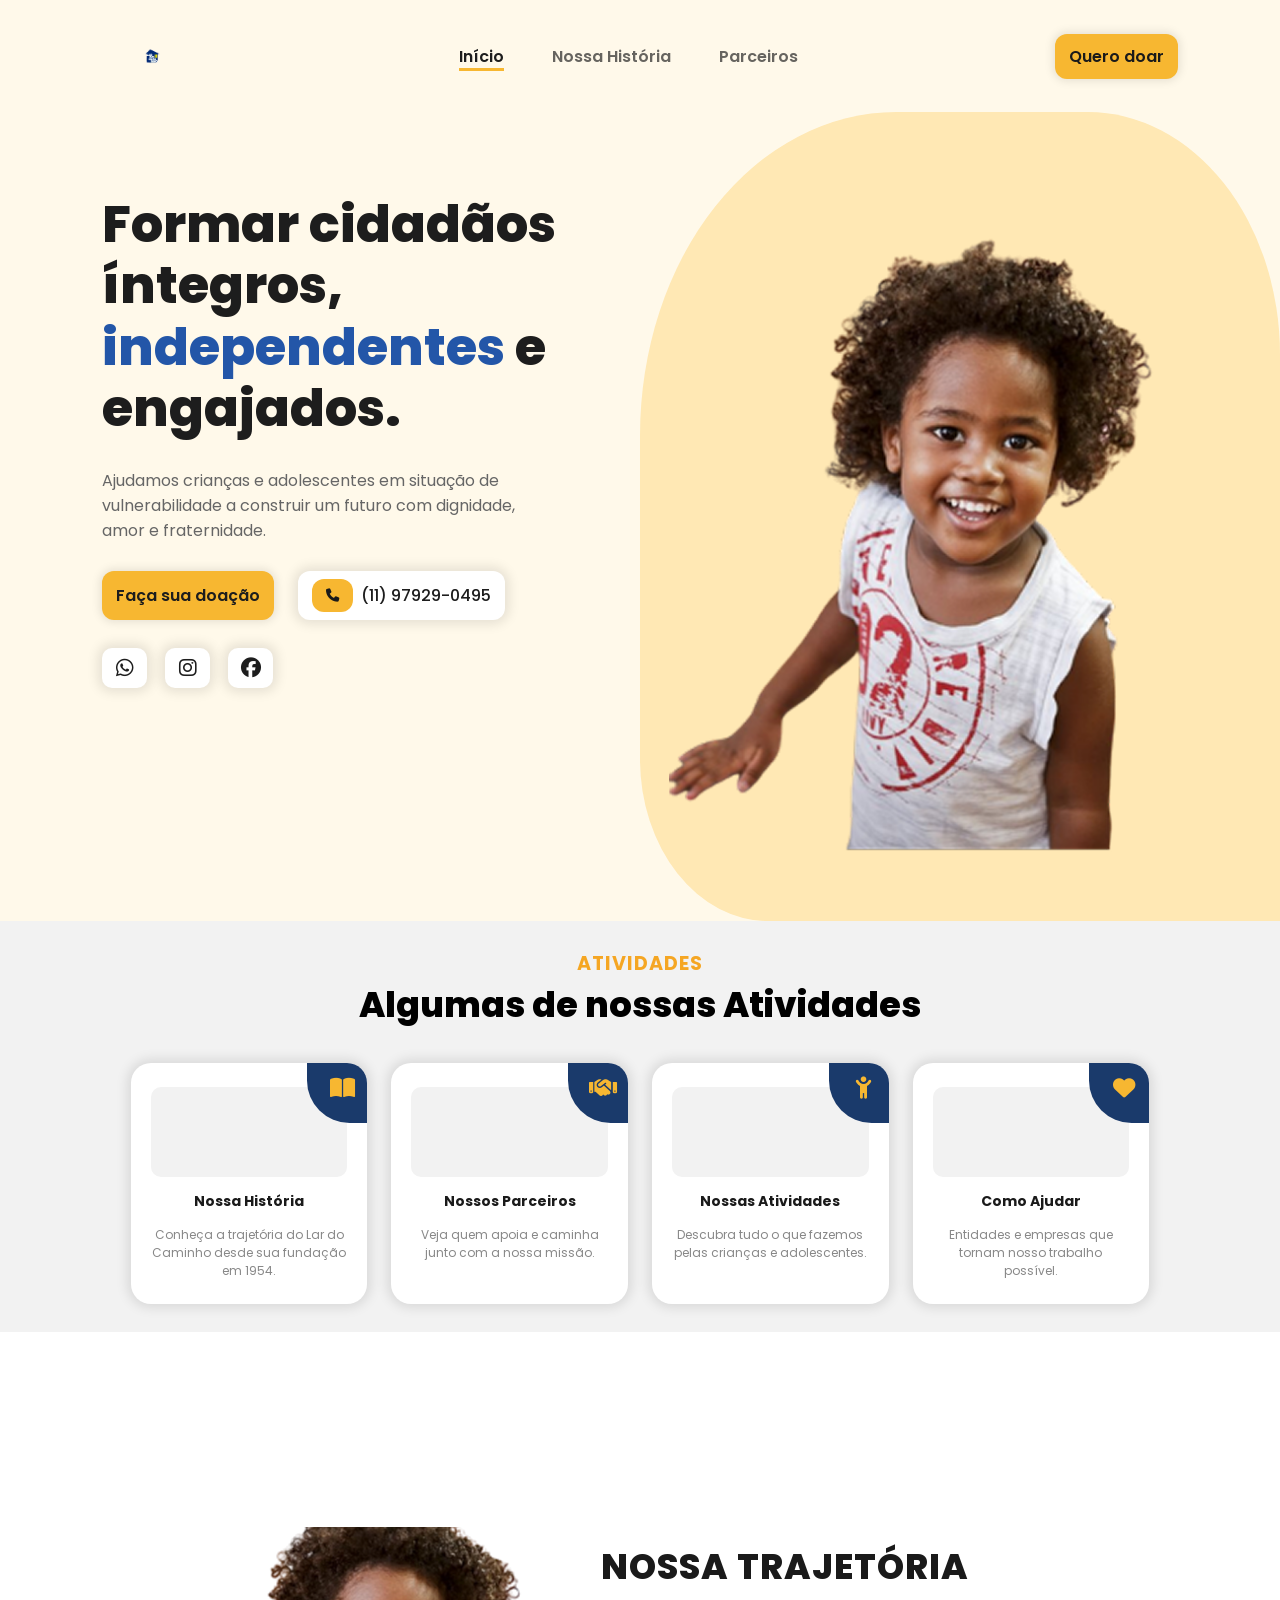
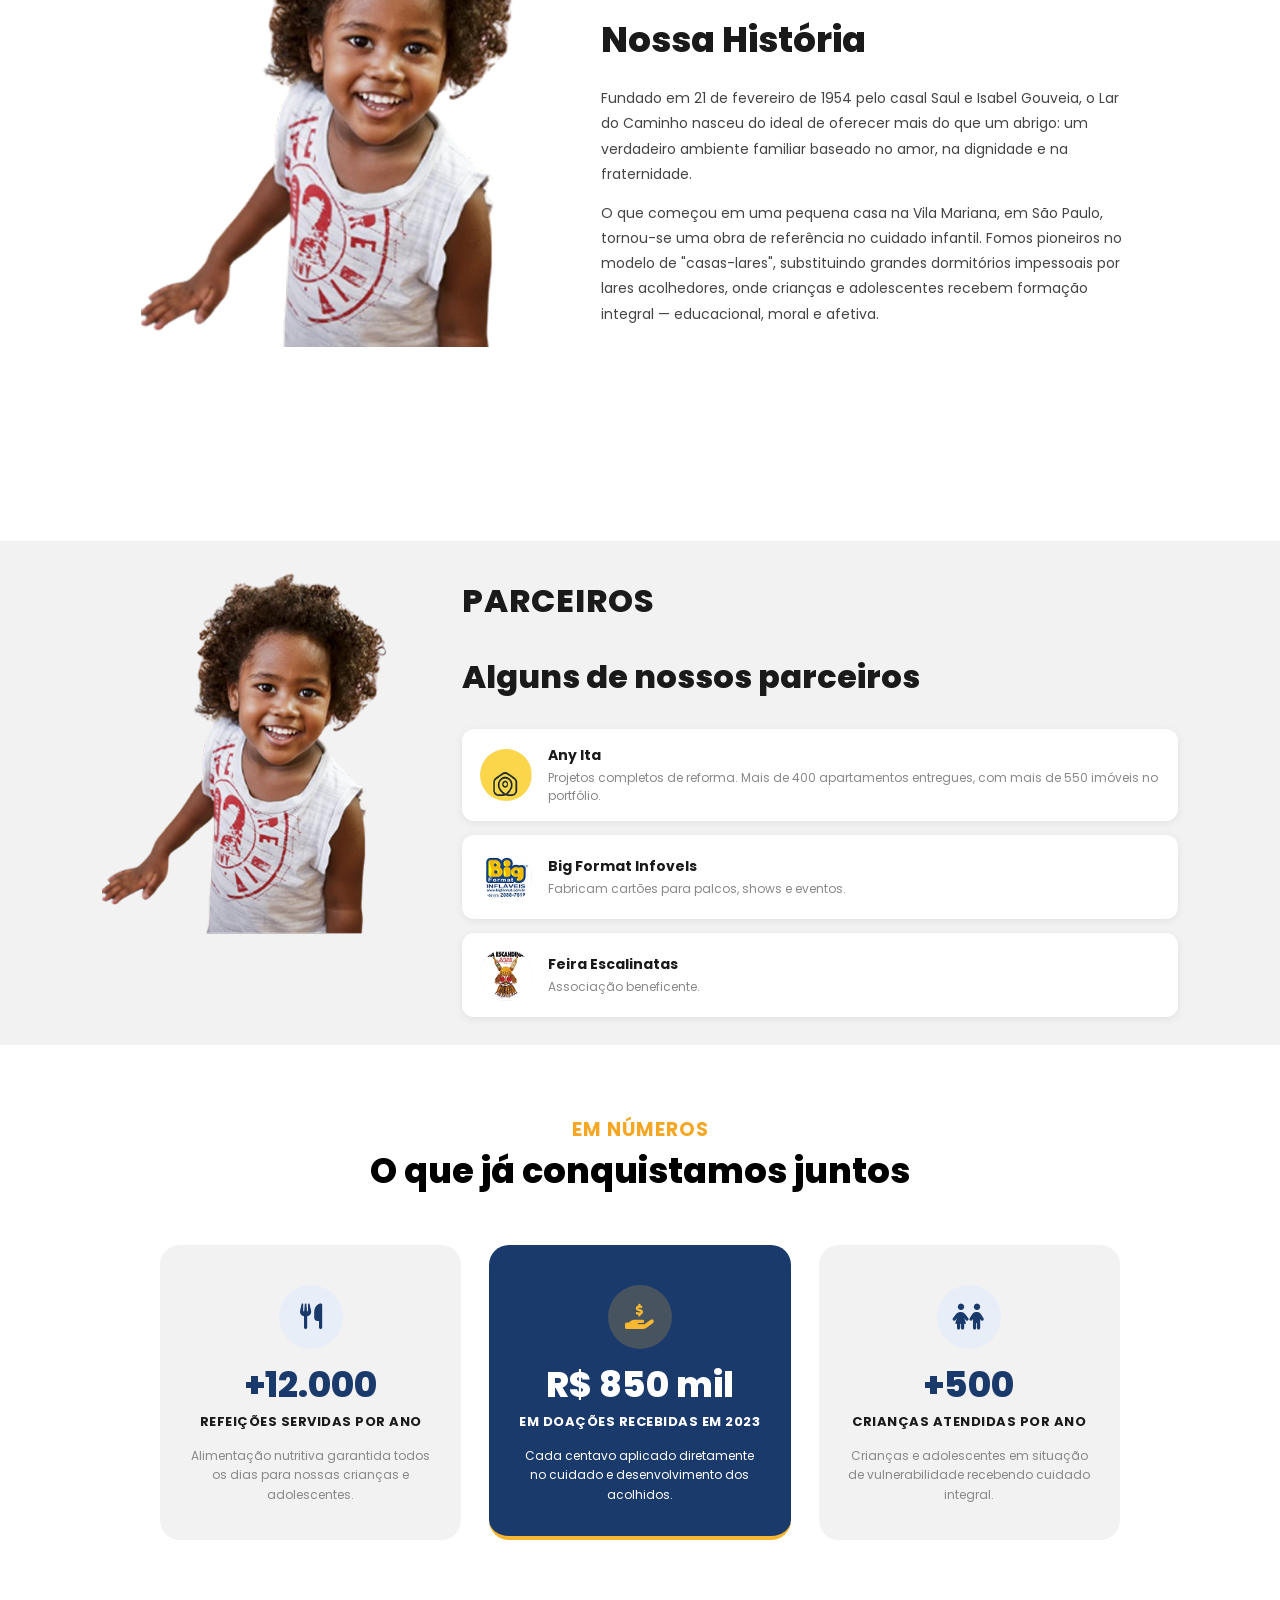
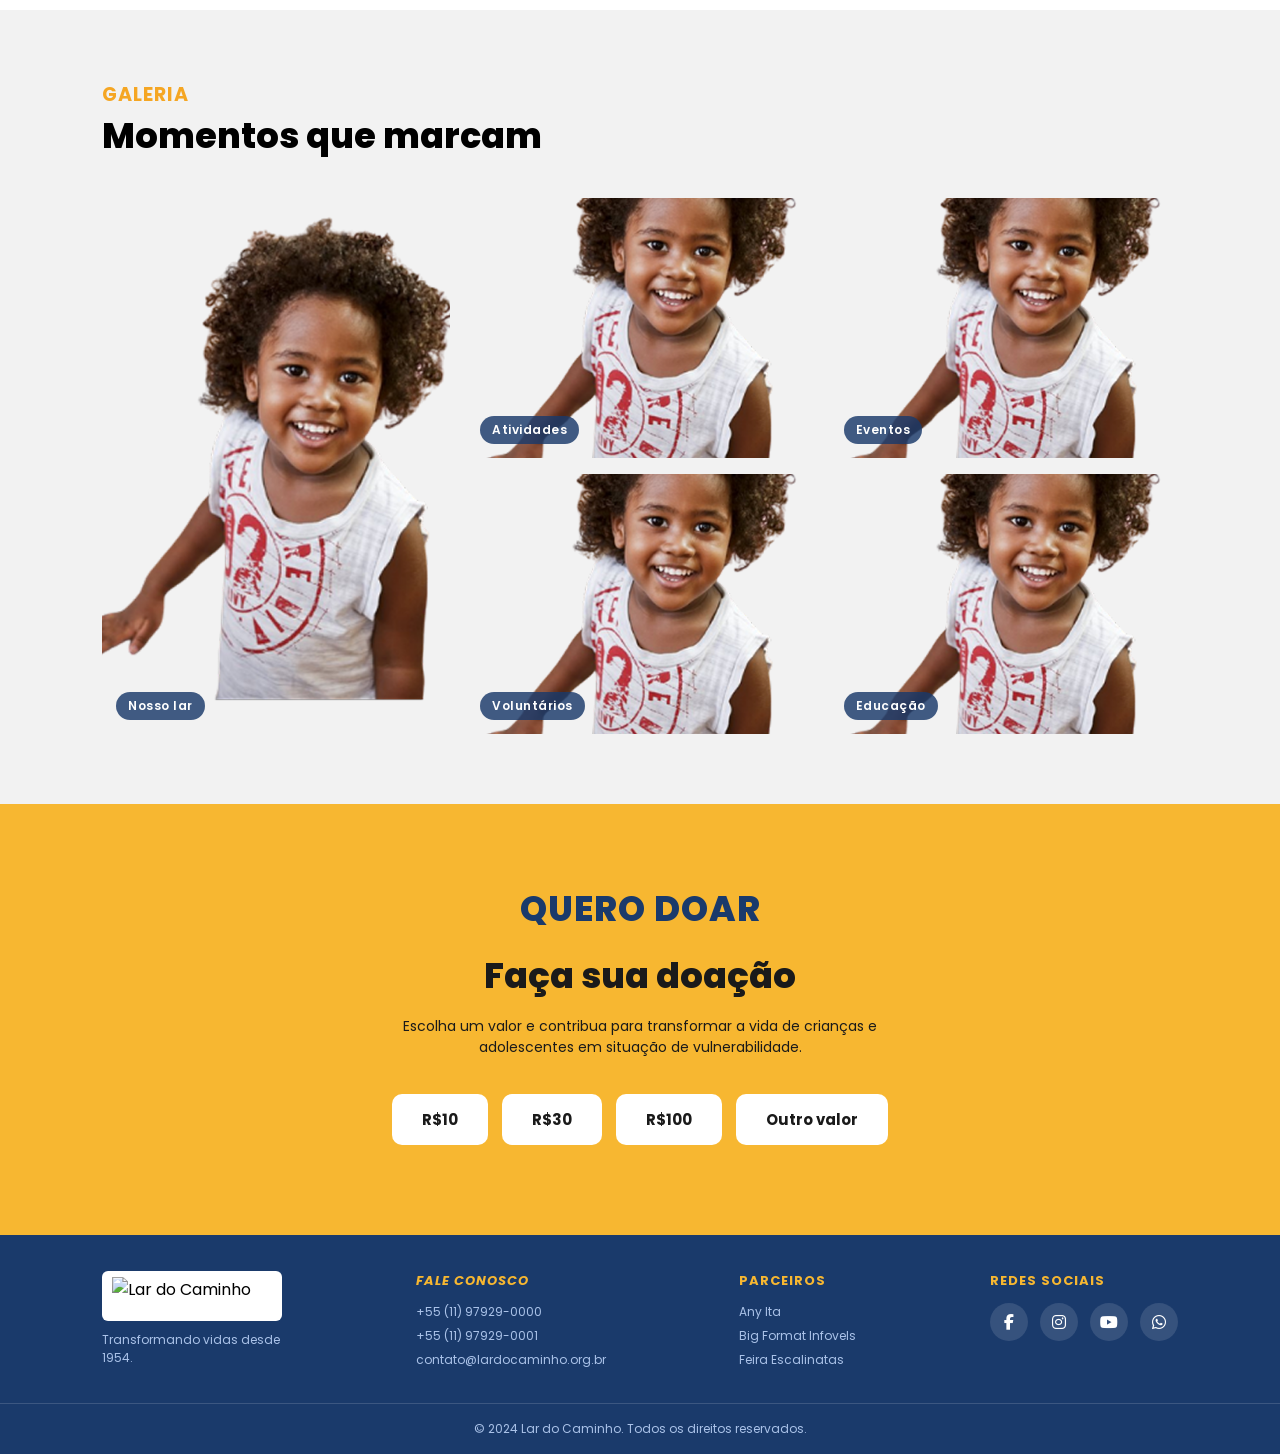
==== index.html @ b0e6c1e8 "teste io" ====
<!DOCTYPE html>
<html lang="pt-br">
<head>
    <meta charset="UTF-8">
    <meta name="viewport" content="width=device-width, initial-scale=1.0">
    <link rel="stylesheet" href="https://cdnjs.cloudflare.com/ajax/libs/font-awesome/6.5.1/css/all.min.css" crossorigin="anonymous" referrerpolicy="no-referrer" />
    <link rel="stylesheet" href="source/assets/styles/one.css">
    <script src="https://cdnjs.cloudflare.com/ajax/libs/jquery/3.7.1/jquery.min.js" crossorigin="anonymous" referrerpolicy="no-referrer"></script>
    <script src="https://unpkg.com/scrollreveal"></script>
    <title>Lar do Caminho</title>
</head>
<body>

    <header>
        <nav id="navbar">
            <a id="nav_logo" href="#home">
                <img src="source/assets/images/logo lar do caminho.png" alt="Lar do Caminho" />
            </a>

            <ul id="nav_list">
                <li class="nav-item active"><a href="#home">Início</a></li>
                <li class="nav-item"><a href="#nossa-historia">Nossa História</a></li>
                <li class="nav-item"><a href="#parceiros">Parceiros</a></li>
                
            </ul>

            <a href="#doacao" class="btn-default">Quero doar</a>

            <button id="mobile_btn">
                <i class="fa-solid fa-bars"></i>
            </button>
        </nav>

        <nav id="mobile_menu">
            <ul id="mobile_nav_list">
                <li class="nav-item"><a href="#home">Início</a></li>
                <li class="nav-item"><a href="#nossa-historia">Nossa História</a></li>
                <li class="nav-item"><a href="#parceiros">Parceiros</a></li>
                <li class="nav-item"><a href="#doacao">Doe agora</a></li>
            </ul>
            <a href="#doacao" class="btn-default">Quero doar</a>
        </nav>
    </header>

    <main id="content">

       
        <section id="home">
            <span class="shape"></span>

            <article id="cta">
                <h1 class="title">
                    Formar cidadãos íntegros,<br>
                    <span>independentes</span> e engajados.
                </h1>

                <p class="description">
                    Ajudamos crianças e adolescentes em situação de vulnerabilidade
                    a construir um futuro com dignidade, amor e fraternidade.
                </p>

                <nav id="cta_buttons">
                    <a href="#doacao" class="btn-default">Faça sua doação</a>

                    <a href="tel:+5511979290495" id="phone_button">
                        <button class="btn-default">
                            <i class="fa-solid fa-phone"></i>
                        </button>
                        (11) 97929-0495
                    </a>
                </nav>

                <nav class="social-media-buttons">
                    <a href=""><i class="fa-brands fa-whatsapp"></i></a>
                    <a href=""><i class="fa-brands fa-instagram"></i></a>
                    <a href=""><i class="fa-brands fa-facebook"></i></a>
                </nav>
            </article>

            <figure id="banner">
                <img src="source/assets/images/imagem teste.png" alt="Criança sorrindo" />
            </figure>
        </section>

        
        <section id="cards">
            <h2 class="section-title">Atividades</h2>
            <h3 class="section-subtitle">Algumas de nossas Atividades</h3>

            <ul id="cards-grid">
                <li class="card">
                    <span class="card-icon"><i class="fa-solid fa-book-open"></i></span>
                    <span class="card-img-placeholder"></span>
                    <h3>Nossa História</h3>
                    <p>Conheça a trajetória do Lar do Caminho desde sua fundação em 1954.</p>
                    
                </li>

                <li class="card">
                    <span class="card-icon"><i class="fa-solid fa-handshake"></i></span>
                    <span class="card-img-placeholder"></span>
                    <h3>Nossos Parceiros</h3>
                    <p>Veja quem apoia e caminha junto com a nossa missão.</p>
                    
                </li>

                <li class="card">
                    <span class="card-icon"><i class="fa-solid fa-child-reaching"></i></span>
                    <span class="card-img-placeholder"></span>
                    <h3>Nossas Atividades</h3>
                    <p>Descubra tudo o que fazemos pelas crianças e adolescentes.</p>
                    
                </li>

                <li class="card">
                    <span class="card-icon"><i class="fa-solid fa-heart"></i></span>
                    <span class="card-img-placeholder"></span>
                    <h3>Como Ajudar</h3>
                    <p>Entidades e empresas que tornam nosso trabalho possível.</p>
                    
                </li>
            </ul>
        </section>

        
        <section id="nossa-historia">
            <figure id="historia-imagem">
                <img src="source/assets/images/imagem teste.png" alt="Criança feliz" />
            </figure>

            <article id="historia-texto">
                <h2 class="section-title">Nossa Trajetória</h2>
                <h2>Nossa História</h2>
                <p>
                    Fundado em 21 de fevereiro de 1954 pelo casal Saul e Isabel Gouveia,
                    o Lar do Caminho nasceu do ideal de oferecer mais do que um abrigo:
                    um verdadeiro ambiente familiar baseado no amor, na dignidade e na fraternidade.
                </p>
                <p>
                    O que começou em uma pequena casa na Vila Mariana, em São Paulo,
                    tornou-se uma obra de referência no cuidado infantil. Fomos pioneiros
                    no modelo de "casas-lares", substituindo grandes dormitórios impessoais
                    por lares acolhedores, onde crianças e adolescentes recebem formação
                    integral — educacional, moral e afetiva.
                </p>
            </article>
        </section>

        
        <section id="parceiros">
            <figure id="parceiros-imagem">
                <img src="source/assets/images/imagem teste.png" alt="Criança" />
            </figure>

            <article id="parceiros-conteudo">
                <h2 class="section-title">Parceiros</h2>
                <h2>Alguns de nossos parceiros</h2>

                <ul class="lista-parceiros">
                    <li class="parceiro-item">
                        <span class="parceiro-logo">
                            <img class="parceiro-logo" src="source/assets/images/logo-any-ita.png" alt="Any Ita" />
                        </span>
                        <article class="parceiro-info">
                            <h4>Any Ita</h4>
                            <p>Projetos completos de reforma. Mais de 400 apartamentos entregues, com mais de 550 imóveis no portfólio.</p>
                        </article>
                    </li>

                    <li class="parceiro-item">
                        <span class="parceiro-logo">
                            <img class="parceiro-logo" src="source/assets/images/big-formar.png" alt="Big Format Infovels" />
                        </span>
                        <article class="parceiro-info">
                            <h4>Big Format Infovels</h4>
                            <p>Fabricam cartões para palcos, shows e eventos.</p>
                        </article>
                    </li>

                    <li class="parceiro-item">
                        <span class="parceiro-logo">
                            <img class="parceiro-logo" src="source/assets/images/feira escandinava.png" alt="Feira Escalinatas" />
                        </span>
                        <article class="parceiro-info">
                            <h4>Feira Escalinatas</h4>
                            <p>Associação beneficente.</p>
                        </article>
                    </li>
                </ul>
            </article>
        </section>
        <section id="dados">
            <h2 class="section-title">Em números</h2>
            <h3 class="section-subtitle">O que já conquistamos juntos</h3>

            <ul id="dados-grid">
                <li class="dado-card">
                    <span class="dado-icone">
                        <i class="fa-solid fa-utensils"></i>
                    </span>
                    <strong class="dado-numero">+12.000</strong>
                    <p class="dado-label">Refeições servidas por ano</p>
                    <span class="dado-desc">Alimentação nutritiva garantida todos os dias para nossas crianças e adolescentes.</span>
                </li>

                <li class="dado-card dado-destaque">
                    <span class="dado-icone">
                        <i class="fa-solid fa-hand-holding-dollar"></i>
                    </span>
                    <strong class="dado-numero">R$ 850 mil</strong>
                    <p class="dado-label">Em doações recebidas em 2023</p>
                    <span class="dado-desc">Cada centavo aplicado diretamente no cuidado e desenvolvimento dos acolhidos.</span>
                </li>

                <li class="dado-card">
                    <span class="dado-icone">
                        <i class="fa-solid fa-children"></i>
                    </span>
                    <strong class="dado-numero">+500</strong>
                    <p class="dado-label">Crianças atendidas por ano</p>
                    <span class="dado-desc">Crianças e adolescentes em situação de vulnerabilidade recebendo cuidado integral.</span>
                </li>
            </ul>
        </section>
        
        <section id="galeria">
            <h2 class="section-title">Galeria</h2>
            <h3 class="section-subtitle">Momentos que marcam</h3>

            <ul id="galeria-grid">
                <li class="galeria-item galeria-destaque">
                    <img src="source/assets/images/imagem teste.png" alt="Crianças do Lar do Caminho" />
                    <span class="galeria-label">Nosso lar</span>
                </li>
                <li class="galeria-item">
                    <img src="source/assets/images/imagem teste.png" alt="Atividades recreativas" />
                    <span class="galeria-label">Atividades</span>
                </li>
                <li class="galeria-item">
                    <img src="source/assets/images/imagem teste.png" alt="Eventos do Lar" />
                    <span class="galeria-label">Eventos</span>
                </li>
                <li class="galeria-item">
                    <img src="source/assets/images/imagem teste.png" alt="Voluntários em ação" />
                    <span class="galeria-label">Voluntários</span>
                </li>
                <li class="galeria-item">
                    <img src="source/assets/images/imagem teste.png" alt="Crianças estudando" />
                    <span class="galeria-label">Educação</span>
                </li>
            </ul>
        </section>
            
        
        <section id="doacao">
            <h2 class="section-title">Quero Doar</h2>
            <h2>Faça sua doação</h2>
            <p>
                Escolha um valor e contribua para transformar a vida de crianças
                e adolescentes em situação de vulnerabilidade.
            </p>

            <nav class="valores">
                <button>R$10</button>
                <button>R$30</button>
                <button>R$100</button>
                <button>Outro valor</button>
            </nav>
        
        </section>

    </main>

    
    <footer>
        <section id="footer-items">
            <figure class="footer-logo">
                <img src="logo_lar_do_caminho.png" alt="Lar do Caminho" />
                <figcaption>Transformando vidas desde 1954.</figcaption>
            </figure>

            <address class="footer-col">
                <h4>Fale conosco</h4>
                <p>+55 (11) 97929-0000</p>
                <p>+55 (11) 97929-0001</p>
                <p>contato@lardocaminho.org.br</p>
            </address>

            <nav class="footer-col">
                <h4>Parceiros</h4>
                <p>Any Ita</p>
                <p>Big Format Infovels</p>
                <p>Feira Escalinatas</p>
            </nav>

            <nav class="footer-col">
                <h4>Redes Sociais</h4>
                <ul class="redes-icones">
                    <li><a href=""><i class="fa-brands fa-facebook-f"></i></a></li>
                    <li><a href=""><i class="fa-brands fa-instagram"></i></a></li>
                    <li><a href=""><i class="fa-brands fa-youtube"></i></a></li>
                    <li><a href=""><i class="fa-brands fa-whatsapp"></i></a></li>
                </ul>
            </nav>
        </section>

        <p id="footer-bottom">© 2024 Lar do Caminho. Todos os direitos reservados.</p>
    </footer>

   
</body>
</html>
---- source/assets/styles/one.css ----
@import url('https://fonts.googleapis.com/css2?family=Poppins:wght@100;200;300;400;500;600;700;800;900&display=swap');


* {
    font-family: 'Poppins', sans-serif;
    margin: 0;
    padding: 0;
    box-sizing: border-box;
}

html {
    scroll-behavior: smooth;
}

body {
    background-color: #fff9ea;
}

section {
    padding: 28px 8%;
}

img {
    display: block;
    max-width: 100%;
}

ul {
    list-style: none;
}


.btn-default {
    border: none;
    display: flex;
    align-items: center;
    justify-content: center;
    background-color: #F7B731;
    border-radius: 12px;
    padding: 10px 14px;
    font-weight: 600;
    box-shadow: 0 0 10px 2px rgba(0, 0, 0, 0.1);
    cursor: pointer;
    transition: background-color 0.3s ease;
    color: #1A1A1A;
    text-decoration: none;
}

.btn-default:hover {
    background-color: #f8d477;
}

.social-media-buttons {
    display: flex;
    gap: 18px;
}

.social-media-buttons a {
    display: flex;
    align-items: center;
    justify-content: center;
    width: 45px;
    height: 40px;
    background-color: #ffffff;
    font-size: 1.25rem;
    border-radius: 10px;
    text-decoration: none;
    color: #1d1d1d;
    box-shadow: 0 0 12px 4px rgba(0, 0, 0, 0.1);
    transition: box-shadow 0.3s ease;
}

.social-media-buttons a:hover {
    box-shadow: 0 0 12px 8px rgba(0, 0, 0, 0.1);
}

.section-title {
    color: #F5A623;
    font-size: 1.2rem;
    font-weight: 700;
    text-transform: uppercase;
    letter-spacing: 1px;
}

.section-subtitle {
    font-size: 2.1875rem;
    font-weight: 800;
}


header {
    width: 100%;
    padding: 28px 8%;
    position: sticky;
    top: 0;
    background-color: #fff9ea;
    z-index: 3;
}

#navbar {
    width: 100%;
    display: flex;
    align-items: center;
    justify-content: space-between;
}

#nav_logo img {
    height: 56px;
    width: auto;
}

#nav_list {
    display: flex;
    gap: 48px;
}

.nav-item a {
    text-decoration: none;
    color: rgba(29, 29, 29, 0.68);
    font-weight: 600;
}

.nav-item.active a {
    color: #1d1d1d;
    border-bottom: 3px solid #F7B731;
}

#mobile_btn {
    display: none;
}

#mobile_menu {
    display: none;
}

@media screen and (max-width: 1170px) {
    #nav_list,
    #navbar .btn-default {
        display: none;
    }

    #mobile_btn {
        display: block;
        border: none;
        background-color: transparent;
        font-size: 1.5rem;
        cursor: pointer;
    }

    #mobile_menu.active {
        display: flex;
        flex-direction: column;
        align-items: center;
    }

    #mobile_nav_list {
        display: flex;
        flex-direction: column;
        gap: 12px;
        margin: 12px 0;
    }

    #mobile_nav_list .nav-item {
        text-align: center;
    }
}


#home {
    display: flex;
    min-height: calc(100vh - 91px);
    position: relative;
}

#cta {
    width: 45%;
    display: flex;
    flex-direction: column;
    gap: 28px;
    margin-top: 5%;
    z-index: 2;
}

#cta .title {
    font-size: 3.2rem;
    font-weight: 800;
    color: #1d1d1d;
    line-height: 1.2;
}

#cta .title span {
    color: #2356A8;
}

#cta .description {
    font-size: 1rem;
    color: #666;
    max-width: 420px;
}

#cta_buttons {
    display: flex;
    gap: 24px;
}

#cta_buttons a {
    text-decoration: none;
    color: #1d1d1d;
}

#phone_button {
    display: flex;
    gap: 8px;
    align-items: center;
    background-color: #ffffff;
    padding: 8px 14px;
    font-weight: 500;
    box-shadow: 0 0 12px 4px rgba(0, 0, 0, 0.1);
    border-radius: 12px;
    text-decoration: none;
    color: #1A1A1A;
}

#phone_button button {
    box-shadow: none;
}

#banner {
    display: flex;
    align-items: flex-end;
    justify-content: flex-end;
    width: 60%;
    z-index: 2;
    margin: 0;
}

#banner img {
    height: 90%;
    width: auto;
    object-fit: cover;
    border-radius: 20px 20px 0 0;
}

.shape {
    background-color: #ffe8b4;
    width: 50%;
    height: 100%;
    position: absolute;
    border-radius: 40% 30% 0% 20%;
    top: 0;
    right: 0;
    z-index: 1;
}

@media screen and (max-width: 1170px) {
    #home {
        min-height: 100%;
        padding-top: 0;
    }

    #banner,
    .shape {
        display: none;
    }

    #cta {
        width: 100%;
        text-align: center;
        align-items: center;
    }
}

@media screen and (max-width: 450px) {
    #phone_button button {
        display: none;
    }
}


#cards {
    display: flex;
    flex-direction: column;
    align-items: center;
    background: #F2F2F2;
}

#cards-grid {
    width: 100%;
    display: flex;
    justify-content: center;
    gap: 24px;
    margin-top: 32px;
    flex-wrap: wrap;
    padding: 0;
}

.card {
    display: flex;
    flex-direction: column;
    align-items: center;
    border-radius: 20px;
    gap: 14px;
    width: 22%;
    min-width: 200px;
    padding: 24px 20px;
    background-color: #ffffff;
    box-shadow: 0 0 12px 4px rgba(0, 0, 0, 0.1);
    position: relative;
    overflow: hidden;
    text-align: center;
}

.card-icon {
    position: absolute;
    background-color: #1A3A6B;
    display: flex;
    align-items: center;
    justify-content: center;
    font-size: 1.4rem;
    color: #F7B731;
    width: 70px;
    height: 70px;
    right: -10px;
    top: -10px;
    border-radius: 0 37.5px 0 42.5px;
}

.card-img-placeholder {
    background: #F2F2F2;
    border-radius: 10px;
    width: 100%;
    height: 90px;
    display: block;
}

.card h3 {
    font-size: 14px;
    font-weight: 700;
    color: #1A1A1A;
}

.card p {
    font-size: 12px;
    color: #888;
    flex: 1;
}

.card button {
    background: #F7B731;
    color: #1A1A1A;
    border: none;
    border-radius: 8px;
    padding: 8px 20px;
    font-size: 13px;
    font-weight: 600;
    cursor: pointer;
    width: 100%;
    transition: opacity 0.2s;
}

.card button:hover {
    opacity: 0.85;
}

@media screen and (max-width: 900px) {
    .card { width: calc(50% - 12px); }
}

@media screen and (max-width: 500px) {
    .card { width: 100%; }
}


#nossa-historia {
    min-height: calc(100vh - 91px);
    display: flex;
    align-items: center;
    justify-content: center;
    gap: 60px;
    background: #ffffff;
}

#historia-imagem {
    width: 400px;
    flex-shrink: 0;
    margin: 0;
}

#historia-imagem img {
    width: 100%;
    height: 420px;
    object-fit: cover;
    border-radius: 20px;
}

#historia-texto {
    width: 50%;
}

#historia-texto h2 {
    font-size: 2.2rem;
    font-weight: 800;
    color: #1A1A1A;
    margin: 8px 0 20px;
}

#historia-texto p {
    font-size: 14px;
    color: #444444;
    margin-bottom: 14px;
    line-height: 1.8;
}

@media screen and (max-width: 1170px) {
    #nossa-historia {
        flex-direction: column;
    }

    #historia-imagem {
        display: none;
    }

    #historia-texto {
        width: 90%;
    }
}


#parceiros {
    background: #F2F2F2;
    display: flex;
    align-items: flex-start;
    gap: 60px;
}

#parceiros-imagem {
    width: 300px;
    flex-shrink: 0;
    margin: 0;
}

#parceiros-imagem img {
    width: 100%;
    height: 380px;
    object-fit: cover;
    border-radius: 20px;
}

#parceiros-conteudo h2 {
    font-size: 2rem;
    font-weight: 800;
    color: #1A1A1A;
    margin: 8px 0 28px;
}

#parceiros-conteudo {
    flex: 1;
}

.lista-parceiros {
    display: flex;
    flex-direction: column;
    gap: 14px;
}

.parceiro-item {
    background: #ffffff;
    border-radius: 12px;
    padding: 16px 18px;
    display: flex;
    align-items: center;
    gap: 16px;
    box-shadow: 0 2px 8px rgba(0, 0, 0, 0.07);
}

.parceiro-logo {
    width: 52px;
    height: 52px;
    border-radius: 50%;
    flex-shrink: 0;
    background: #F2F2F2;
    display: flex;
    align-items: center;
    justify-content: center;
    font-size: 1.4rem;
    color: #1A3A6B;
}

.parceiro-info h4 {
    font-size: 14px;
    font-weight: 700;
    color: #1A1A1A;
    margin-bottom: 3px;
}

.parceiro-info p {
    font-size: 12px;
    color: #888;
    line-height: 1.5;
}

@media screen and (max-width: 1000px) {
    #parceiros {
        flex-direction: column;
    }

    #parceiros-imagem {
        display: none;
    }
}


#doacao {
    background: #F7B731;
    text-align: center;
    padding: 70px 8%;
}

#doacao .section-title {
    color: #1A3A6B;
}

#doacao h2 {
    font-size: 2.2rem;
    font-weight: 800;
    color: #1A1A1A;
    margin: 8px 0 14px;
}

#doacao > p {
    font-size: 14px;
    color: #1A1A1A;
    margin-bottom: 36px;
    max-width: 500px;
    margin-left: auto;
    margin-right: auto;
}

.valores {
    display: flex;
    justify-content: center;
    gap: 14px;
    margin-bottom: 20px;
    flex-wrap: wrap;
}

.valores button {
    background: #ffffff;
    color: #1A1A1A;
    border: 2px solid transparent;
    border-radius: 10px;
    padding: 12px 28px;
    font-size: 15px;
    font-weight: 700;
    cursor: pointer;
    transition: border-color 0.2s, background 0.2s;
}

.valores button:hover,
.valores button.ativo {
    border-color: #1A3A6B;
    background: #1A3A6B;
    color: #ffffff;
}

.btn-fazer-doacao {
    background: #1A1A1A;
    color: #ffffff;
    border: none;
    border-radius: 10px;
    padding: 14px 44px;
    font-size: 15px;
    font-weight: 700;
    cursor: pointer;
    display: block;
    margin: 16px auto 0;
    transition: opacity 0.2s;
}

.btn-fazer-doacao:hover {
    opacity: 0.85;
}


footer {
    background-color: #1A3A6B;
}

#footer-items {
    display: flex;
    justify-content: space-between;
    align-items: flex-start;
    padding: 36px 8% 28px;
    flex-wrap: wrap;
    gap: 32px;
}

.footer-logo {
    display: flex;
    flex-direction: column;
    gap: 10px;
    margin: 0;
}

.footer-logo img {
    height: 50px;
    width: auto;
    background: #ffffff;
    padding: 6px 10px;
    border-radius: 6px;
}

.footer-logo figcaption {
    font-size: 12px;
    color: #aac2e8;
    max-width: 180px;
}

.footer-col h4 {
    font-size: 13px;
    font-weight: 700;
    text-transform: uppercase;
    letter-spacing: 1px;
    margin-bottom: 12px;
    color: #F7B731;
}

.footer-col p {
    font-size: 12px;
    color: #aac2e8;
    margin-bottom: 6px;
    font-style: normal;
}

.redes-icones {
    display: flex;
    gap: 12px;
}

.redes-icones li {
    list-style: none;
}

.redes-icones a {
    background: rgba(255, 255, 255, 0.12);
    border-radius: 50%;
    width: 38px;
    height: 38px;
    display: flex;
    align-items: center;
    justify-content: center;
    font-size: 16px;
    cursor: pointer;
    transition: background 0.2s;
    color: #ffffff;
    text-decoration: none;
}

.redes-icones a:hover {
    background: #F7B731;
    color: #1A1A1A;
}

#footer-bottom {
    border-top: 1px solid rgba(255, 255, 255, 0.15);
    padding: 16px 8%;
    text-align: center;
    font-size: 12px;
    color: #aac2e8;
}

@media screen and (max-width: 600px) {
    #footer-items {
        flex-direction: column;
        align-items: center;
        text-align: center;
    }

    .redes-icones {
        justify-content: center;
    }
}
#galeria {
    background: #F2F2F2;
    padding: 70px 8%;
}

#galeria .section-subtitle {
    margin-bottom: 36px;
}

#galeria-grid {
    display: grid;
    grid-template-columns: repeat(3, 1fr);
    grid-template-rows: 260px 260px;
    gap: 16px;
}

.galeria-item {
    position: relative;
    border-radius: 16px;
    overflow: hidden;
    cursor: pointer;
}

.galeria-item img {
    width: 100%;
    height: 100%;
    object-fit: cover;
    transition: transform 0.4s ease;
    display: block;
}

.galeria-item:hover img {
    transform: scale(1.06);
}

.galeria-destaque {
    grid-row: span 2;
}

.galeria-label {
    position: absolute;
    bottom: 14px;
    left: 14px;
    background: rgba(26, 58, 107, 0.82);
    color: #ffffff;
    font-size: 12px;
    font-weight: 600;
    padding: 5px 12px;
    border-radius: 20px;
    letter-spacing: 0.5px;
}

@media screen and (max-width: 768px) {
    #galeria-grid {
        grid-template-columns: 1fr 1fr;
        grid-template-rows: auto;
    }

    .galeria-destaque {
        grid-column: span 2;
        grid-row: span 1;
    }
}

@media screen and (max-width: 480px) {
    #galeria-grid {
        grid-template-columns: 1fr;
    }

    .galeria-destaque {
        grid-column: span 1;
    }
}
#dados {
    background: #ffffff;
    padding: 70px 8%;
    text-align: center;
}

#dados .section-subtitle {
    margin-bottom: 48px;
}

#dados-grid {
    display: flex;
    justify-content: center;
    gap: 28px;
    flex-wrap: wrap;
}

.dado-card {
    background: #F2F2F2;
    border-radius: 20px;
    padding: 40px 28px 32px;
    width: 28%;
    min-width: 220px;
    display: flex;
    flex-direction: column;
    align-items: center;
    gap: 10px;
    border-bottom: 4px solid transparent;
    transition: border-color 0.3s, transform 0.3s, box-shadow 0.3s;
}

.dado-card:hover {
    border-color: #F7B731;
    transform: translateY(-6px);
    box-shadow: 0 12px 32px rgba(0, 0, 0, 0.1);
}

.dado-destaque {
    background: #1A3A6B;
    border-bottom-color: #F7B731;
}

.dado-destaque .dado-numero,
.dado-destaque .dado-label,
.dado-destaque .dado-desc {
    color: #ffffff;
}

.dado-destaque .dado-icone {
    background: rgba(247, 183, 49, 0.2);
    color: #F7B731;
}

.dado-destaque:hover {
    border-color: #F7B731;
}

.dado-icone {
    width: 64px;
    height: 64px;
    border-radius: 50%;
    background: #e8eef8;
    color: #1A3A6B;
    display: flex;
    align-items: center;
    justify-content: center;
    font-size: 1.6rem;
    margin-bottom: 8px;
}

.dado-numero {
    font-size: 2.2rem;
    font-weight: 800;
    color: #1A3A6B;
    line-height: 1;
}

.dado-label {
    font-size: 13px;
    font-weight: 700;
    color: #1A1A1A;
    text-transform: uppercase;
    letter-spacing: 0.5px;
}

.dado-desc {
    font-size: 12px;
    color: #888;
    line-height: 1.6;
    margin-top: 4px;
}

@media screen and (max-width: 900px) {
    .dado-card { width: calc(50% - 14px); }
}

@media screen and (max-width: 500px) {
    .dado-card { width: 100%; }
}
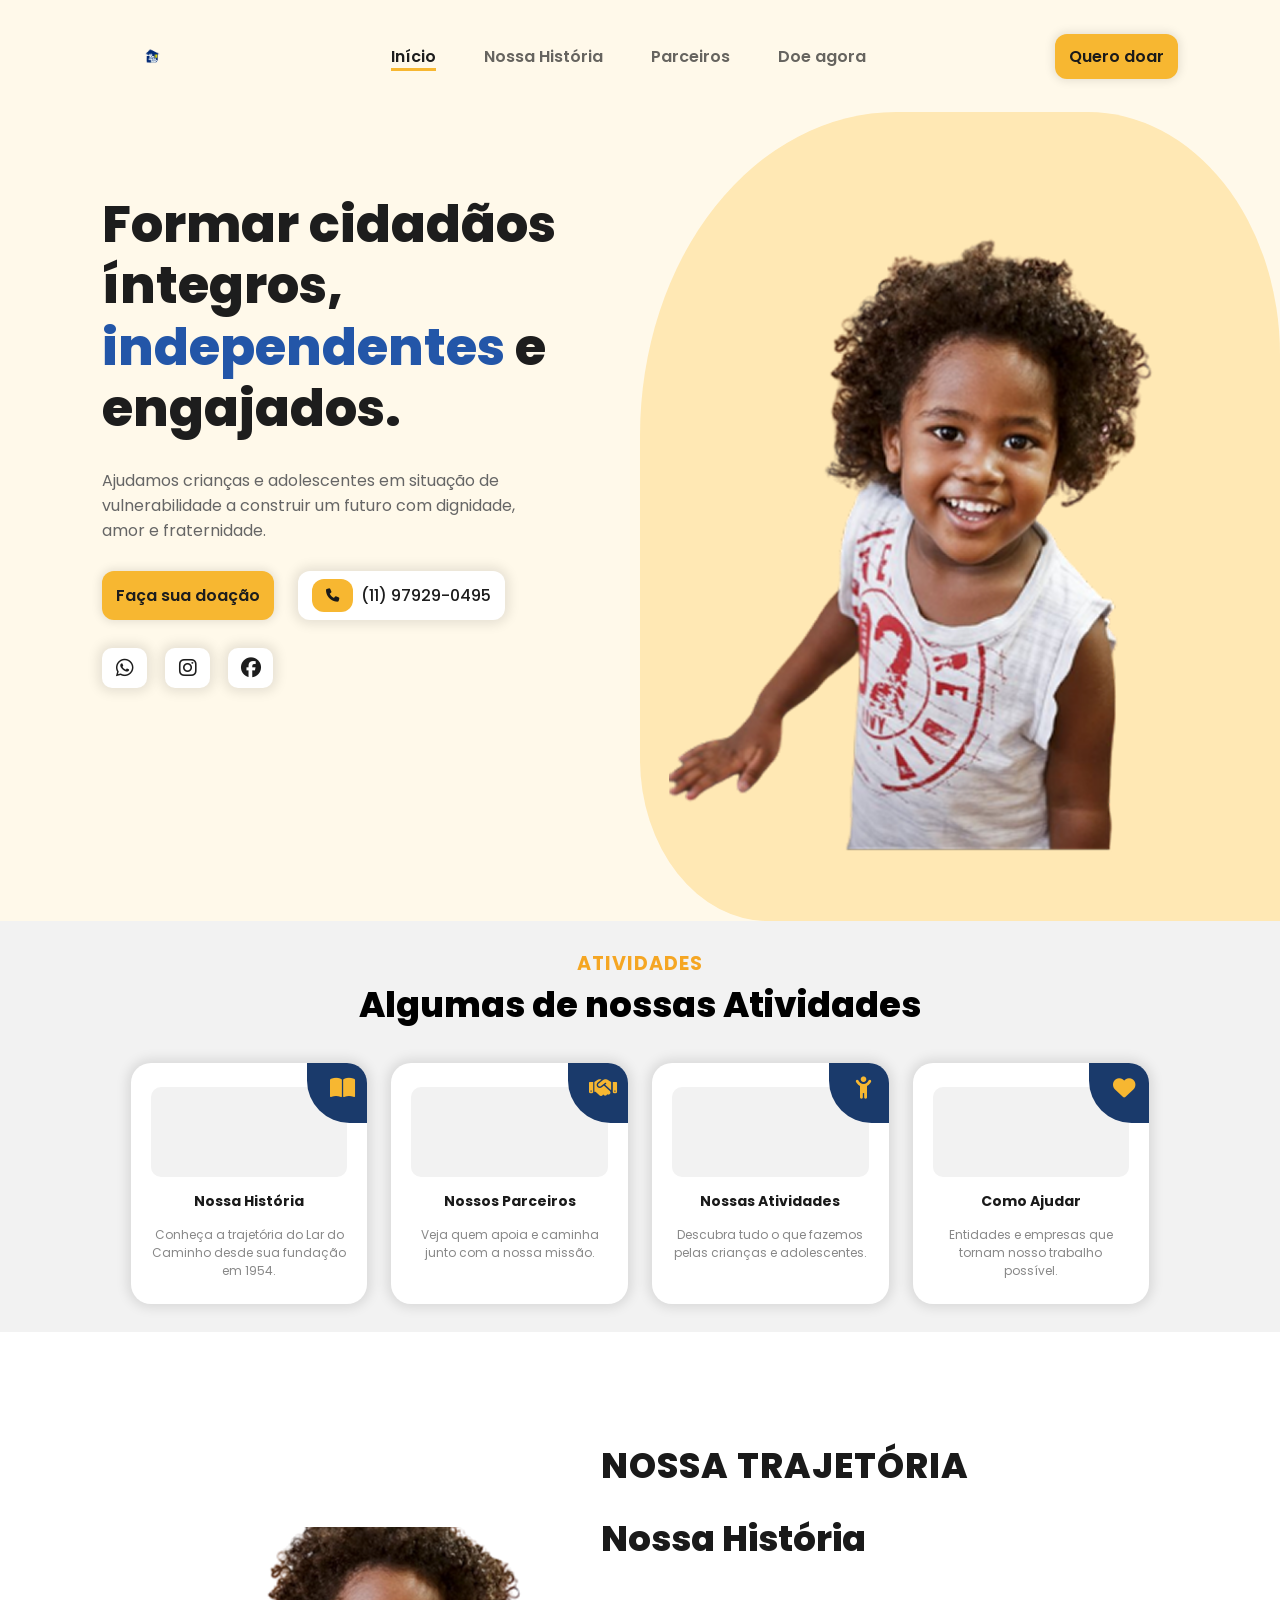
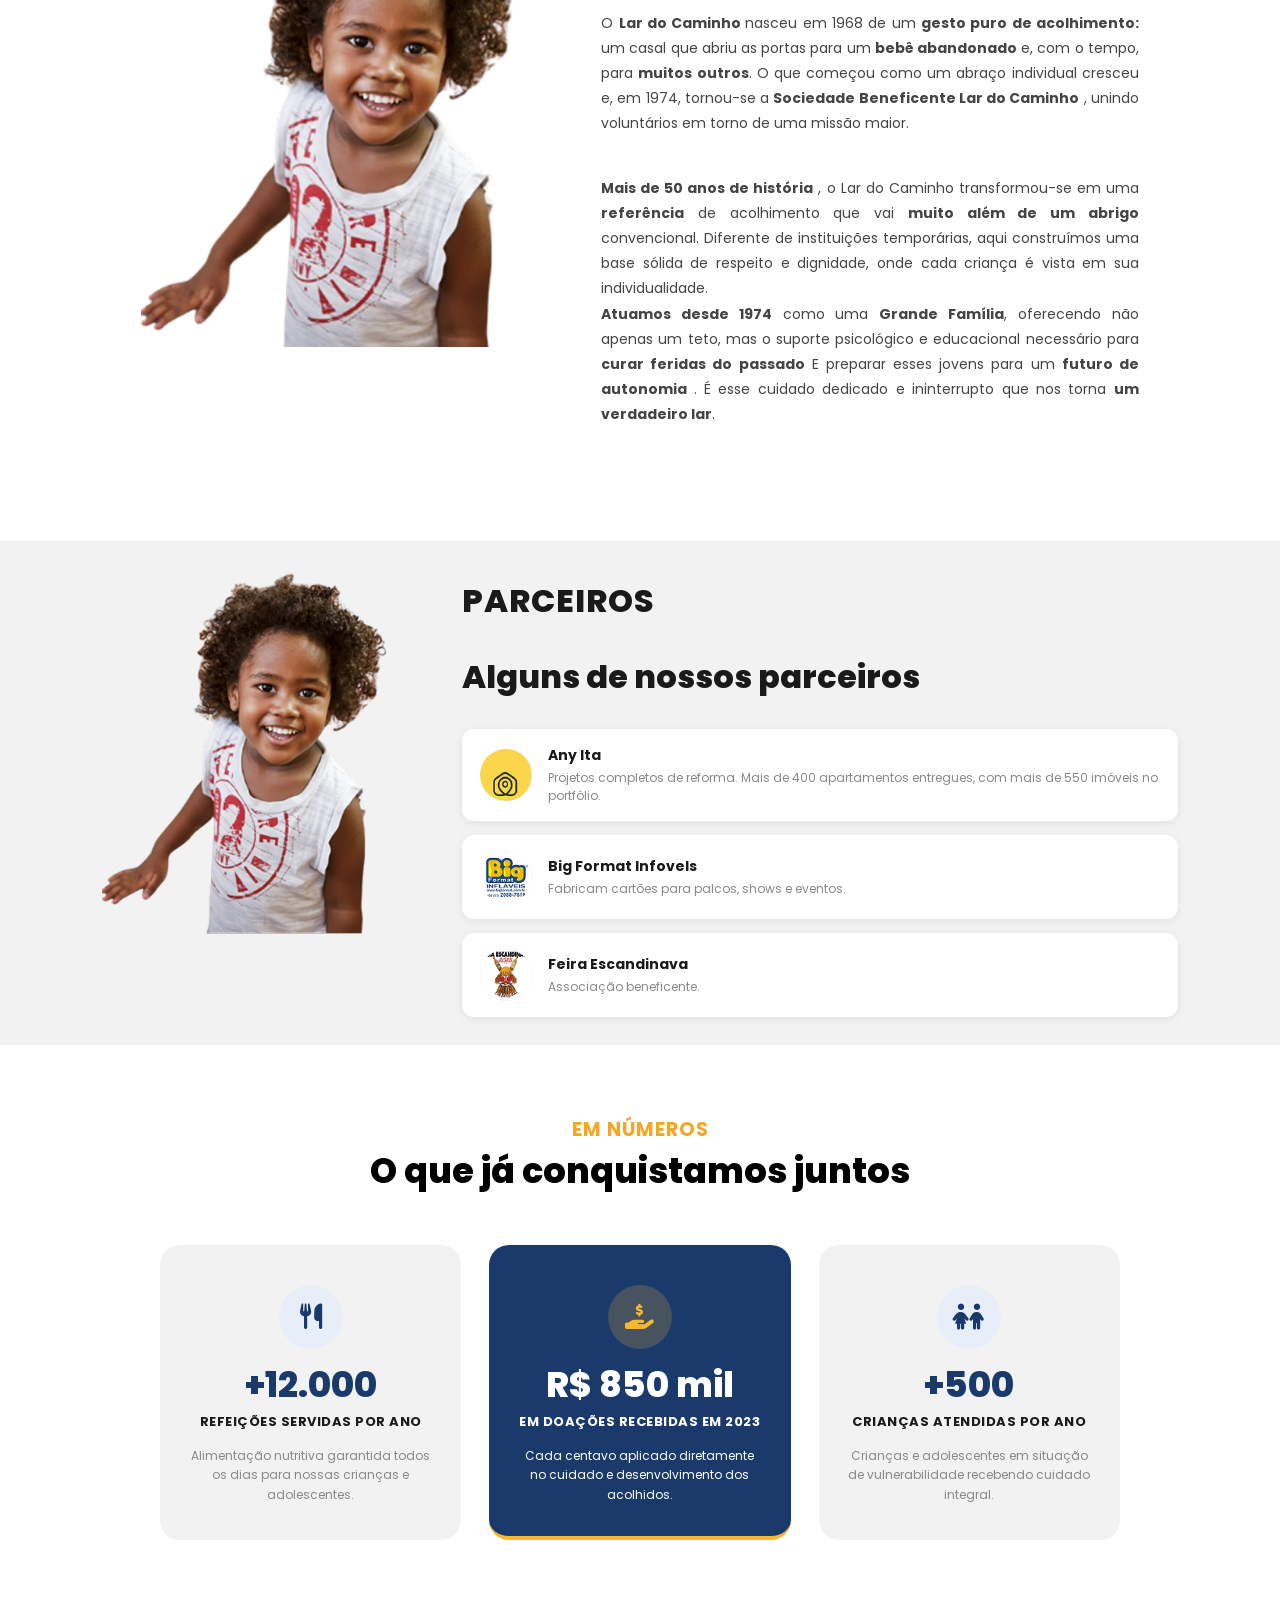
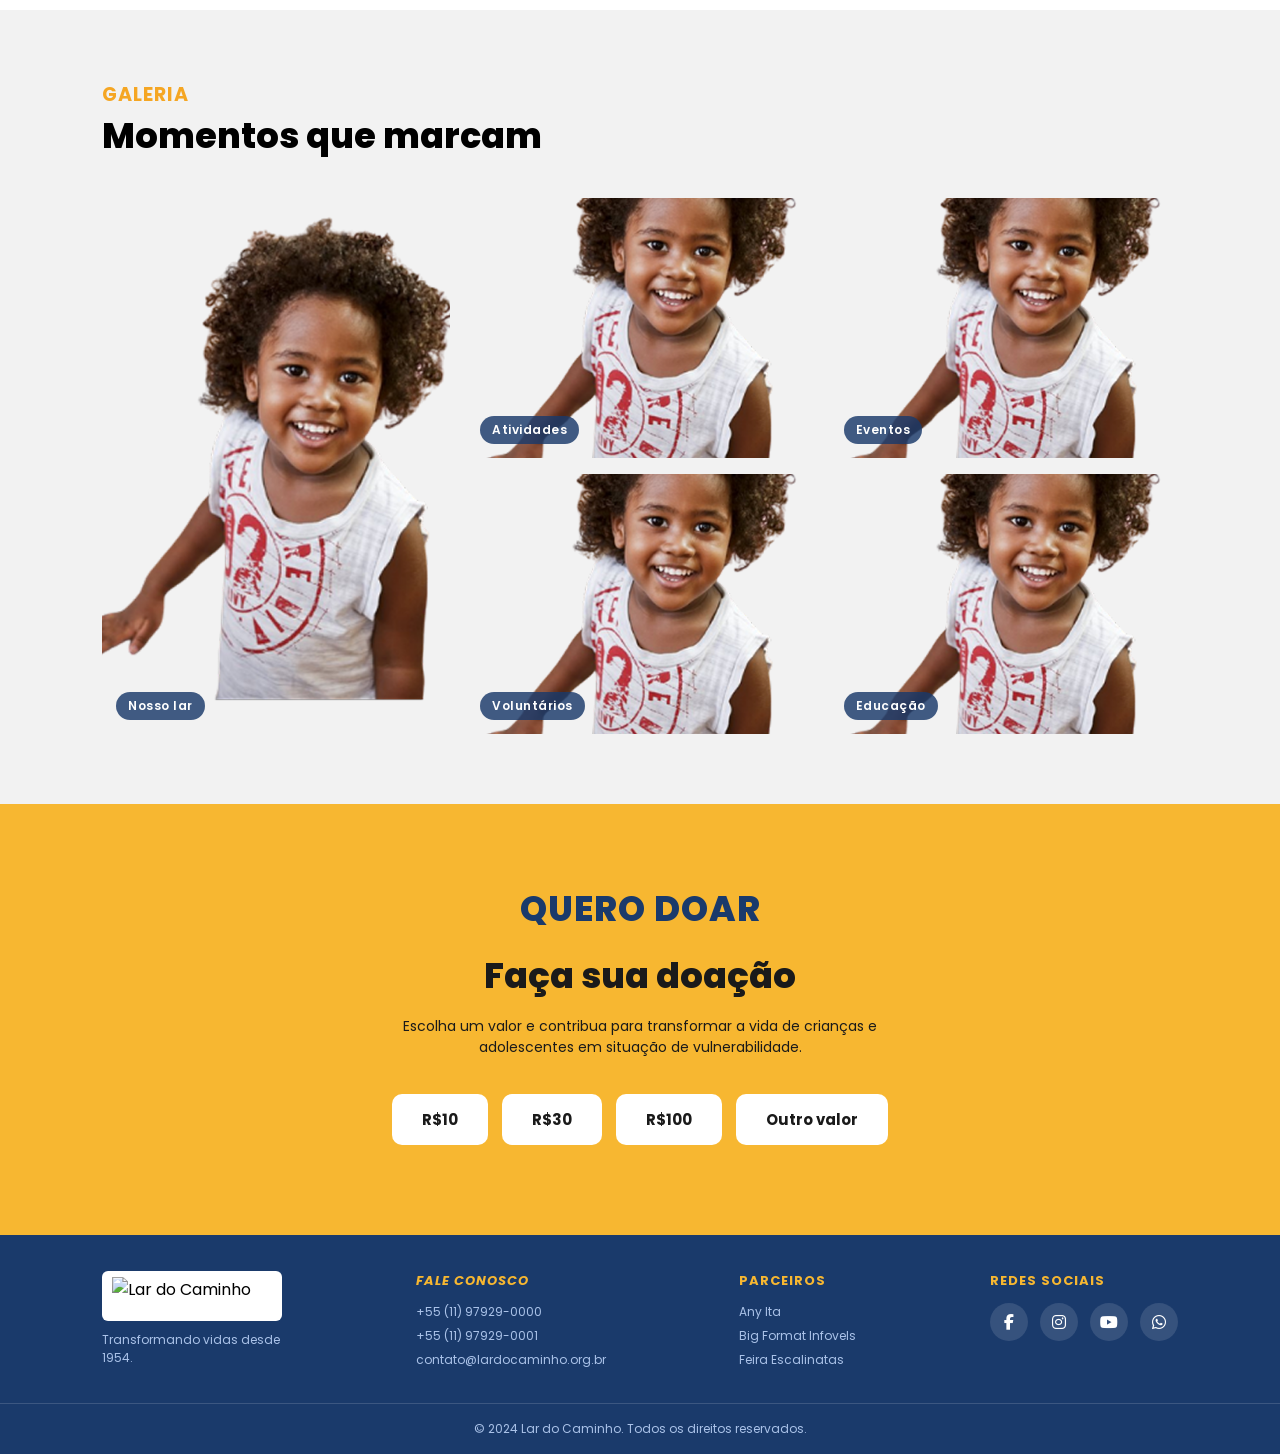
==== commit 77232cb9: "mudanças na estrutura e ajustes" ====
--- a/index.html
+++ b/index.html
@@ -10,35 +10,28 @@
     <title>Lar do Caminho</title>
 </head>
 <body>
-
+<!-- mudança em header -->
     <header>
-        <nav id="navbar">
+        <nav id="navbar" aria-label="Navegação principal">
             <a id="nav_logo" href="#home">
                 <img src="source/assets/images/logo lar do caminho.png" alt="Lar do Caminho" />
             </a>
 
-            <ul id="nav_list">
+            <div id="nav_menu_container">
+                <ul id="nav_list">
                 <li class="nav-item active"><a href="#home">Início</a></li>
                 <li class="nav-item"><a href="#nossa-historia">Nossa História</a></li>
                 <li class="nav-item"><a href="#parceiros">Parceiros</a></li>
-                
+                <li class="nav-item mobile-only"><a href="#doacao">Doe agora</a></li>
             </ul>
-
-            <a href="#doacao" class="btn-default">Quero doar</a>
-
-            <button id="mobile_btn">
-                <i class="fa-solid fa-bars"></i>
-            </button>
-        </nav>
-
-        <nav id="mobile_menu">
-            <ul id="mobile_nav_list">
-                <li class="nav-item"><a href="#home">Início</a></li>
-                <li class="nav-item"><a href="#nossa-historia">Nossa História</a></li>
-                <li class="nav-item"><a href="#parceiros">Parceiros</a></li>
-                <li class="nav-item"><a href="#doacao">Doe agora</a></li>
-            </ul>
-            <a href="#doacao" class="btn-default">Quero doar</a>
+            </div>
+
+            <a href="#doacao" class="btn-default desktop-only">Quero doar</a>
+
+            <button id="mobile_btn" aria-label="Abrir menu de navegação">
+            <i class="fa-solid fa-bars"></i>
+
+        </button>    
         </nav>
     </header>
 
@@ -132,16 +125,11 @@
                 <h2 class="section-title">Nossa Trajetória</h2>
                 <h2>Nossa História</h2>
                 <p>
-                    Fundado em 21 de fevereiro de 1954 pelo casal Saul e Isabel Gouveia,
-                    o Lar do Caminho nasceu do ideal de oferecer mais do que um abrigo:
-                    um verdadeiro ambiente familiar baseado no amor, na dignidade e na fraternidade.
+                   O <strong>Lar do Caminho </strong> nasceu em 1968 de um <strong>gesto puro de acolhimento:</strong> um casal que abriu as portas para um <strong>bebê abandonado</strong> e, com o tempo, para <strong>muitos outros</strong>.  O que começou como um abraço individual cresceu e, em 1974, tornou-se a <strong>Sociedade Beneficente Lar do Caminho</strong> , unindo voluntários em torno de uma missão maior.
                 </p>
                 <p>
-                    O que começou em uma pequena casa na Vila Mariana, em São Paulo,
-                    tornou-se uma obra de referência no cuidado infantil. Fomos pioneiros
-                    no modelo de "casas-lares", substituindo grandes dormitórios impessoais
-                    por lares acolhedores, onde crianças e adolescentes recebem formação
-                    integral — educacional, moral e afetiva.
+                    <strong>Mais de 50 anos de história</strong> , o Lar do Caminho transformou-se em uma <strong >referência</strong> de acolhimento que vai <strong>muito além de um abrigo</strong> convencional.   Diferente de instituições temporárias, aqui construímos uma base sólida de  respeito e dignidade, onde cada criança é vista em sua individualidade. 
+                    <strong>Atuamos desde 1974</strong> como uma <strong>Grande Família</strong>, oferecendo não apenas um teto, mas o suporte psicológico e educacional necessário para  <strong>curar feridas do passado</strong>  E preparar esses jovens para um <strong>futuro de autonomia </strong>. É esse cuidado dedicado e ininterrupto que nos torna <strong>um verdadeiro lar</strong>.
                 </p>
             </article>
         </section>
@@ -179,10 +167,10 @@
 
                     <li class="parceiro-item">
                         <span class="parceiro-logo">
-                            <img class="parceiro-logo" src="source/assets/images/feira escandinava.png" alt="Feira Escalinatas" />
+                            <img class="parceiro-logo" src="source/assets/images/feira escandinava.png" alt="Feira Escandinava" />
                         </span>
                         <article class="parceiro-info">
-                            <h4>Feira Escalinatas</h4>
+                            <h4>Feira Escandinava</h4>
                             <p>Associação beneficente.</p>
                         </article>
                     </li>
--- a/source/assets/styles/one.css
+++ b/source/assets/styles/one.css
@@ -397,11 +397,15 @@
     width: 50%;
 }
 
+
+
 #historia-texto h2 {
     font-size: 2.2rem;
     font-weight: 800;
     color: #1A1A1A;
     margin: 8px 0 20px;
+    white-space: pre-line;
+    text-align: justify;
 }
 
 #historia-texto p {
@@ -409,7 +413,11 @@
     color: #444444;
     margin-bottom: 14px;
     line-height: 1.8;
-}
+    white-space: pre-line;
+    text-align: justify;
+
+}
+
 
 @media screen and (max-width: 1170px) {
     #nossa-historia {
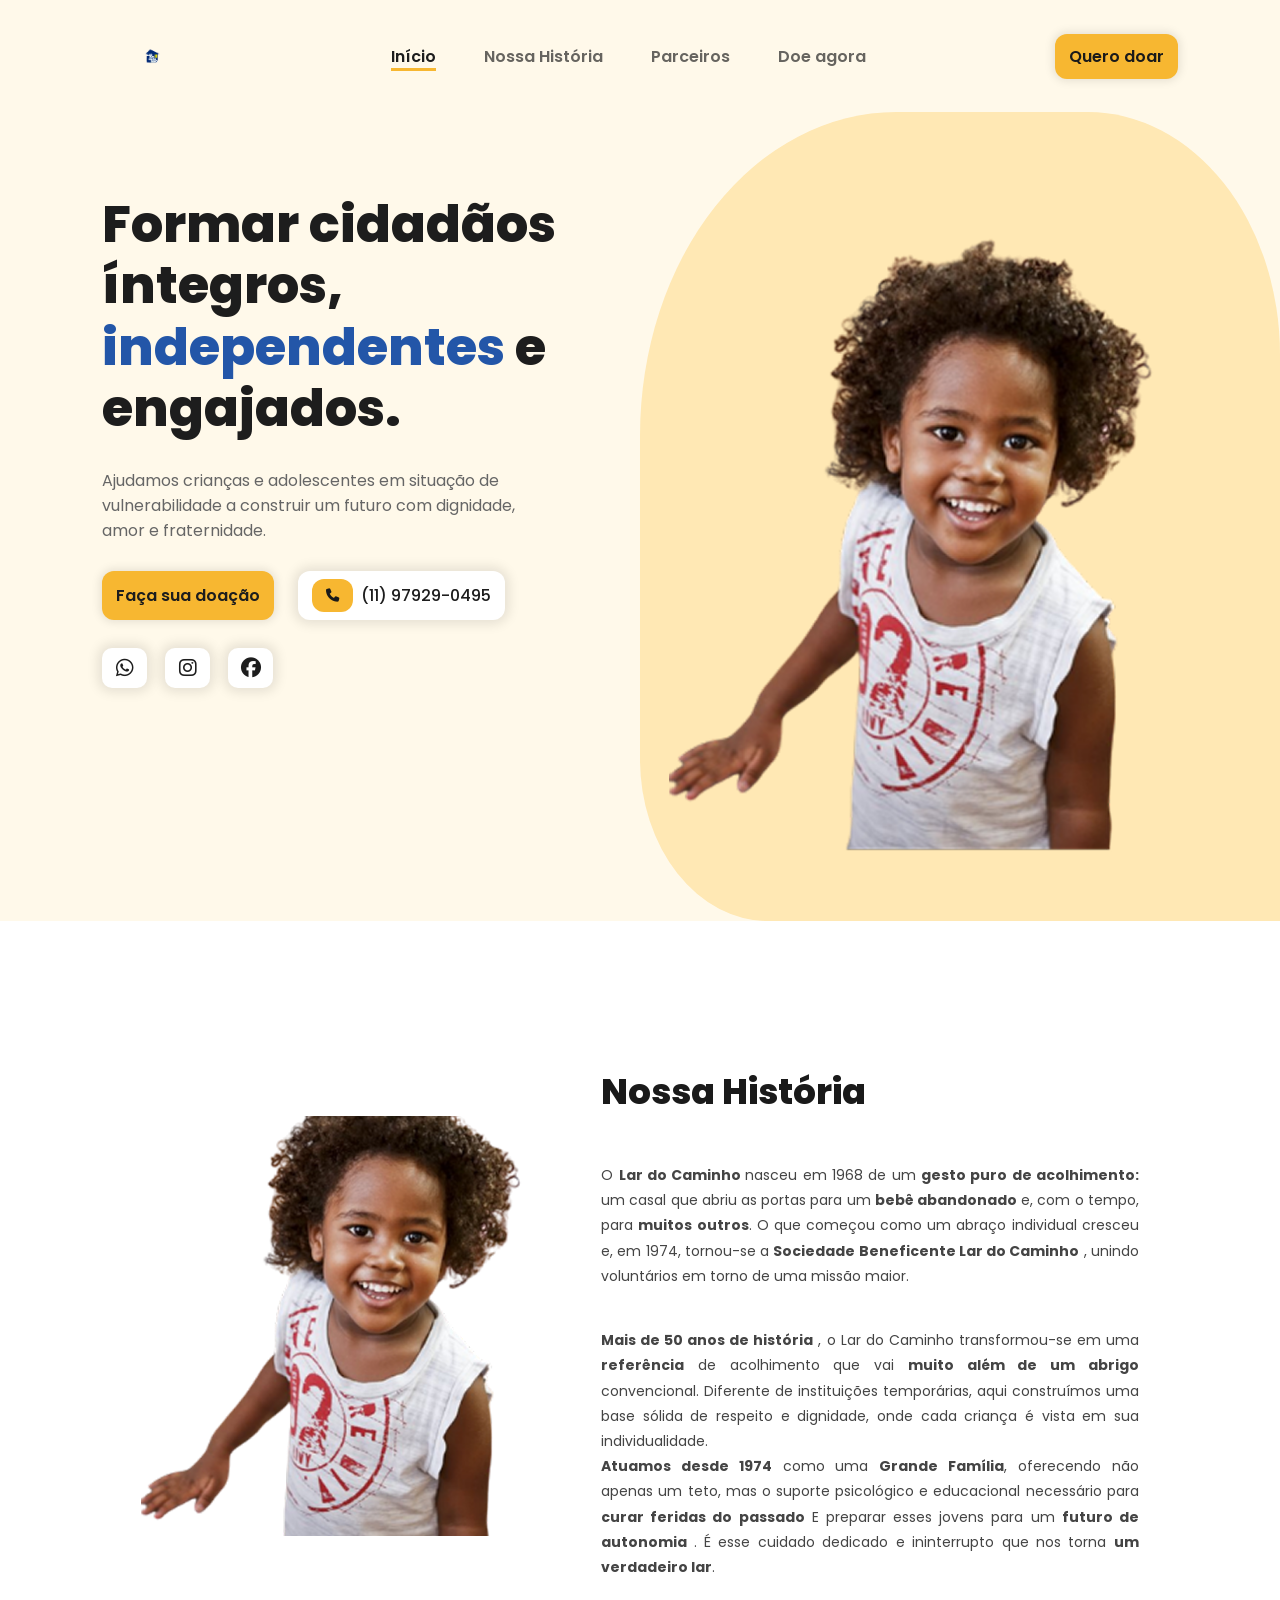
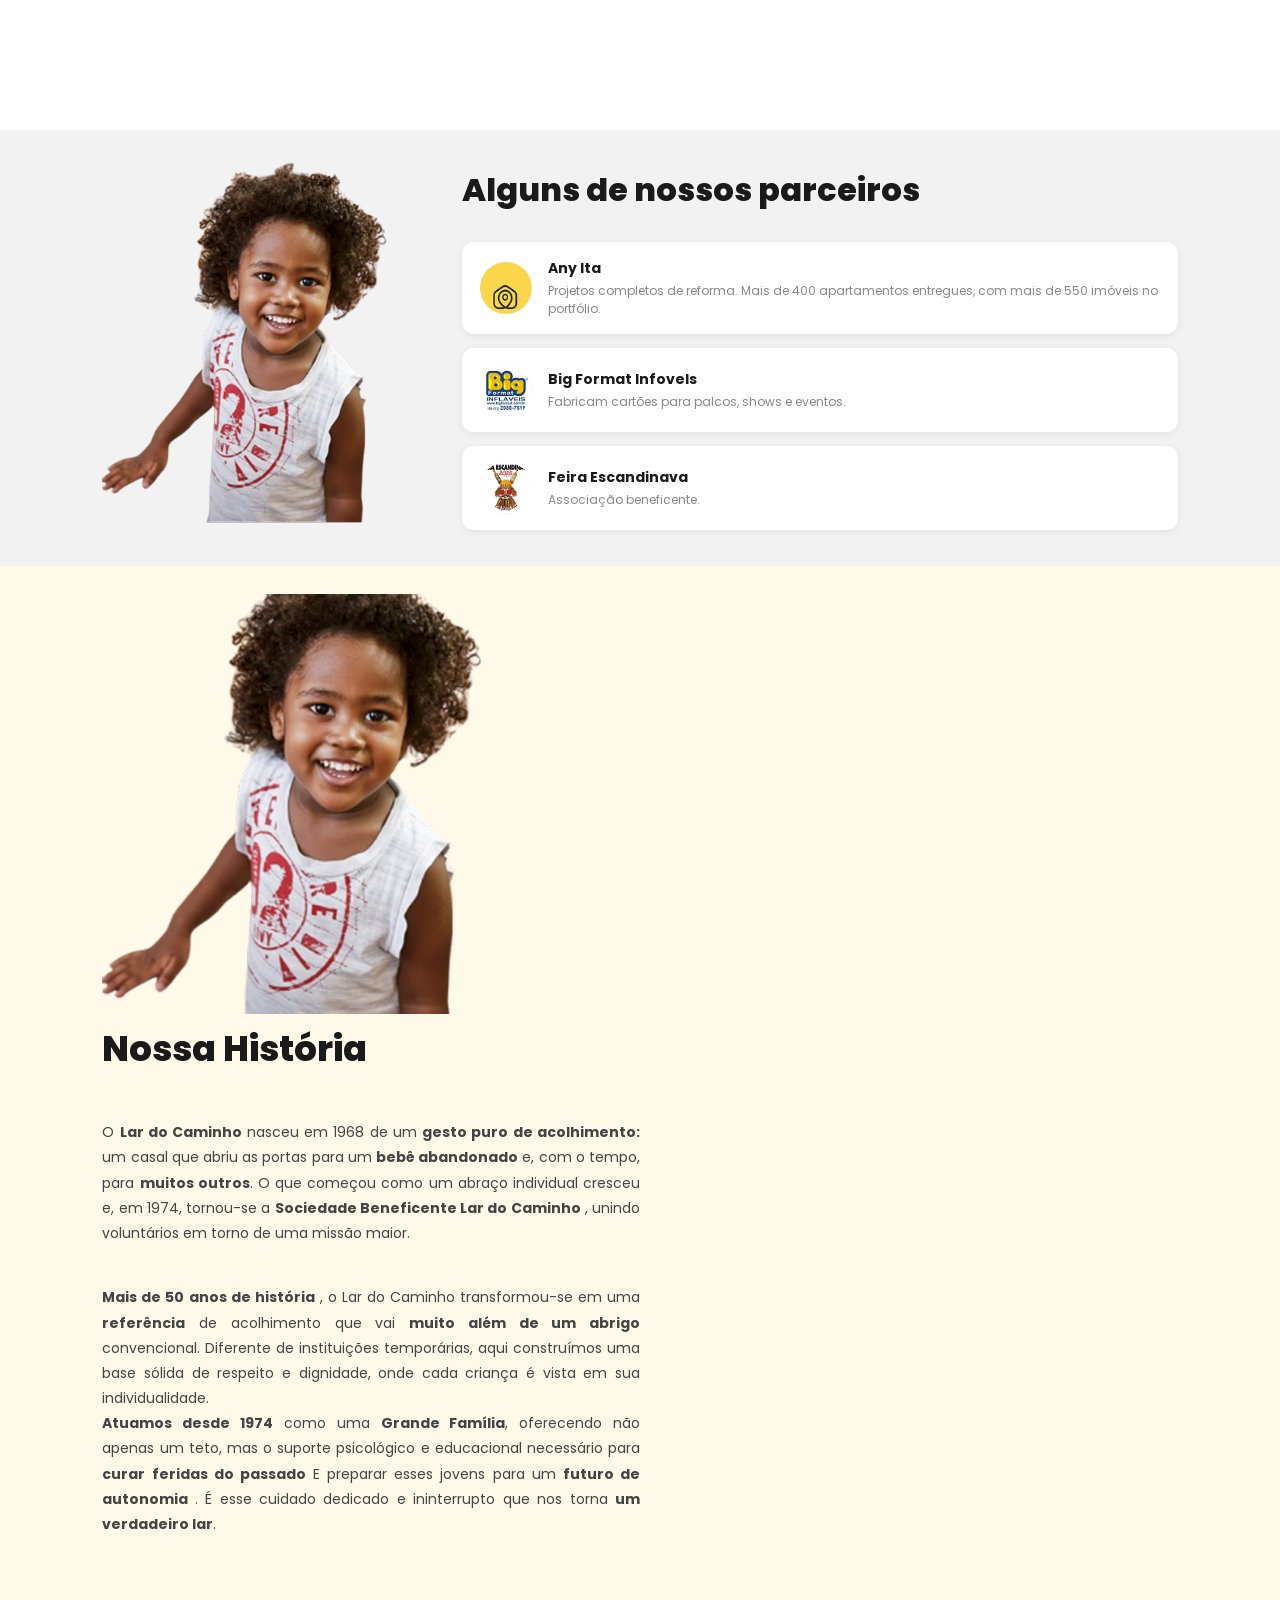
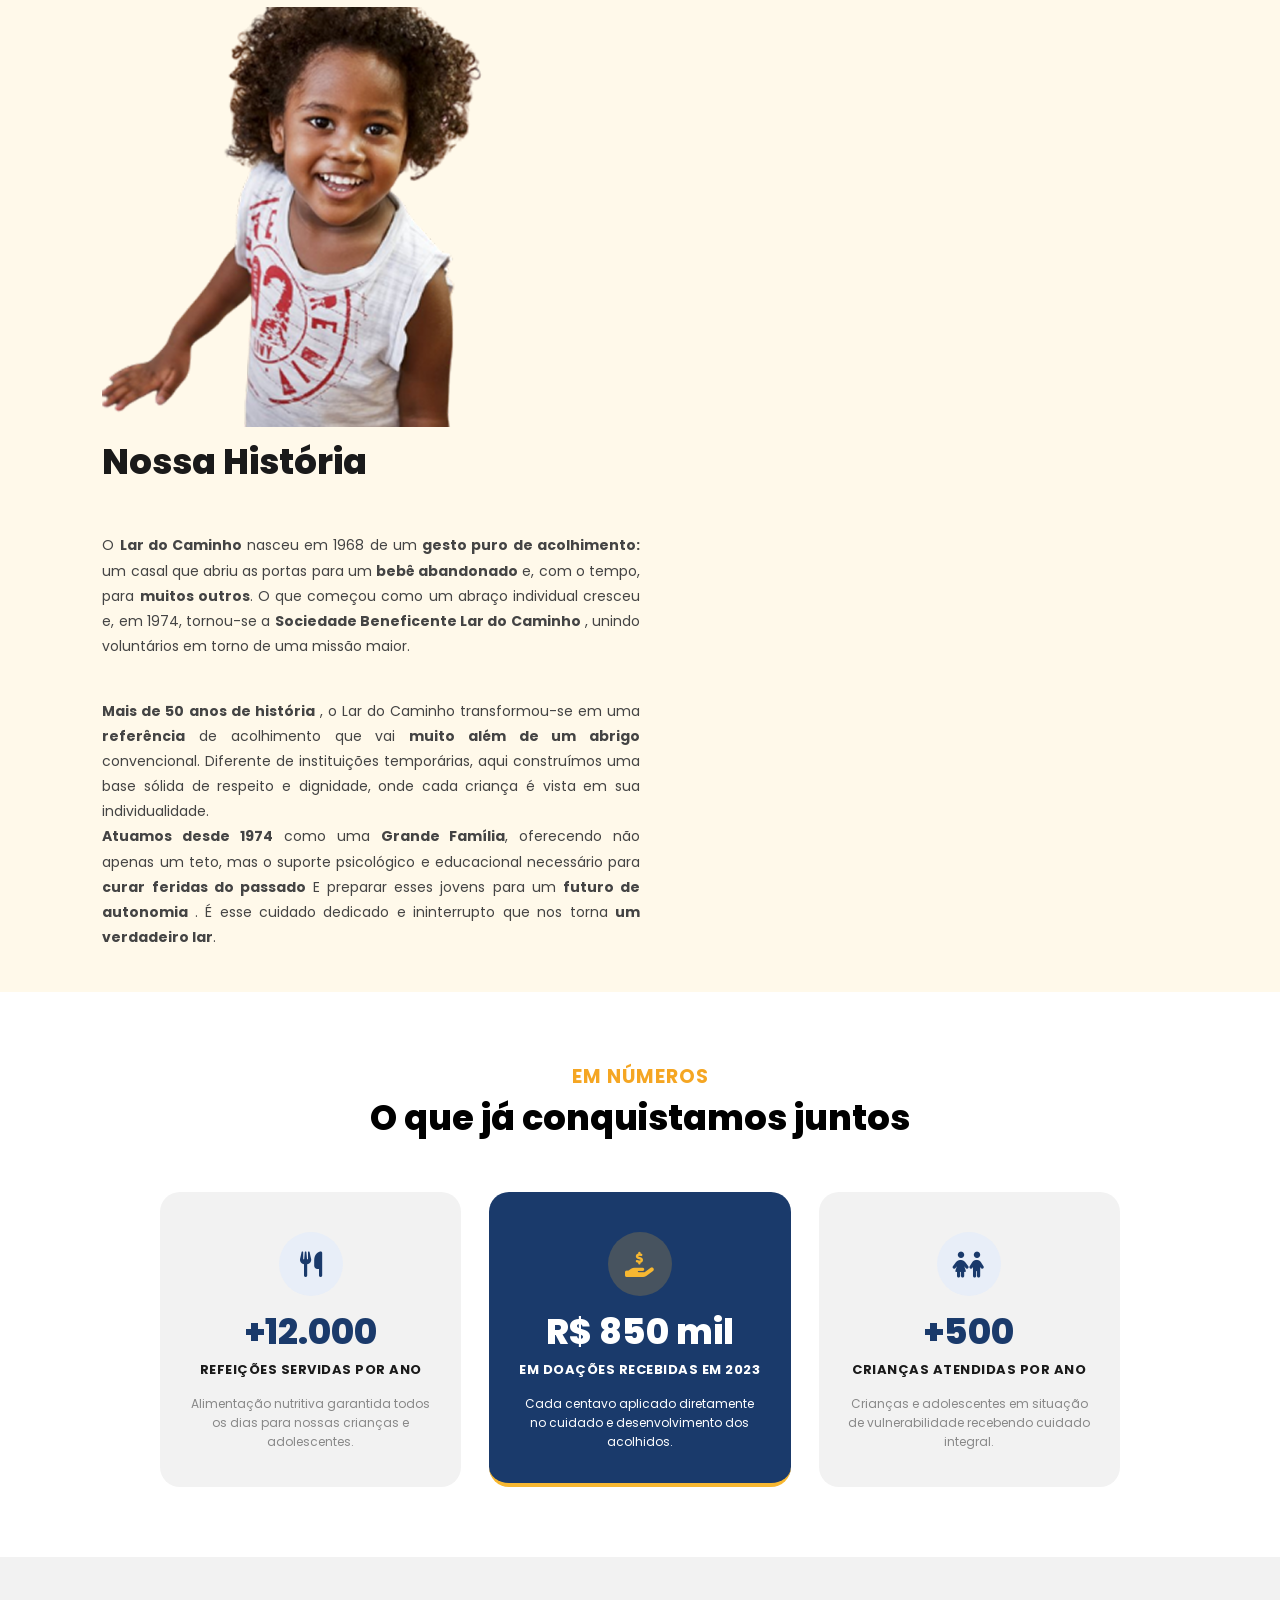
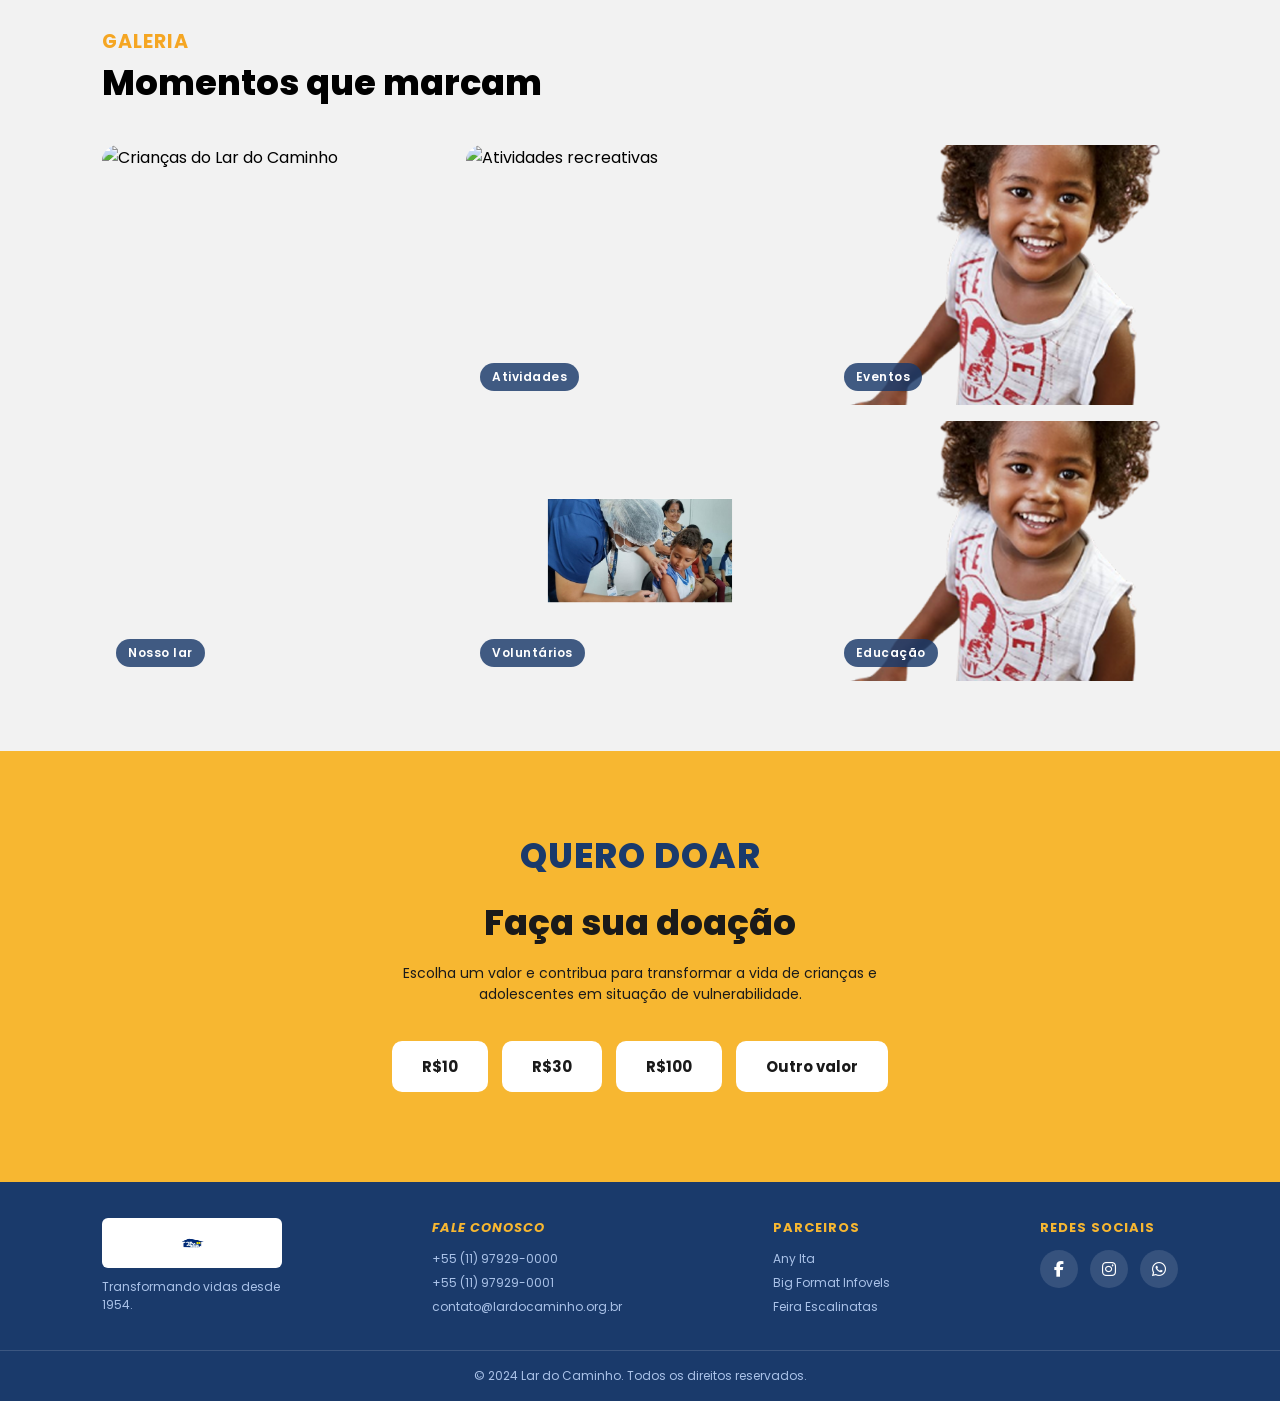
==== commit 372e14b0: "mandar a ia fazer" ====
--- a/index.html
+++ b/index.html
@@ -10,11 +10,10 @@
     <title>Lar do Caminho</title>
 </head>
 <body>
-<!-- mudança em header -->
     <header>
         <nav id="navbar" aria-label="Navegação principal">
             <a id="nav_logo" href="#home">
-                <img src="source/assets/images/logo lar do caminho.png" alt="Lar do Caminho" />
+                <img src="source/assets/images/logo lar do caminho.png" alt="Lar do Caminho" />  <!-- ajeitar o tamanho da imagem, 1920 x 1080  -->
             </a>
 
             <div id="nav_menu_container">
@@ -74,47 +73,6 @@
                 <img src="source/assets/images/imagem teste.png" alt="Criança sorrindo" />
             </figure>
         </section>
-
-        
-        <section id="cards">
-            <h2 class="section-title">Atividades</h2>
-            <h3 class="section-subtitle">Algumas de nossas Atividades</h3>
-
-            <ul id="cards-grid">
-                <li class="card">
-                    <span class="card-icon"><i class="fa-solid fa-book-open"></i></span>
-                    <span class="card-img-placeholder"></span>
-                    <h3>Nossa História</h3>
-                    <p>Conheça a trajetória do Lar do Caminho desde sua fundação em 1954.</p>
-                    
-                </li>
-
-                <li class="card">
-                    <span class="card-icon"><i class="fa-solid fa-handshake"></i></span>
-                    <span class="card-img-placeholder"></span>
-                    <h3>Nossos Parceiros</h3>
-                    <p>Veja quem apoia e caminha junto com a nossa missão.</p>
-                    
-                </li>
-
-                <li class="card">
-                    <span class="card-icon"><i class="fa-solid fa-child-reaching"></i></span>
-                    <span class="card-img-placeholder"></span>
-                    <h3>Nossas Atividades</h3>
-                    <p>Descubra tudo o que fazemos pelas crianças e adolescentes.</p>
-                    
-                </li>
-
-                <li class="card">
-                    <span class="card-icon"><i class="fa-solid fa-heart"></i></span>
-                    <span class="card-img-placeholder"></span>
-                    <h3>Como Ajudar</h3>
-                    <p>Entidades e empresas que tornam nosso trabalho possível.</p>
-                    
-                </li>
-            </ul>
-        </section>
-
         
         <section id="nossa-historia">
             <figure id="historia-imagem">
@@ -122,7 +80,6 @@
             </figure>
 
             <article id="historia-texto">
-                <h2 class="section-title">Nossa Trajetória</h2>
                 <h2>Nossa História</h2>
                 <p>
                    O <strong>Lar do Caminho </strong> nasceu em 1968 de um <strong>gesto puro de acolhimento:</strong> um casal que abriu as portas para um <strong>bebê abandonado</strong> e, com o tempo, para <strong>muitos outros</strong>.  O que começou como um abraço individual cresceu e, em 1974, tornou-se a <strong>Sociedade Beneficente Lar do Caminho</strong> , unindo voluntários em torno de uma missão maior.
@@ -141,13 +98,12 @@
             </figure>
 
             <article id="parceiros-conteudo">
-                <h2 class="section-title">Parceiros</h2>
                 <h2>Alguns de nossos parceiros</h2>
 
                 <ul class="lista-parceiros">
                     <li class="parceiro-item">
                         <span class="parceiro-logo">
-                            <img class="parceiro-logo" src="source/assets/images/logo-any-ita.png" alt="Any Ita" />
+                             <img class="parceiro-logo" src="source/assets/images/logo-any-ita.png" alt="Any Ita" /> 
                         </span>
                         <article class="parceiro-info">
                             <h4>Any Ita</h4>
@@ -157,7 +113,7 @@
 
                     <li class="parceiro-item">
                         <span class="parceiro-logo">
-                            <img class="parceiro-logo" src="source/assets/images/big-formar.png" alt="Big Format Infovels" />
+                             <img class="parceiro-logo" src="source/assets/images/big-formar.png" alt="Big Format Infovels" />
                         </span>
                         <article class="parceiro-info">
                             <h4>Big Format Infovels</h4>
@@ -167,7 +123,7 @@
 
                     <li class="parceiro-item">
                         <span class="parceiro-logo">
-                            <img class="parceiro-logo" src="source/assets/images/feira escandinava.png" alt="Feira Escandinava" />
+                             <img class="parceiro-logo" src="source/assets/images/feira escandinava.png" alt="Feira Escandinava" />
                         </span>
                         <article class="parceiro-info">
                             <h4>Feira Escandinava</h4>
@@ -177,6 +133,43 @@
                 </ul>
             </article>
         </section>
+
+        <section id="nossa-nsei">  <!-- fazer o css de desenvolvimento -->
+            <figure id="historia-imagem">
+                <img src="source/assets/images/imagem teste.png" alt="Criança feliz" />
+            </figure>
+
+            <article id="historia-texto">
+                <h2>Nossa História</h2>
+                <p>
+                   O <strong>Lar do Caminho </strong> nasceu em 1968 de um <strong>gesto puro de acolhimento:</strong> um casal que abriu as portas para um <strong>bebê abandonado</strong> e, com o tempo, para <strong>muitos outros</strong>.  O que começou como um abraço individual cresceu e, em 1974, tornou-se a <strong>Sociedade Beneficente Lar do Caminho</strong> , unindo voluntários em torno de uma missão maior.
+                </p>
+                <p>
+                    <strong>Mais de 50 anos de história</strong> , o Lar do Caminho transformou-se em uma <strong >referência</strong> de acolhimento que vai <strong>muito além de um abrigo</strong> convencional.   Diferente de instituições temporárias, aqui construímos uma base sólida de  respeito e dignidade, onde cada criança é vista em sua individualidade. 
+                    <strong>Atuamos desde 1974</strong> como uma <strong>Grande Família</strong>, oferecendo não apenas um teto, mas o suporte psicológico e educacional necessário para  <strong>curar feridas do passado</strong>  E preparar esses jovens para um <strong>futuro de autonomia </strong>. É esse cuidado dedicado e ininterrupto que nos torna <strong>um verdadeiro lar</strong>.
+                </p>
+            </article>
+        </section>
+
+        
+        <section id="nossa-nsei2">  <!-- fazer o css de desenvolvimento -->  
+            <figure id="historia-imagem">
+                <img src="source/assets/images/imagem teste.png" alt="Criança feliz" />
+            </figure>
+
+            <article id="historia-texto">
+                <h2>Nossa História</h2>
+                <p>
+                   O <strong>Lar do Caminho </strong> nasceu em 1968 de um <strong>gesto puro de acolhimento:</strong> um casal que abriu as portas para um <strong>bebê abandonado</strong> e, com o tempo, para <strong>muitos outros</strong>.  O que começou como um abraço individual cresceu e, em 1974, tornou-se a <strong>Sociedade Beneficente Lar do Caminho</strong> , unindo voluntários em torno de uma missão maior.
+                </p>
+                <p>
+                    <strong>Mais de 50 anos de história</strong> , o Lar do Caminho transformou-se em uma <strong >referência</strong> de acolhimento que vai <strong>muito além de um abrigo</strong> convencional.   Diferente de instituições temporárias, aqui construímos uma base sólida de  respeito e dignidade, onde cada criança é vista em sua individualidade. 
+                    <strong>Atuamos desde 1974</strong> como uma <strong>Grande Família</strong>, oferecendo não apenas um teto, mas o suporte psicológico e educacional necessário para  <strong>curar feridas do passado</strong>  E preparar esses jovens para um <strong>futuro de autonomia </strong>. É esse cuidado dedicado e ininterrupto que nos torna <strong>um verdadeiro lar</strong>.
+                </p>
+            </article>
+        </section>
+
+        
         <section id="dados">
             <h2 class="section-title">Em números</h2>
             <h3 class="section-subtitle">O que já conquistamos juntos</h3>
@@ -210,26 +203,27 @@
                 </li>
             </ul>
         </section>
+
         
         <section id="galeria">
             <h2 class="section-title">Galeria</h2>
             <h3 class="section-subtitle">Momentos que marcam</h3>
 
             <ul id="galeria-grid">
-                <li class="galeria-item galeria-destaque">
-                    <img src="source/assets/images/imagem teste.png" alt="Crianças do Lar do Caminho" />
+                <li class="galeria-item galeria-destaque"> 
+                    <img src="./source/assets/images/COLOCAR NO SITE (NOSSO LAR).svg" alt="Crianças do Lar do Caminho" />  <!-- ajustar o tamanho da imagem 1280px por 720px -->
                     <span class="galeria-label">Nosso lar</span>
                 </li>
-                <li class="galeria-item">
-                    <img src="source/assets/images/imagem teste.png" alt="Atividades recreativas" />
+                <li class="galeria-item">  
+                    <img src="./source/assets/images/COLOCAR NO SITE (ATIVIDADES).svg" alt="Atividades recreativas" />  <!-- fazer o css de desenvolvimento 1280px por 720px -->
                     <span class="galeria-label">Atividades</span>
                 </li>
                 <li class="galeria-item">
                     <img src="source/assets/images/imagem teste.png" alt="Eventos do Lar" />
                     <span class="galeria-label">Eventos</span>
                 </li>
-                <li class="galeria-item">
-                    <img src="source/assets/images/imagem teste.png" alt="Voluntários em ação" />
+                <li class="galeria-item">  
+                    <img src="./source/assets/images/COLOCAR NO SITE (VOLUNTARIOS).svg" alt="Voluntários em ação" />  <!-- fazer o css de desenvolvimento 1280px por 720px --> 
                     <span class="galeria-label">Voluntários</span>
                 </li>
                 <li class="galeria-item">
@@ -263,7 +257,7 @@
     <footer>
         <section id="footer-items">
             <figure class="footer-logo">
-                <img src="logo_lar_do_caminho.png" alt="Lar do Caminho" />
+                <img src="./source/assets/images/logo lar do caminho.png" alt="Lar do Caminho" /> <!--  ajustar o tamanho da imagem no css, 1920 x 1080 -->
                 <figcaption>Transformando vidas desde 1954.</figcaption>
             </figure>
 
@@ -286,7 +280,6 @@
                 <ul class="redes-icones">
                     <li><a href=""><i class="fa-brands fa-facebook-f"></i></a></li>
                     <li><a href=""><i class="fa-brands fa-instagram"></i></a></li>
-                    <li><a href=""><i class="fa-brands fa-youtube"></i></a></li>
                     <li><a href=""><i class="fa-brands fa-whatsapp"></i></a></li>
                 </ul>
             </nav>
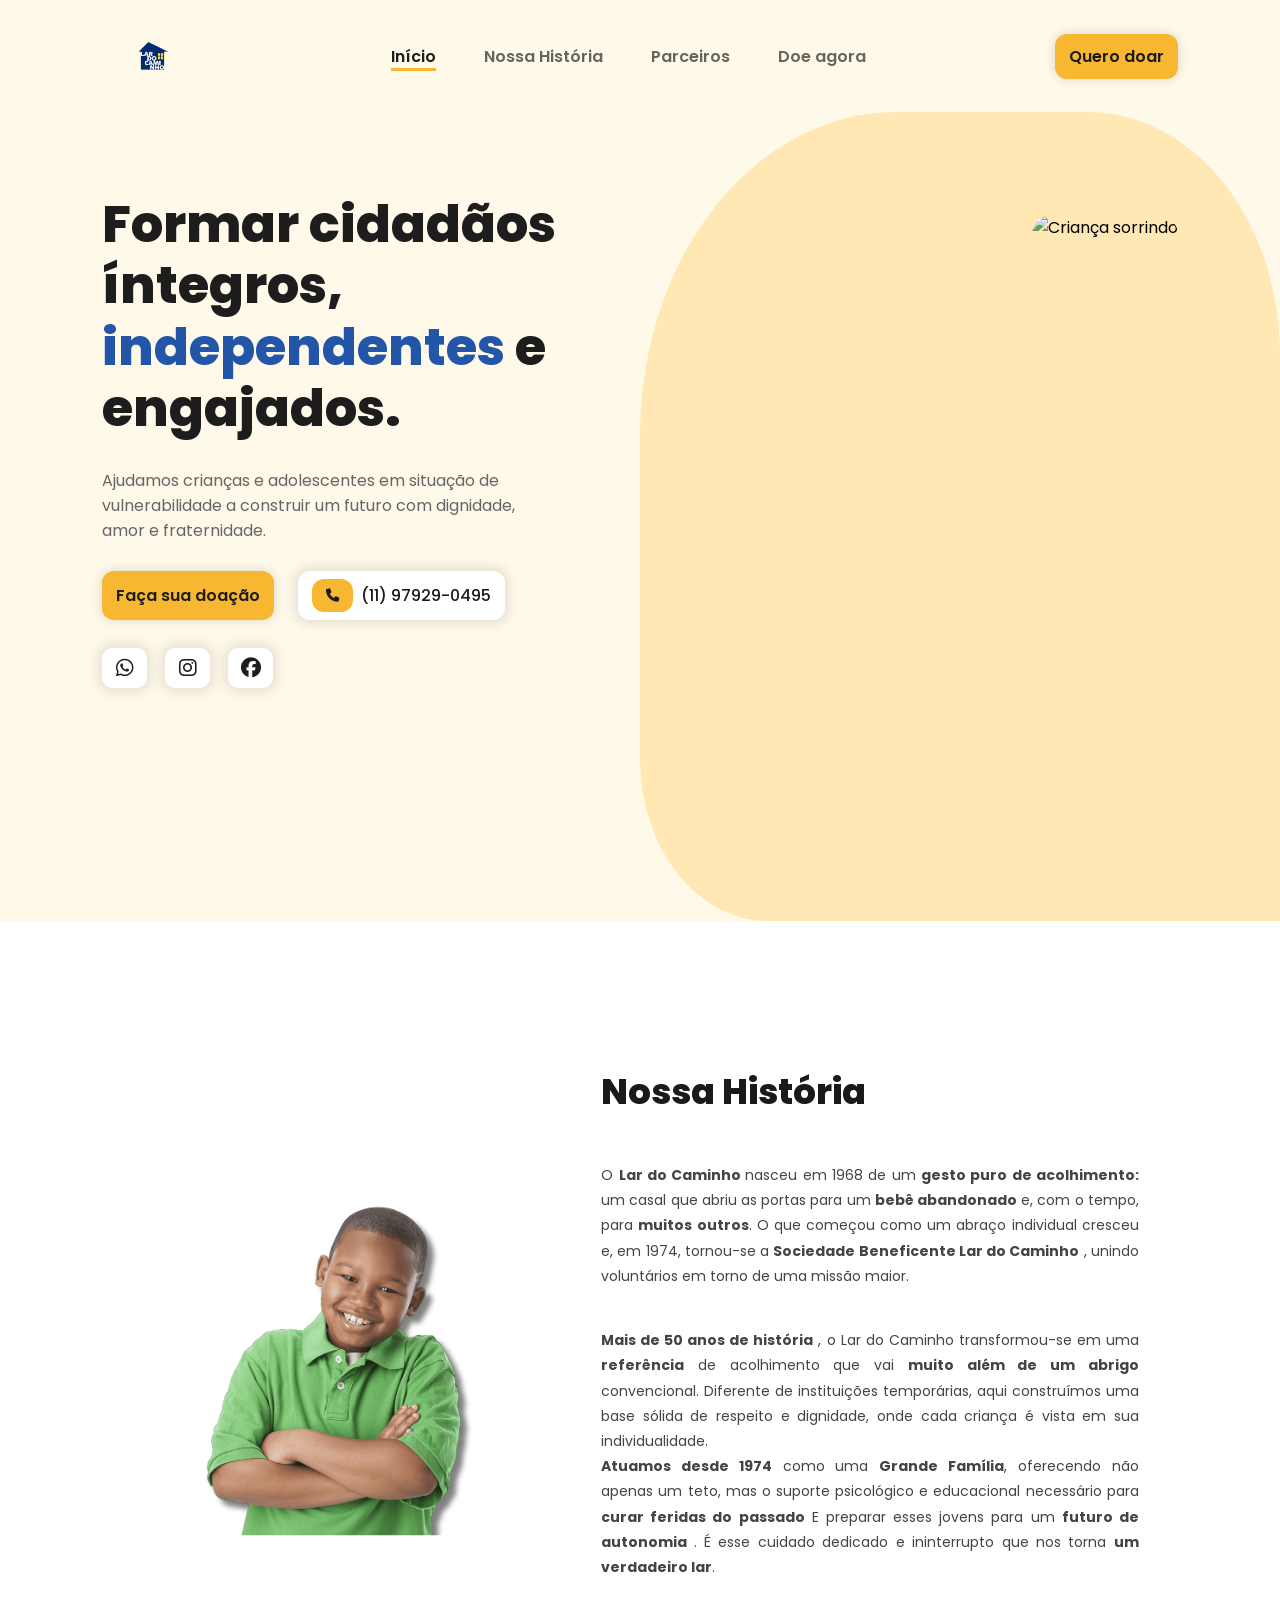
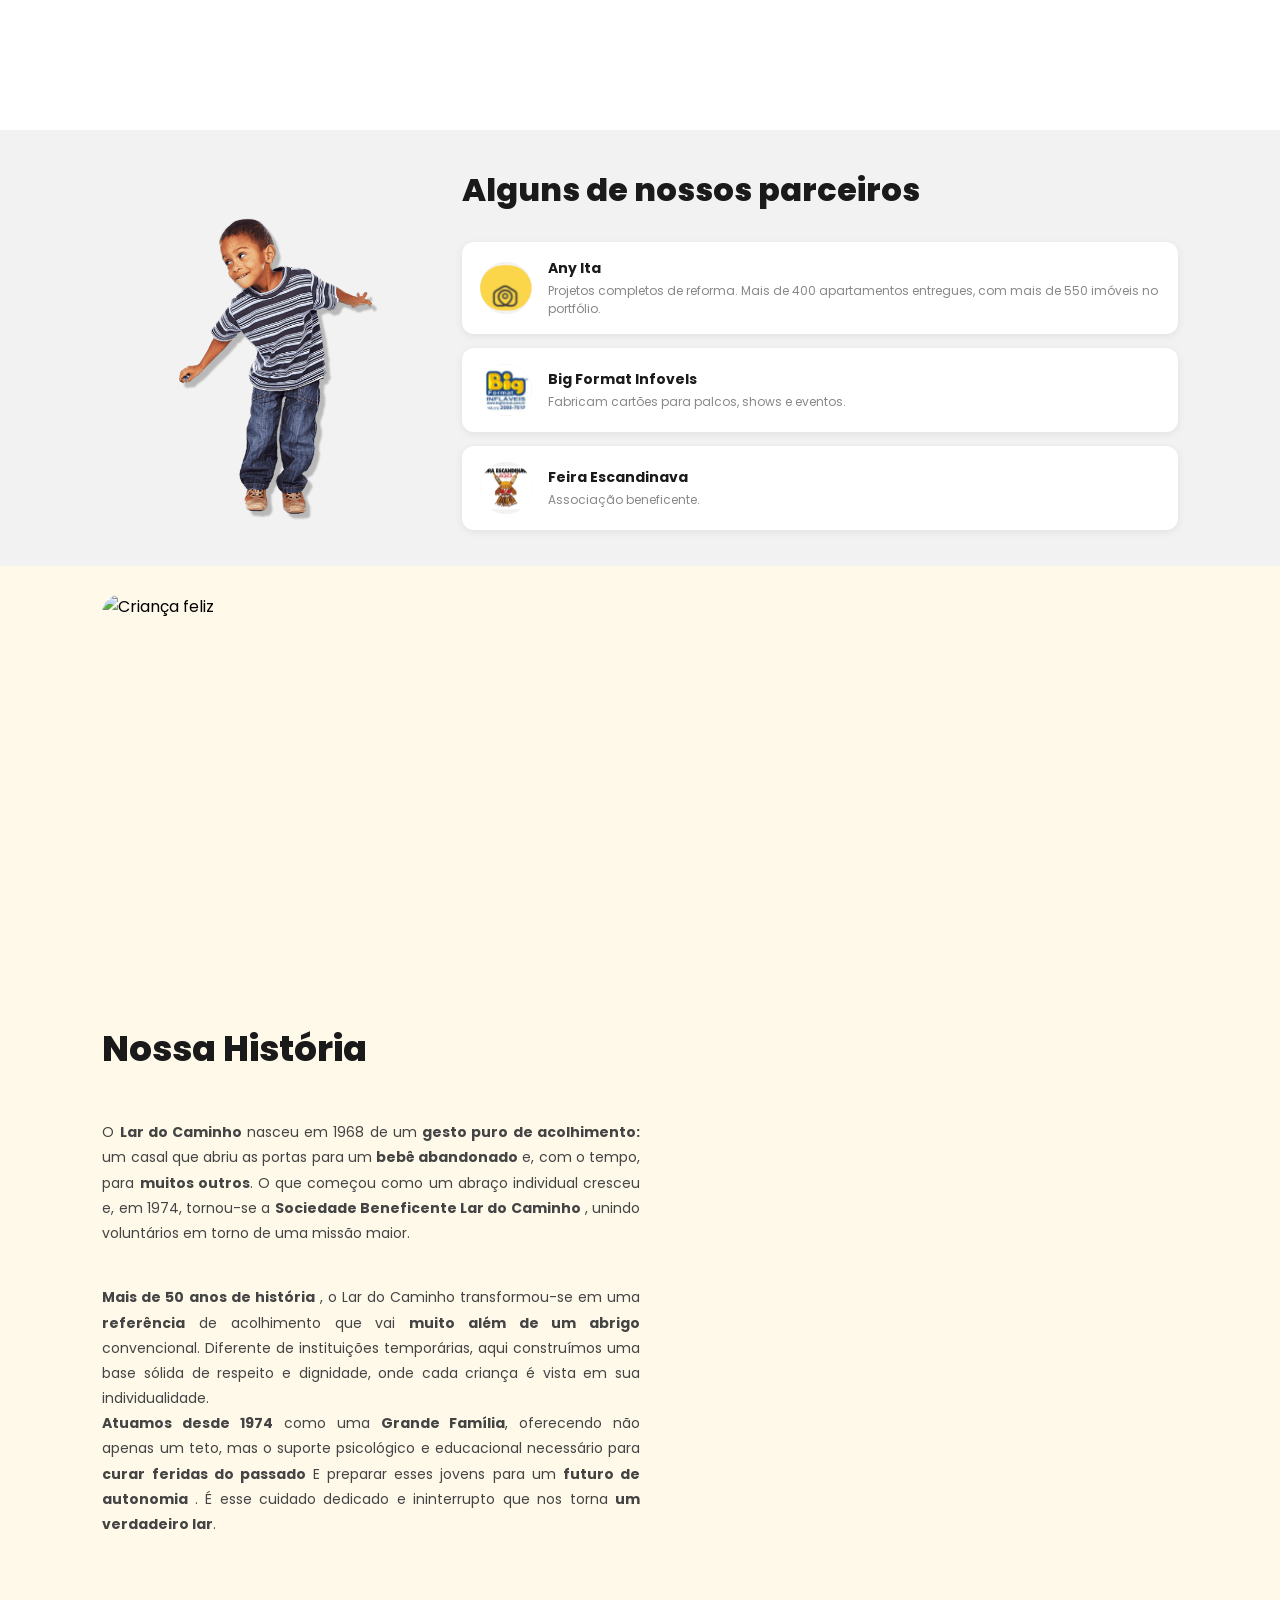
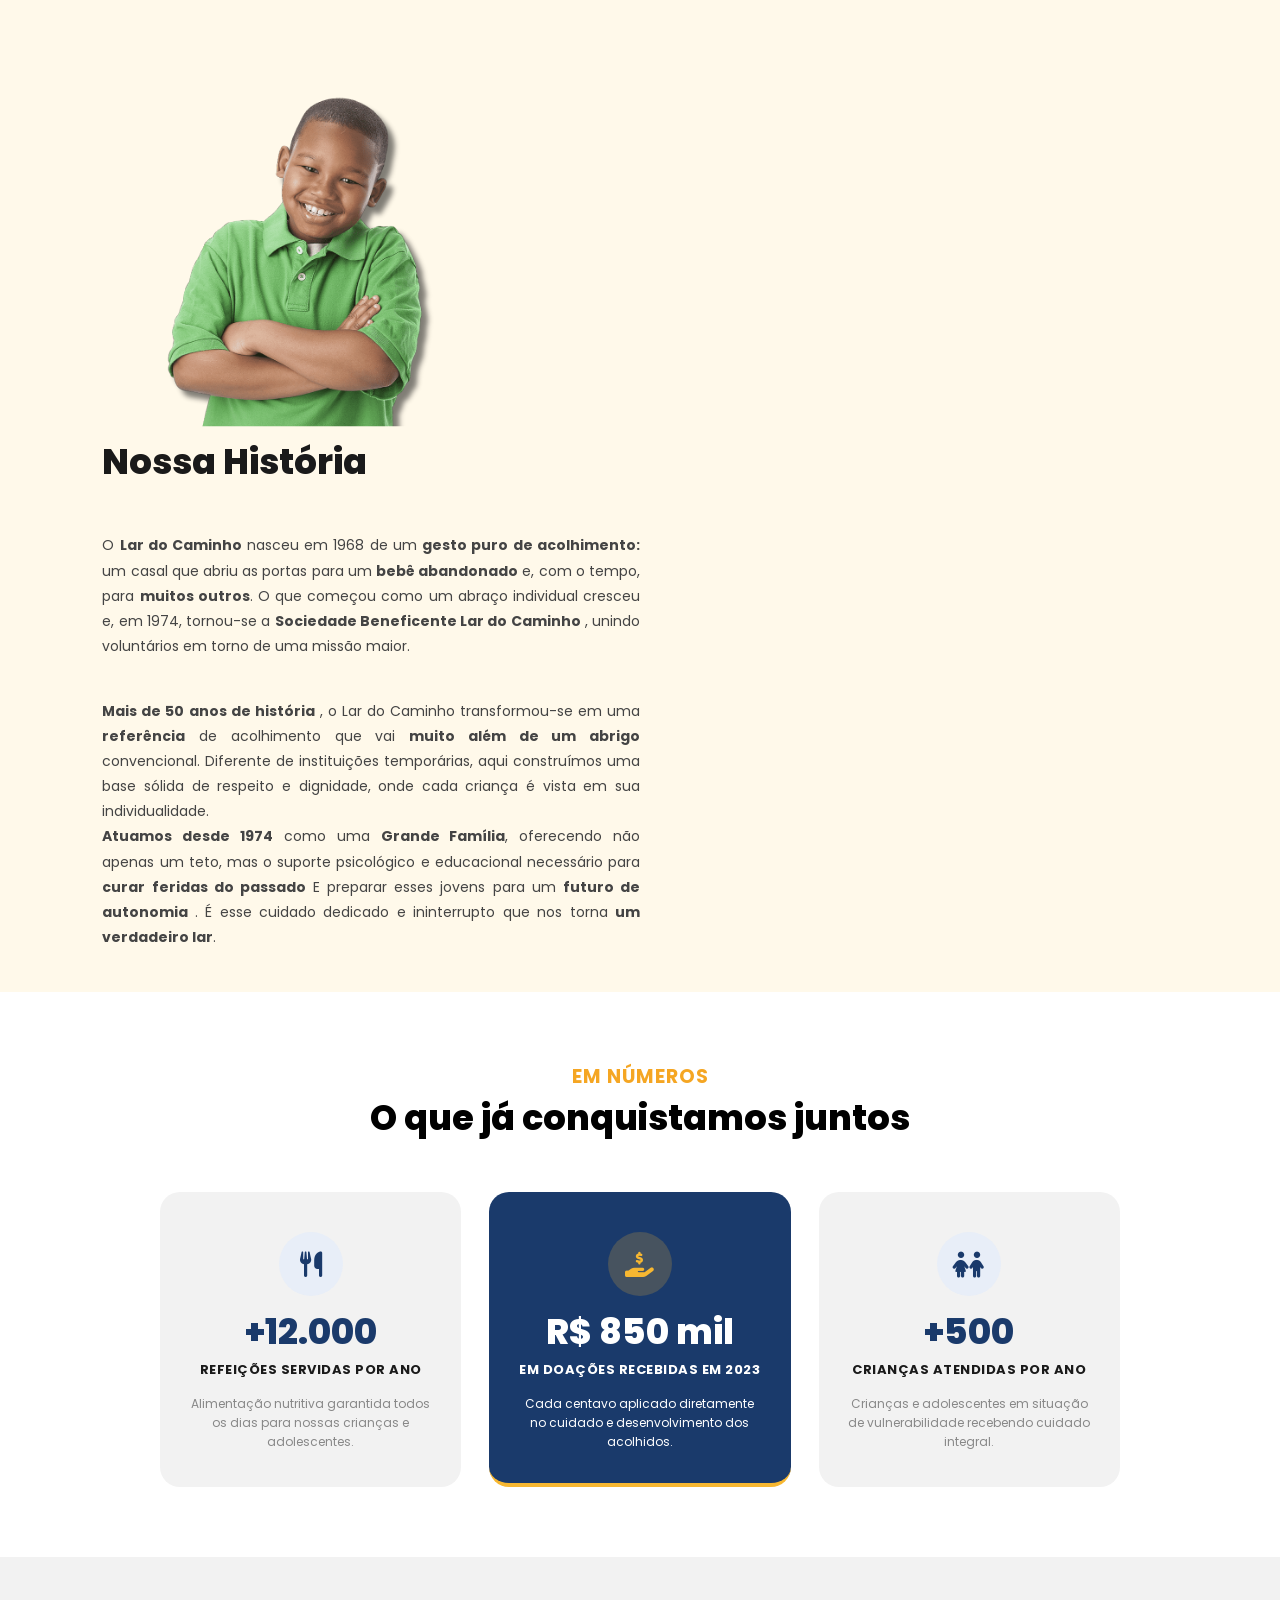
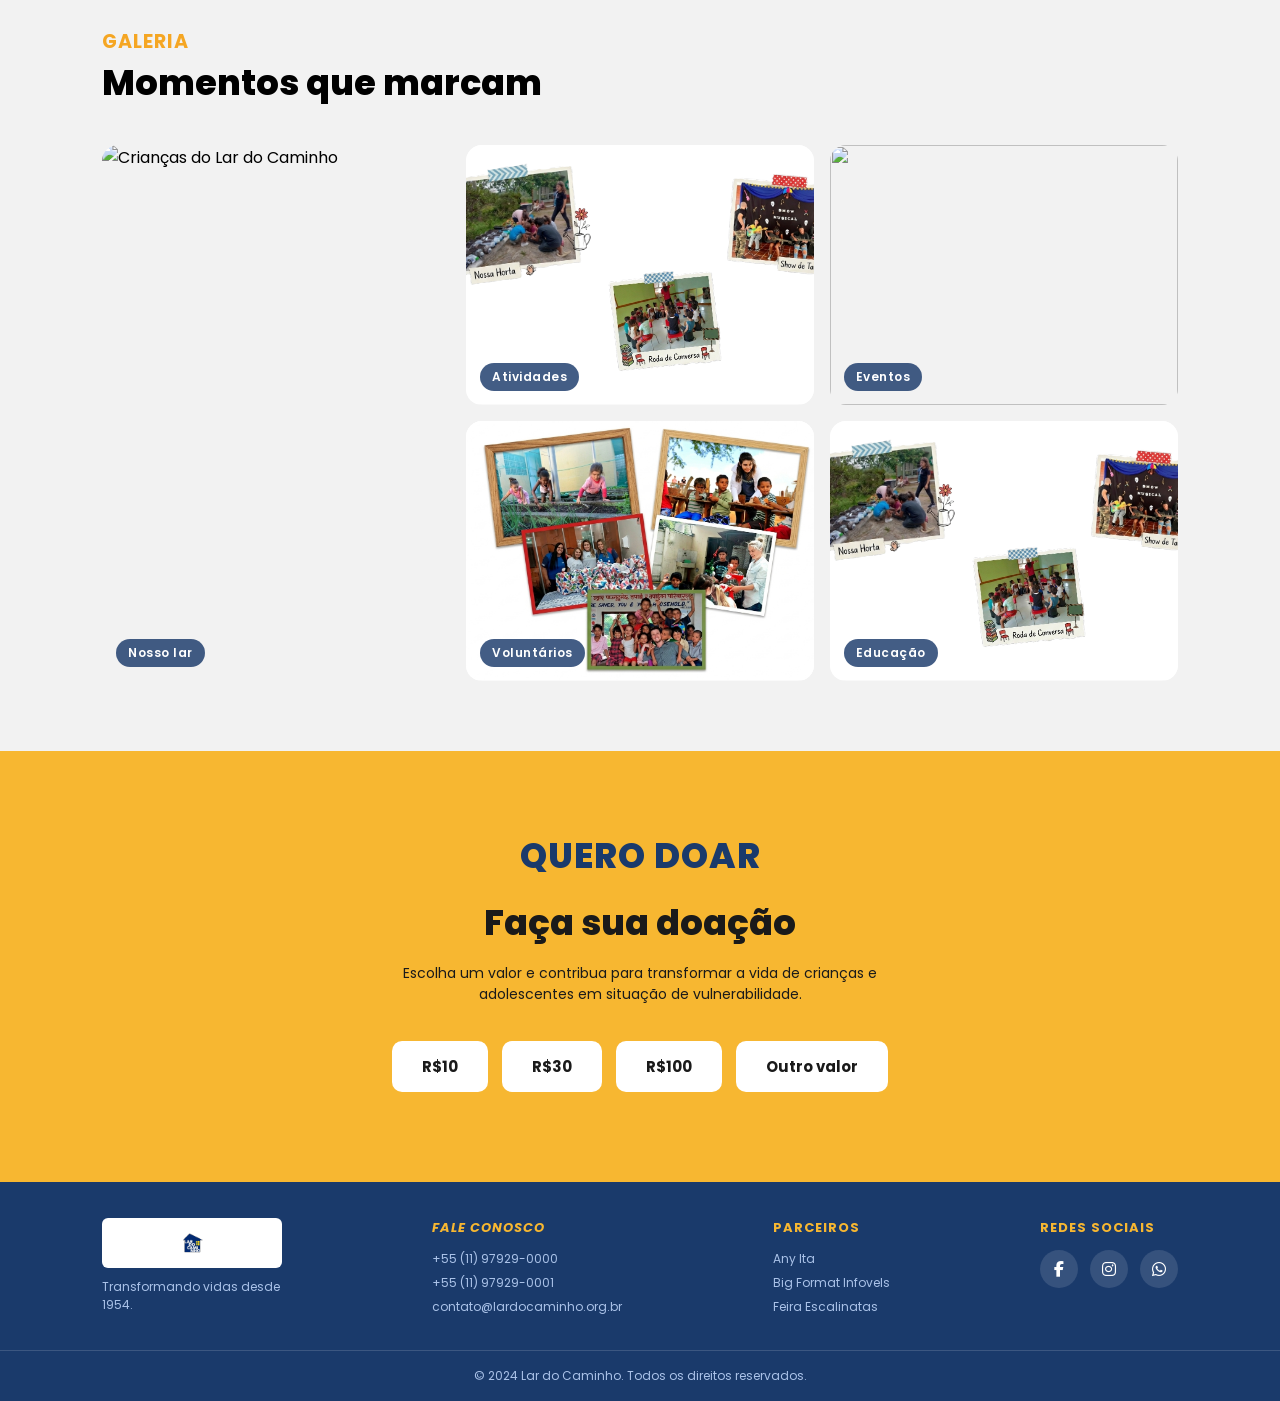
==== commit 69ecaeab: "faz ae edu" ====
--- a/index.html
+++ b/index.html
@@ -13,7 +13,7 @@
     <header>
         <nav id="navbar" aria-label="Navegação principal">
             <a id="nav_logo" href="#home">
-                <img src="source/assets/images/logo lar do caminho.png" alt="Lar do Caminho" />  <!-- ajeitar o tamanho da imagem, 1920 x 1080  -->
+                <img src="./source/assets/images/logo_lar.svg" alt="Lar do Caminho" />  <!-- ajeitar o tamanho da imagem,  -->
             </a>
 
             <div id="nav_menu_container">
@@ -70,13 +70,13 @@
             </article>
 
             <figure id="banner">
-                <img src="source/assets/images/imagem teste.png" alt="Criança sorrindo" />
+                <img src="./source/assets/images/crianca_imagem1.svg" alt="Criança sorrindo" />
             </figure>
         </section>
         
         <section id="nossa-historia">
             <figure id="historia-imagem">
-                <img src="source/assets/images/imagem teste.png" alt="Criança feliz" />
+                <img src="./source/assets/images/crianca_imagem2.svg" alt="Criança feliz" />
             </figure>
 
             <article id="historia-texto">
@@ -94,7 +94,7 @@
         
         <section id="parceiros">
             <figure id="parceiros-imagem">
-                <img src="source/assets/images/imagem teste.png" alt="Criança" />
+                <img src="./source/assets/images/crianca_imagem3.svg" alt="Criança" />
             </figure>
 
             <article id="parceiros-conteudo">
@@ -103,7 +103,7 @@
                 <ul class="lista-parceiros">
                     <li class="parceiro-item">
                         <span class="parceiro-logo">
-                             <img class="parceiro-logo" src="source/assets/images/logo-any-ita.png" alt="Any Ita" /> 
+                             <img class="parceiro-logo" src="source/assets/images/any_ita.svg" alt="Any Ita" /> 
                         </span>
                         <article class="parceiro-info">
                             <h4>Any Ita</h4>
@@ -113,7 +113,7 @@
 
                     <li class="parceiro-item">
                         <span class="parceiro-logo">
-                             <img class="parceiro-logo" src="source/assets/images/big-formar.png" alt="Big Format Infovels" />
+                             <img class="parceiro-logo" src="source/assets/images/big_format_infovels.svg" alt="Big Format Infovels" />
                         </span>
                         <article class="parceiro-info">
                             <h4>Big Format Infovels</h4>
@@ -123,7 +123,7 @@
 
                     <li class="parceiro-item">
                         <span class="parceiro-logo">
-                             <img class="parceiro-logo" src="source/assets/images/feira escandinava.png" alt="Feira Escandinava" />
+                             <img class="parceiro-logo" src="source/assets/images/feira_escandinava.svg" alt="Feira Escandinava" />
                         </span>
                         <article class="parceiro-info">
                             <h4>Feira Escandinava</h4>
@@ -136,7 +136,7 @@
 
         <section id="nossa-nsei">  <!-- fazer o css de desenvolvimento -->
             <figure id="historia-imagem">
-                <img src="source/assets/images/imagem teste.png" alt="Criança feliz" />
+                <img src="./source/assets/images/crianca_imagem1.svg" alt="Criança feliz" />
             </figure>
 
             <article id="historia-texto">
@@ -154,7 +154,7 @@
         
         <section id="nossa-nsei2">  <!-- fazer o css de desenvolvimento -->  
             <figure id="historia-imagem">
-                <img src="source/assets/images/imagem teste.png" alt="Criança feliz" />
+                <img src="./source/assets/images/crianca_imagem2.svg" alt="Criança feliz" />
             </figure>
 
             <article id="historia-texto">
@@ -211,23 +211,23 @@
 
             <ul id="galeria-grid">
                 <li class="galeria-item galeria-destaque"> 
-                    <img src="./source/assets/images/COLOCAR NO SITE (NOSSO LAR).svg" alt="Crianças do Lar do Caminho" />  <!-- ajustar o tamanho da imagem 1280px por 720px -->
+                    <img src="./source/assets/images/nosso_lar.svg" alt="Crianças do Lar do Caminho" />  <!-- ajustar o tamanho da imagem 1280px por 720px -->
                     <span class="galeria-label">Nosso lar</span>
                 </li>
                 <li class="galeria-item">  
-                    <img src="./source/assets/images/COLOCAR NO SITE (ATIVIDADES).svg" alt="Atividades recreativas" />  <!-- fazer o css de desenvolvimento 1280px por 720px -->
+                    <img src="./source/assets/images/atividades.svg" alt="Atividades recreativas" />  <!-- fazer o css de desenvolvimento 1280px por 720px -->
                     <span class="galeria-label">Atividades</span>
                 </li>
                 <li class="galeria-item">
-                    <img src="source/assets/images/imagem teste.png" alt="Eventos do Lar" />
+                    <img src="./source/assets/images/eventos.svg" />
                     <span class="galeria-label">Eventos</span>
                 </li>
                 <li class="galeria-item">  
-                    <img src="./source/assets/images/COLOCAR NO SITE (VOLUNTARIOS).svg" alt="Voluntários em ação" />  <!-- fazer o css de desenvolvimento 1280px por 720px --> 
+                    <img src="./source/assets/images/voluntarios.svg" alt="Voluntários em ação" />  <!-- fazer o css de desenvolvimento 1280px por 720px --> 
                     <span class="galeria-label">Voluntários</span>
                 </li>
                 <li class="galeria-item">
-                    <img src="source/assets/images/imagem teste.png" alt="Crianças estudando" />
+                    <img src="./source/assets/images/atividades.svg" alt="Crianças estudando" />
                     <span class="galeria-label">Educação</span>
                 </li>
             </ul>
@@ -257,7 +257,7 @@
     <footer>
         <section id="footer-items">
             <figure class="footer-logo">
-                <img src="./source/assets/images/logo lar do caminho.png" alt="Lar do Caminho" /> <!--  ajustar o tamanho da imagem no css, 1920 x 1080 -->
+                <img src="./source/assets/images/logo_lar.svg" alt="Lar do Caminho" /> <!--  ajustar o tamanho da imagem no css, 1920 x 1080 -->
                 <figcaption>Transformando vidas desde 1954.</figcaption>
             </figure>
 
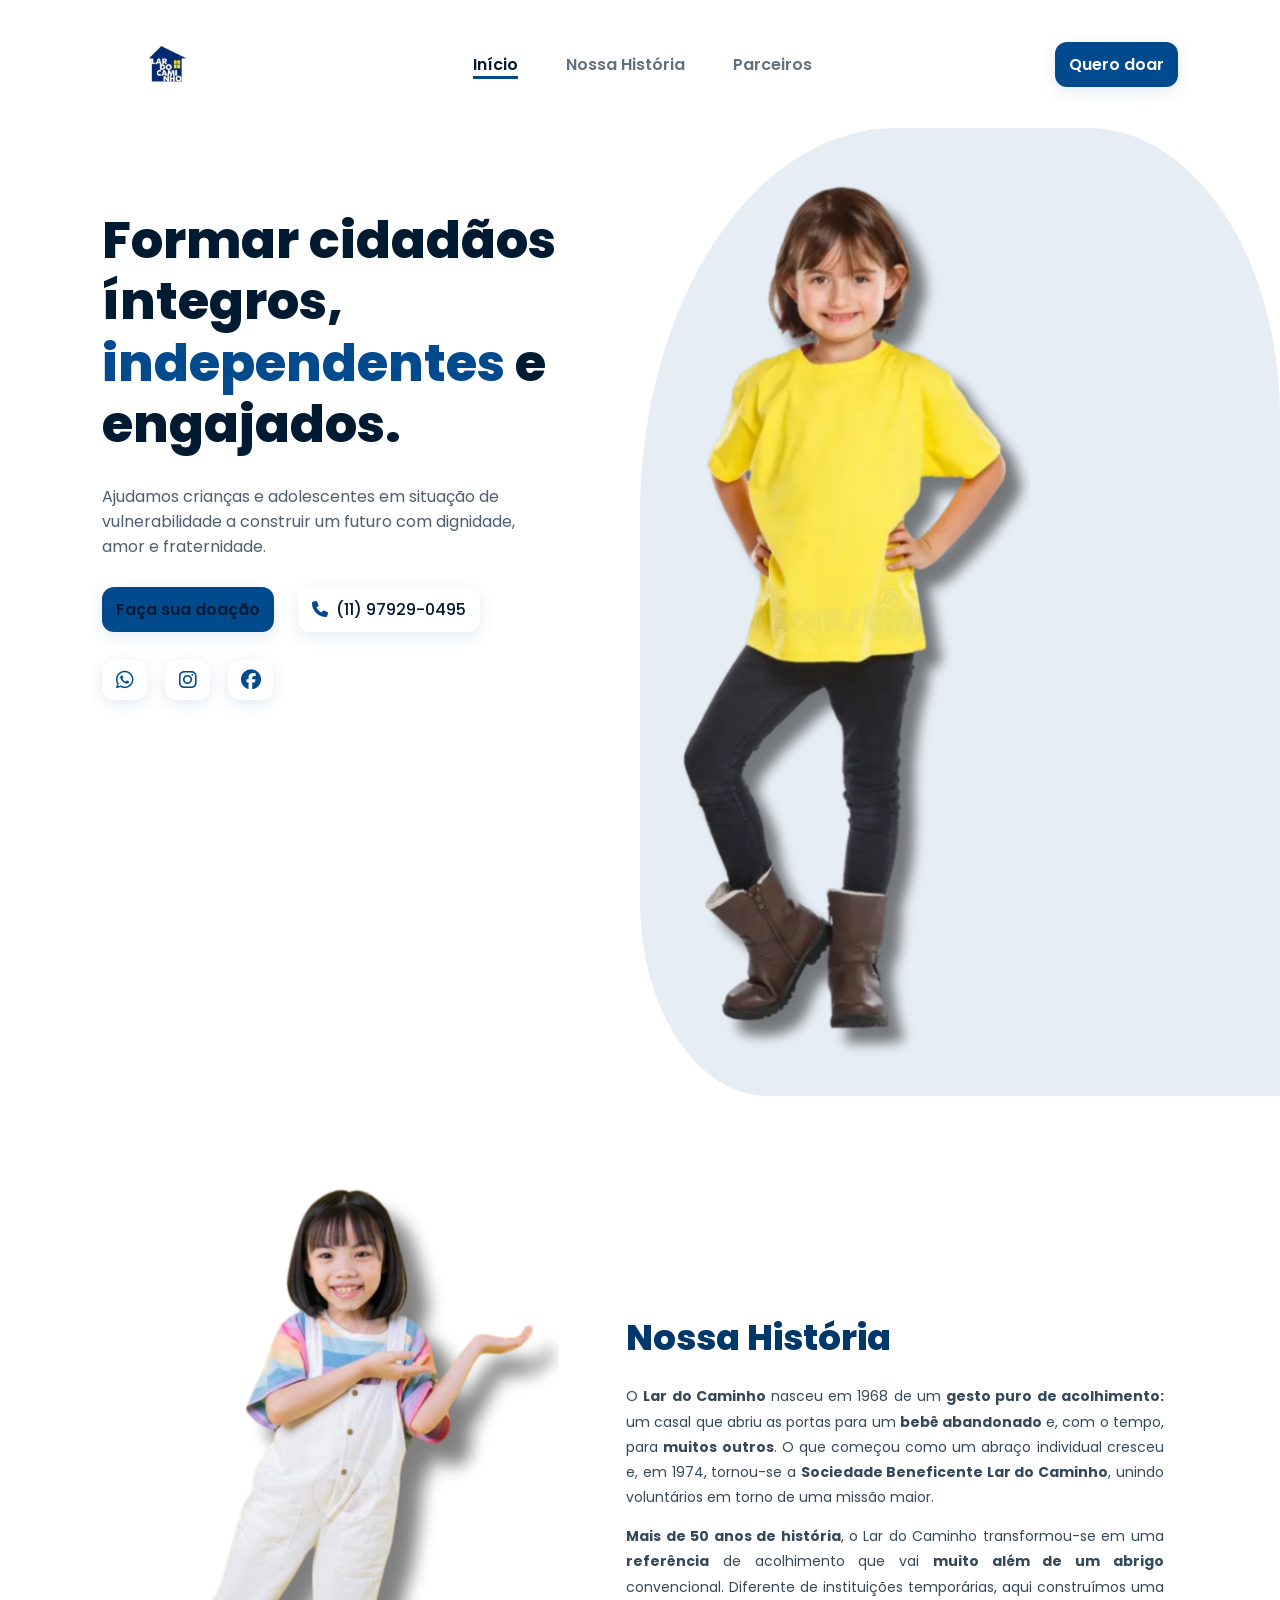
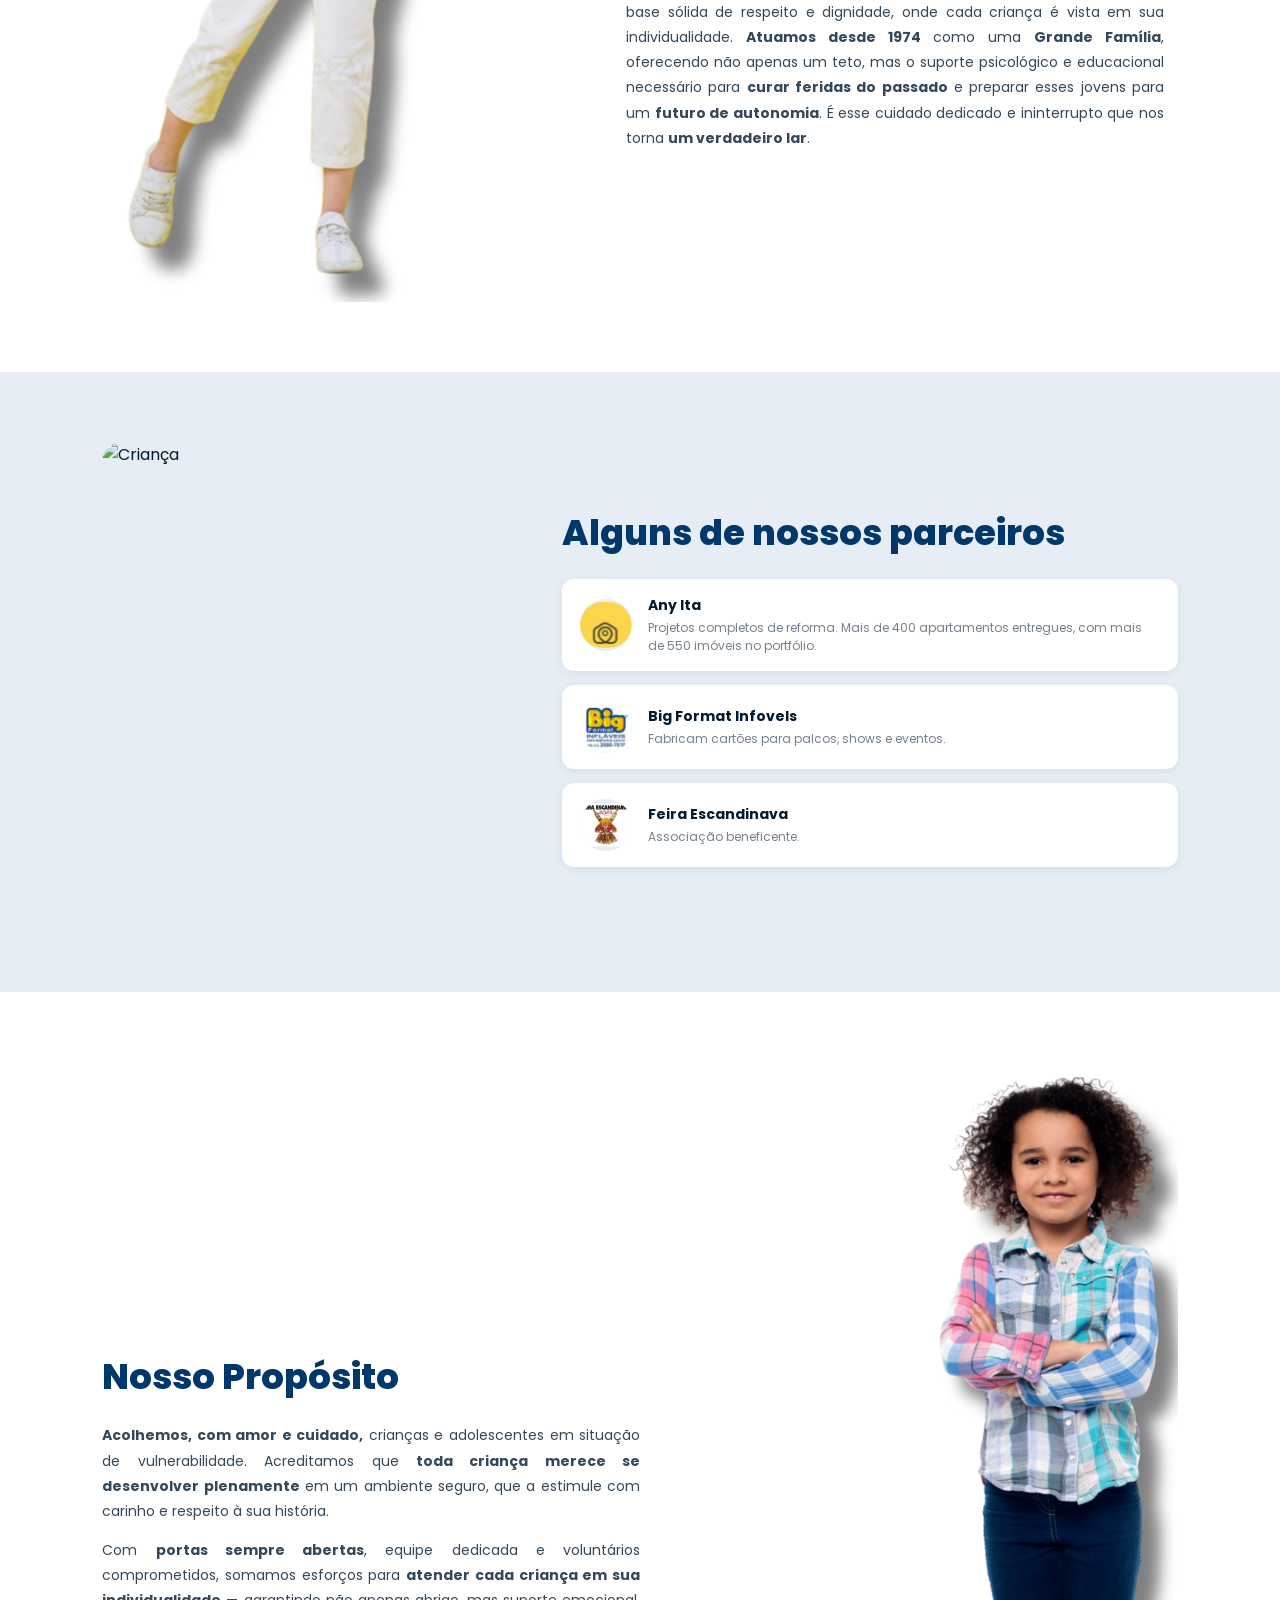
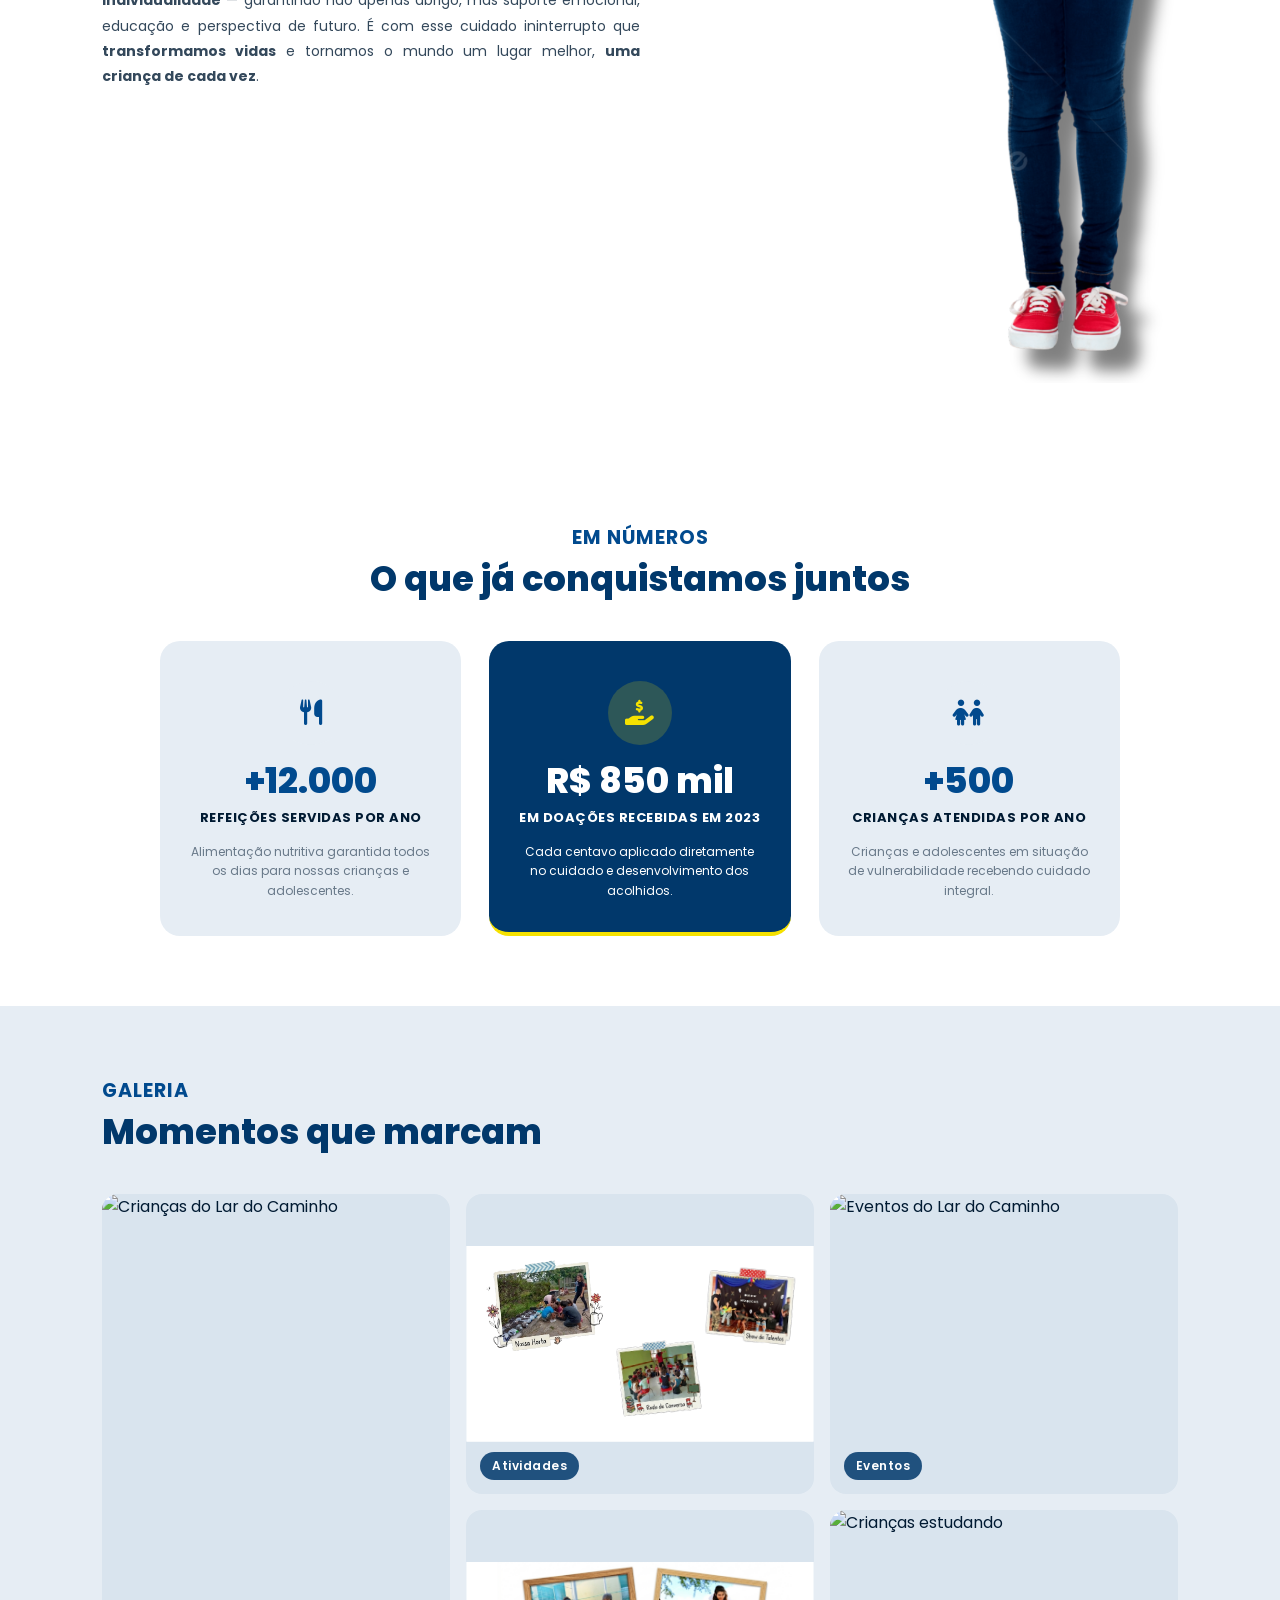
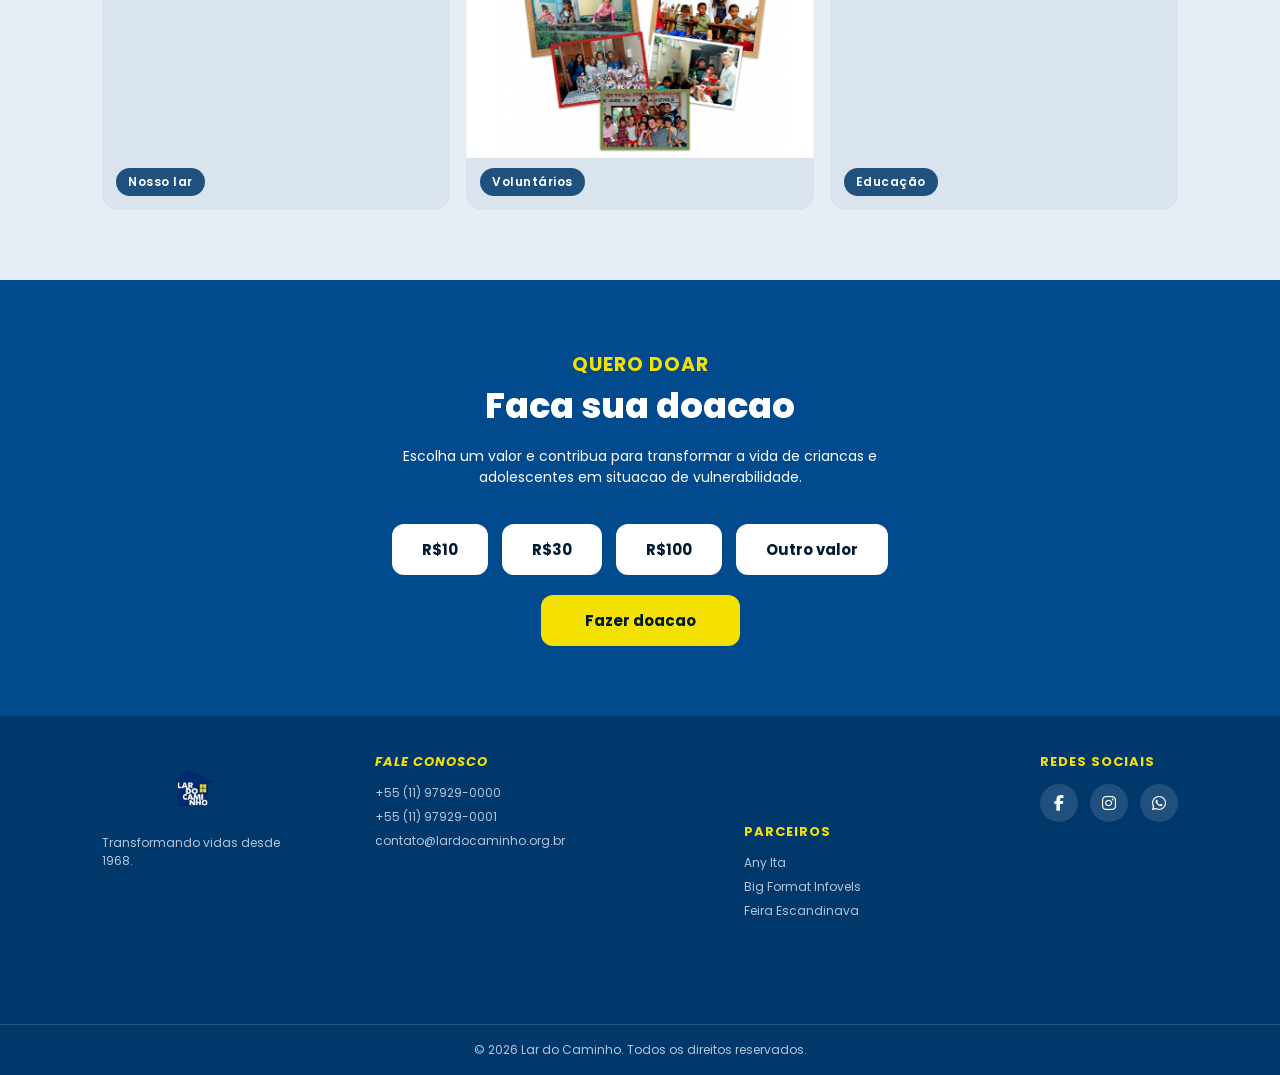
==== commit 3b16c65a: "EDU FEZ" ====
--- a/index.html
+++ b/index.html
@@ -3,7 +3,9 @@
 <head>
     <meta charset="UTF-8">
     <meta name="viewport" content="width=device-width, initial-scale=1.0">
+    <meta name="description" content="Lar do Caminho — acolhimento de crianças e adolescentes em situação de vulnerabilidade desde 1968. Faça sua doação e transforme vidas.">
     <link rel="stylesheet" href="https://cdnjs.cloudflare.com/ajax/libs/font-awesome/6.5.1/css/all.min.css" crossorigin="anonymous" referrerpolicy="no-referrer" />
+    <link rel="stylesheet" href="source/assets/styles/reset.css">
     <link rel="stylesheet" href="source/assets/styles/one.css">
     <script src="https://cdnjs.cloudflare.com/ajax/libs/jquery/3.7.1/jquery.min.js" crossorigin="anonymous" referrerpolicy="no-referrer"></script>
     <script src="https://unpkg.com/scrollreveal"></script>
@@ -13,167 +15,151 @@
     <header>
         <nav id="navbar" aria-label="Navegação principal">
             <a id="nav_logo" href="#home">
-                <img src="./source/assets/images/logo_lar.svg" alt="Lar do Caminho" />  <!-- ajeitar o tamanho da imagem,  -->
+                <img src="source/assets/images/logo_lar.svg" alt="Lar do Caminho" />
             </a>
-
-            <div id="nav_menu_container">
-                <ul id="nav_list">
+ 
+            <ul id="nav_list">
                 <li class="nav-item active"><a href="#home">Início</a></li>
                 <li class="nav-item"><a href="#nossa-historia">Nossa História</a></li>
                 <li class="nav-item"><a href="#parceiros">Parceiros</a></li>
-                <li class="nav-item mobile-only"><a href="#doacao">Doe agora</a></li>
             </ul>
-            </div>
-
+ 
             <a href="#doacao" class="btn-default desktop-only">Quero doar</a>
-
-            <button id="mobile_btn" aria-label="Abrir menu de navegação">
-            <i class="fa-solid fa-bars"></i>
-
-        </button>    
+ 
+            <button id="mobile_btn" aria-label="Abrir menu de navegação" aria-expanded="false" aria-controls="mobile_menu">
+                <i class="fa-solid fa-bars"></i>
+            </button>
+        </nav>
+ 
+        <nav id="mobile_menu" aria-label="Menu mobile" aria-hidden="true">
+            <ul id="mobile_nav_list">
+                <li class="nav-item"><a href="#home">Início</a></li>
+                <li class="nav-item"><a href="#nossa-historia">Nossa História</a></li>
+                <li class="nav-item"><a href="#parceiros">Parceiros</a></li>
+                <li class="nav-item"><a href="#doacao">Doe agora</a></li>
+            </ul>
         </nav>
     </header>
-
+ 
     <main id="content">
-
-       
+ 
         <section id="home">
             <span class="shape"></span>
-
+ 
             <article id="cta">
                 <h1 class="title">
                     Formar cidadãos íntegros,<br>
                     <span>independentes</span> e engajados.
                 </h1>
-
+ 
                 <p class="description">
                     Ajudamos crianças e adolescentes em situação de vulnerabilidade
                     a construir um futuro com dignidade, amor e fraternidade.
                 </p>
-
-                <nav id="cta_buttons">
-                    <a href="#doacao" class="btn-default">Faça sua doação</a>
-
-                    <a href="tel:+5511979290495" id="phone_button">
-                        <button class="btn-default">
+ 
+                <ul id="cta_buttons">
+                    <li>
+                        <a href="#doacao" class="btn-default">Faça sua doação</a>
+                    </li>
+                    <li>
+                        <a href="tel:+5511979290495" id="phone_button">
                             <i class="fa-solid fa-phone"></i>
-                        </button>
-                        (11) 97929-0495
-                    </a>
-                </nav>
-
-                <nav class="social-media-buttons">
-                    <a href=""><i class="fa-brands fa-whatsapp"></i></a>
-                    <a href=""><i class="fa-brands fa-instagram"></i></a>
-                    <a href=""><i class="fa-brands fa-facebook"></i></a>
-                </nav>
+                            (11) 97929-0495
+                        </a>
+                    </li>
+                </ul>
+                
+                <ul class="social-media-buttons">
+                    <li><a href="#" aria-label="WhatsApp"><i class="fa-brands fa-whatsapp"></i></a></li>
+                    <li><a href="https://www.instagram.com/lardocaminho.oficial/" target="_blank" rel="noopener noreferrer" aria-label="Instagram"><i class="fa-brands fa-instagram"></i></a></li>
+                    <li><a href="https://www.facebook.com/LarDoCaminho" target="_blank" rel="noopener noreferrer" aria-label="Facebook"><i class="fa-brands fa-facebook"></i></a></li>
+                </ul>
             </article>
-
+ 
             <figure id="banner">
-                <img src="./source/assets/images/crianca_imagem1.svg" alt="Criança sorrindo" />
+                <img src="source/assets/images/1 1.svg" alt="Criança sorrindo" />
             </figure>
         </section>
-        
+ 
         <section id="nossa-historia">
             <figure id="historia-imagem">
-                <img src="./source/assets/images/crianca_imagem2.svg" alt="Criança feliz" />
+                <img src="source/assets/images/2 1.svg" alt="Criança feliz" />
             </figure>
-
+ 
             <article id="historia-texto">
                 <h2>Nossa História</h2>
                 <p>
-                   O <strong>Lar do Caminho </strong> nasceu em 1968 de um <strong>gesto puro de acolhimento:</strong> um casal que abriu as portas para um <strong>bebê abandonado</strong> e, com o tempo, para <strong>muitos outros</strong>.  O que começou como um abraço individual cresceu e, em 1974, tornou-se a <strong>Sociedade Beneficente Lar do Caminho</strong> , unindo voluntários em torno de uma missão maior.
+                    O <strong>Lar do Caminho</strong> nasceu em 1968 de um <strong>gesto puro de acolhimento:</strong> um casal que abriu as portas para um <strong>bebê abandonado</strong> e, com o tempo, para <strong>muitos outros</strong>. O que começou como um abraço individual cresceu e, em 1974, tornou-se a <strong>Sociedade Beneficente Lar do Caminho</strong>, unindo voluntários em torno de uma missão maior.
                 </p>
                 <p>
-                    <strong>Mais de 50 anos de história</strong> , o Lar do Caminho transformou-se em uma <strong >referência</strong> de acolhimento que vai <strong>muito além de um abrigo</strong> convencional.   Diferente de instituições temporárias, aqui construímos uma base sólida de  respeito e dignidade, onde cada criança é vista em sua individualidade. 
-                    <strong>Atuamos desde 1974</strong> como uma <strong>Grande Família</strong>, oferecendo não apenas um teto, mas o suporte psicológico e educacional necessário para  <strong>curar feridas do passado</strong>  E preparar esses jovens para um <strong>futuro de autonomia </strong>. É esse cuidado dedicado e ininterrupto que nos torna <strong>um verdadeiro lar</strong>.
+                    <strong>Mais de 50 anos de história</strong>, o Lar do Caminho transformou-se em uma <strong>referência</strong> de acolhimento que vai <strong>muito além de um abrigo</strong> convencional. Diferente de instituições temporárias, aqui construímos uma base sólida de respeito e dignidade, onde cada criança é vista em sua individualidade.
+                    <strong>Atuamos desde 1974</strong> como uma <strong>Grande Família</strong>, oferecendo não apenas um teto, mas o suporte psicológico e educacional necessário para <strong>curar feridas do passado</strong> e preparar esses jovens para um <strong>futuro de autonomia</strong>. É esse cuidado dedicado e ininterrupto que nos torna <strong>um verdadeiro lar</strong>.
                 </p>
             </article>
         </section>
-
-        
+ 
         <section id="parceiros">
             <figure id="parceiros-imagem">
-                <img src="./source/assets/images/crianca_imagem3.svg" alt="Criança" />
+                <img src="source/assets/images/crianca catarrenta.svg" alt="Criança" />
             </figure>
-
+ 
             <article id="parceiros-conteudo">
                 <h2>Alguns de nossos parceiros</h2>
-
+ 
                 <ul class="lista-parceiros">
                     <li class="parceiro-item">
-                        <span class="parceiro-logo">
-                             <img class="parceiro-logo" src="source/assets/images/any_ita.svg" alt="Any Ita" /> 
-                        </span>
+                        <figure class="parceiro-logo">
+                            <img src="source/assets/images/any_ita.svg" alt="Any Ita" />
+                        </figure>
                         <article class="parceiro-info">
-                            <h4>Any Ita</h4>
+                            <h3>Any Ita</h3>
                             <p>Projetos completos de reforma. Mais de 400 apartamentos entregues, com mais de 550 imóveis no portfólio.</p>
                         </article>
                     </li>
-
+ 
                     <li class="parceiro-item">
-                        <span class="parceiro-logo">
-                             <img class="parceiro-logo" src="source/assets/images/big_format_infovels.svg" alt="Big Format Infovels" />
-                        </span>
+                        <figure class="parceiro-logo">
+                            <img src="source/assets/images/big_format_infovels.svg" alt="Big Format Infovels" />
+                        </figure>
                         <article class="parceiro-info">
-                            <h4>Big Format Infovels</h4>
+                            <h3>Big Format Infovels</h3>
                             <p>Fabricam cartões para palcos, shows e eventos.</p>
                         </article>
                     </li>
-
+ 
                     <li class="parceiro-item">
-                        <span class="parceiro-logo">
-                             <img class="parceiro-logo" src="source/assets/images/feira_escandinava.svg" alt="Feira Escandinava" />
-                        </span>
+                        <figure class="parceiro-logo">
+                            <img src="source/assets/images/feira_escandinava.svg" alt="Feira Escandinava" />
+                        </figure>
                         <article class="parceiro-info">
-                            <h4>Feira Escandinava</h4>
+                            <h3>Feira Escandinava</h3>
                             <p>Associação beneficente.</p>
                         </article>
                     </li>
                 </ul>
             </article>
         </section>
-
-        <section id="nossa-nsei">  <!-- fazer o css de desenvolvimento -->
-            <figure id="historia-imagem">
-                <img src="./source/assets/images/crianca_imagem1.svg" alt="Criança feliz" />
+ 
+        <section id="nosso-proposito">
+            <figure id="proposito-imagem">
+                <img src="source/assets/images/3 1.svg" alt="Criança feliz" />
             </figure>
-
-            <article id="historia-texto">
-                <h2>Nossa História</h2>
+ 
+            <article id="proposito-texto">
+                <h2>Nosso Propósito</h2>
                 <p>
-                   O <strong>Lar do Caminho </strong> nasceu em 1968 de um <strong>gesto puro de acolhimento:</strong> um casal que abriu as portas para um <strong>bebê abandonado</strong> e, com o tempo, para <strong>muitos outros</strong>.  O que começou como um abraço individual cresceu e, em 1974, tornou-se a <strong>Sociedade Beneficente Lar do Caminho</strong> , unindo voluntários em torno de uma missão maior.
+                    <strong>Acolhemos, com amor e cuidado,</strong> crianças e adolescentes em situação de vulnerabilidade. Acreditamos que <strong>toda criança merece se desenvolver plenamente</strong> em um ambiente seguro, que a estimule com carinho e respeito à sua história.
                 </p>
                 <p>
-                    <strong>Mais de 50 anos de história</strong> , o Lar do Caminho transformou-se em uma <strong >referência</strong> de acolhimento que vai <strong>muito além de um abrigo</strong> convencional.   Diferente de instituições temporárias, aqui construímos uma base sólida de  respeito e dignidade, onde cada criança é vista em sua individualidade. 
-                    <strong>Atuamos desde 1974</strong> como uma <strong>Grande Família</strong>, oferecendo não apenas um teto, mas o suporte psicológico e educacional necessário para  <strong>curar feridas do passado</strong>  E preparar esses jovens para um <strong>futuro de autonomia </strong>. É esse cuidado dedicado e ininterrupto que nos torna <strong>um verdadeiro lar</strong>.
+                    Com <strong>portas sempre abertas</strong>, equipe dedicada e voluntários comprometidos, somamos esforços para <strong>atender cada criança em sua individualidade</strong> — garantindo não apenas abrigo, mas suporte emocional, educação e perspectiva de futuro. É com esse cuidado ininterrupto que <strong>transformamos vidas</strong> e tornamos o mundo um lugar melhor, <strong>uma criança de cada vez</strong>.
                 </p>
             </article>
         </section>
-
-        
-        <section id="nossa-nsei2">  <!-- fazer o css de desenvolvimento -->  
-            <figure id="historia-imagem">
-                <img src="./source/assets/images/crianca_imagem2.svg" alt="Criança feliz" />
-            </figure>
-
-            <article id="historia-texto">
-                <h2>Nossa História</h2>
-                <p>
-                   O <strong>Lar do Caminho </strong> nasceu em 1968 de um <strong>gesto puro de acolhimento:</strong> um casal que abriu as portas para um <strong>bebê abandonado</strong> e, com o tempo, para <strong>muitos outros</strong>.  O que começou como um abraço individual cresceu e, em 1974, tornou-se a <strong>Sociedade Beneficente Lar do Caminho</strong> , unindo voluntários em torno de uma missão maior.
-                </p>
-                <p>
-                    <strong>Mais de 50 anos de história</strong> , o Lar do Caminho transformou-se em uma <strong >referência</strong> de acolhimento que vai <strong>muito além de um abrigo</strong> convencional.   Diferente de instituições temporárias, aqui construímos uma base sólida de  respeito e dignidade, onde cada criança é vista em sua individualidade. 
-                    <strong>Atuamos desde 1974</strong> como uma <strong>Grande Família</strong>, oferecendo não apenas um teto, mas o suporte psicológico e educacional necessário para  <strong>curar feridas do passado</strong>  E preparar esses jovens para um <strong>futuro de autonomia </strong>. É esse cuidado dedicado e ininterrupto que nos torna <strong>um verdadeiro lar</strong>.
-                </p>
-            </article>
-        </section>
-
-        
+ 
         <section id="dados">
             <h2 class="section-title">Em números</h2>
             <h3 class="section-subtitle">O que já conquistamos juntos</h3>
-
+ 
             <ul id="dados-grid">
                 <li class="dado-card">
                     <span class="dado-icone">
@@ -183,7 +169,7 @@
                     <p class="dado-label">Refeições servidas por ano</p>
                     <span class="dado-desc">Alimentação nutritiva garantida todos os dias para nossas crianças e adolescentes.</span>
                 </li>
-
+ 
                 <li class="dado-card dado-destaque">
                     <span class="dado-icone">
                         <i class="fa-solid fa-hand-holding-dollar"></i>
@@ -192,7 +178,7 @@
                     <p class="dado-label">Em doações recebidas em 2023</p>
                     <span class="dado-desc">Cada centavo aplicado diretamente no cuidado e desenvolvimento dos acolhidos.</span>
                 </li>
-
+ 
                 <li class="dado-card">
                     <span class="dado-icone">
                         <i class="fa-solid fa-children"></i>
@@ -203,62 +189,127 @@
                 </li>
             </ul>
         </section>
-
-        
+ 
         <section id="galeria">
             <h2 class="section-title">Galeria</h2>
             <h3 class="section-subtitle">Momentos que marcam</h3>
-
+ 
             <ul id="galeria-grid">
-                <li class="galeria-item galeria-destaque"> 
-                    <img src="./source/assets/images/nosso_lar.svg" alt="Crianças do Lar do Caminho" />  <!-- ajustar o tamanho da imagem 1280px por 720px -->
+                <li class="galeria-item galeria-destaque">
+                    <img src="source/assets/images/nosso_lar.svg" alt="Crianças do Lar do Caminho" />
                     <span class="galeria-label">Nosso lar</span>
                 </li>
-                <li class="galeria-item">  
-                    <img src="./source/assets/images/atividades.svg" alt="Atividades recreativas" />  <!-- fazer o css de desenvolvimento 1280px por 720px -->
+                <li class="galeria-item">
+                    <img src="source/assets/images/atividades.svg" alt="Atividades recreativas" />
                     <span class="galeria-label">Atividades</span>
                 </li>
                 <li class="galeria-item">
-                    <img src="./source/assets/images/eventos.svg" />
+                    <img src="source/assets/images/eventos.svg" alt="Eventos do Lar do Caminho" />
                     <span class="galeria-label">Eventos</span>
                 </li>
-                <li class="galeria-item">  
-                    <img src="./source/assets/images/voluntarios.svg" alt="Voluntários em ação" />  <!-- fazer o css de desenvolvimento 1280px por 720px --> 
+                <li class="galeria-item">
+                    <img src="source/assets/images/voluntarios.svg" alt="Voluntários em ação" />
                     <span class="galeria-label">Voluntários</span>
                 </li>
                 <li class="galeria-item">
-                    <img src="./source/assets/images/atividades.svg" alt="Crianças estudando" />
+                    <img src="source/assets/images/educacao.svg" alt="Crianças estudando" />
                     <span class="galeria-label">Educação</span>
                 </li>
             </ul>
         </section>
-            
-        
+ 
         <section id="doacao">
             <h2 class="section-title">Quero Doar</h2>
-            <h2>Faça sua doação</h2>
+            <h3 class="section-subtitle">Faca sua doacao</h3>
             <p>
-                Escolha um valor e contribua para transformar a vida de crianças
-                e adolescentes em situação de vulnerabilidade.
+                Escolha um valor e contribua para transformar a vida de criancas
+                e adolescentes em situacao de vulnerabilidade.
             </p>
 
-            <nav class="valores">
-                <button>R$10</button>
-                <button>R$30</button>
-                <button>R$100</button>
-                <button>Outro valor</button>
-            </nav>
-        
-        </section>
-
+            <ul class="valores">
+                <li><button type="button" data-modal="modal_10">R$10</button></li>
+                <li><button type="button" data-modal="modal_30">R$30</button></li>
+                <li><button type="button" data-modal="modal_100">R$100</button></li>
+                <li><button type="button" data-modal="modal_outro">Outro valor</button></li>
+            </ul>
+
+            <button type="button" class="btn-fazer-doacao">Fazer doacao</button>
+
+            <section id="modal_10" class="modal-overlay" role="dialog" aria-modal="true" aria-labelledby="modal_10_titulo" aria-hidden="true">
+                <article class="modal-box">
+                    <button type="button" class="modal-fechar" aria-label="Fechar"><i class="fa-solid fa-xmark"></i></button>
+                    <section class="modal-conteudo">
+                        <figure class="modal-qr">
+                            <img src="source/assets/images/qr_pix_10.png" alt="QR Code Pix para doacao de R$ 10">
+                            <figcaption>Pix - R$ 10</figcaption>
+                        </figure>
+                        <article class="modal-texto">
+                            <span class="modal-kicker">Doacao via Pix</span>
+                            <h3 id="modal_10_titulo">Obrigado pela sua doacao de R$ 10!</h3>
+                            <p>Aponte a camera do seu banco para o QR Code ao lado para concluir. Cada contribuicao garante acolhimento, alimentacao e educacao para nossas criancas.</p>
+                        </article>
+                    </section>
+                </article>
+            </section>
+
+            <section id="modal_30" class="modal-overlay" role="dialog" aria-modal="true" aria-labelledby="modal_30_titulo" aria-hidden="true">
+                <article class="modal-box">
+                    <button type="button" class="modal-fechar" aria-label="Fechar"><i class="fa-solid fa-xmark"></i></button>
+                    <section class="modal-conteudo">
+                        <figure class="modal-qr">
+                            <img src="source/assets/images/qr_pix_30.png" alt="QR Code Pix para doacao de R$ 30">
+                            <figcaption>Pix - R$ 30</figcaption>
+                        </figure>
+                        <article class="modal-texto">
+                            <span class="modal-kicker">Doacao via Pix</span>
+                            <h3 id="modal_30_titulo">Obrigado pela sua doacao de R$ 30!</h3>
+                            <p>Aponte a camera do seu banco para o QR Code ao lado para concluir. Cada contribuicao garante acolhimento, alimentacao e educacao para nossas criancas.</p>
+                        </article>
+                    </section>
+                </article>
+            </section>
+
+            <section id="modal_100" class="modal-overlay" role="dialog" aria-modal="true" aria-labelledby="modal_100_titulo" aria-hidden="true">
+                <article class="modal-box">
+                    <button type="button" class="modal-fechar" aria-label="Fechar"><i class="fa-solid fa-xmark"></i></button>
+                    <section class="modal-conteudo">
+                        <figure class="modal-qr">
+                            <img src="source/assets/images/qr_pix_100.png" alt="QR Code Pix para doacao de R$ 100">
+                            <figcaption>Pix - R$ 100</figcaption>
+                        </figure>
+                        <article class="modal-texto">
+                            <span class="modal-kicker">Doacao via Pix</span>
+                            <h3 id="modal_100_titulo">Obrigado pela sua doacao de R$ 100!</h3>
+                            <p>Aponte a camera do seu banco para o QR Code ao lado para concluir. Cada contribuicao garante acolhimento, alimentacao e educacao para nossas criancas.</p>
+                        </article>
+                    </section>
+                </article>
+            </section>
+
+            <section id="modal_outro" class="modal-overlay" role="dialog" aria-modal="true" aria-labelledby="modal_outro_titulo" aria-hidden="true">
+                <article class="modal-box">
+                    <button type="button" class="modal-fechar" aria-label="Fechar"><i class="fa-solid fa-xmark"></i></button>
+                    <section class="modal-conteudo">
+                        <figure class="modal-qr">
+                            <img src="source/assets/images/qr_pix_outro.png" alt="QR Code Pix para doacao de qualquer valor">
+                            <figcaption>Pix - qualquer valor</figcaption>
+                        </figure>
+                        <article class="modal-texto">
+                            <span class="modal-kicker">Doacao via Pix</span>
+                            <h3 id="modal_outro_titulo">Obrigado por escolher doar!</h3>
+                            <p>Escaneie o QR Code ao lado e informe o valor que desejar no aplicativo do seu banco. Cada contribuicao garante acolhimento, alimentacao e educacao para nossas criancas.</p>
+                        </article>
+                    </section>
+                </article>
+            </section>
+        </section>
     </main>
 
-    
     <footer>
         <section id="footer-items">
             <figure class="footer-logo">
-                <img src="./source/assets/images/logo_lar.svg" alt="Lar do Caminho" /> <!--  ajustar o tamanho da imagem no css, 1920 x 1080 -->
-                <figcaption>Transformando vidas desde 1954.</figcaption>
+                <img src="source/assets/images/logo_lar.svg" alt="Lar do Caminho">
+                <figcaption>Transformando vidas desde 1968.</figcaption>
             </figure>
 
             <address class="footer-col">
@@ -268,26 +319,84 @@
                 <p>contato@lardocaminho.org.br</p>
             </address>
 
-            <nav class="footer-col">
+            <section class="footer-col">
                 <h4>Parceiros</h4>
                 <p>Any Ita</p>
                 <p>Big Format Infovels</p>
-                <p>Feira Escalinatas</p>
-            </nav>
-
-            <nav class="footer-col">
+                <p>Feira Escandinava</p>
+            </section>
+
+            <nav class="footer-col" aria-label="Redes sociais">
                 <h4>Redes Sociais</h4>
                 <ul class="redes-icones">
-                    <li><a href=""><i class="fa-brands fa-facebook-f"></i></a></li>
-                    <li><a href=""><i class="fa-brands fa-instagram"></i></a></li>
-                    <li><a href=""><i class="fa-brands fa-whatsapp"></i></a></li>
+                    <li><a href="https://www.facebook.com/LarDoCaminho" target="_blank" rel="noopener noreferrer" aria-label="Facebook"><i class="fa-brands fa-facebook-f"></i></a></li>
+                    <li><a href="https://www.instagram.com/lardocaminho.oficial/" target="_blank" rel="noopener noreferrer" aria-label="Instagram"><i class="fa-brands fa-instagram"></i></a></li>
+                    <li><a href="#" aria-label="WhatsApp"><i class="fa-brands fa-whatsapp"></i></a></li>
                 </ul>
             </nav>
         </section>
 
-        <p id="footer-bottom">© 2024 Lar do Caminho. Todos os direitos reservados.</p>
+        <p id="footer-bottom">© 2026 Lar do Caminho. Todos os direitos reservados.</p>
     </footer>
 
-   
+    <script>
+        const mobileBtn = document.getElementById('mobile_btn');
+        const mobileMenu = document.getElementById('mobile_menu');
+
+        mobileBtn.addEventListener('click', function () {
+            const isOpen = mobileMenu.classList.toggle('active');
+            mobileBtn.setAttribute('aria-expanded', isOpen);
+            mobileMenu.setAttribute('aria-hidden', !isOpen);
+        });
+
+        mobileMenu.querySelectorAll('a').forEach(function (link) {
+            link.addEventListener('click', function () {
+                mobileMenu.classList.remove('active');
+                mobileBtn.setAttribute('aria-expanded', 'false');
+                mobileMenu.setAttribute('aria-hidden', 'true');
+            });
+        });
+    </script>
+
+    <script>
+        const botoesValor = document.querySelectorAll('.valores button[data-modal]');
+        const modais = document.querySelectorAll('.modal-overlay');
+
+        function abrirModal(id) {
+            const modal = document.getElementById(id);
+            if (!modal) return;
+            modal.classList.add('open');
+            modal.setAttribute('aria-hidden', 'false');
+            document.body.style.overflow = 'hidden';
+        }
+
+        function fecharModal(modal) {
+            modal.classList.remove('open');
+            modal.setAttribute('aria-hidden', 'true');
+            document.body.style.overflow = '';
+        }
+
+        botoesValor.forEach(function (botao) {
+            botao.addEventListener('click', function () {
+                abrirModal(botao.dataset.modal);
+            });
+        });
+
+        modais.forEach(function (modal) {
+            modal.addEventListener('click', function (e) {
+                if (e.target === modal) fecharModal(modal);
+            });
+
+            modal.querySelector('.modal-fechar').addEventListener('click', function () {
+                fecharModal(modal);
+            });
+        });
+
+        document.addEventListener('keydown', function (e) {
+            if (e.key === 'Escape') {
+                document.querySelectorAll('.modal-overlay.open').forEach(fecharModal);
+            }
+        });
+    </script>
 </body>
-</html>
+</html>
--- a/source/assets/styles/one.css
+++ b/source/assets/styles/one.css
@@ -1,5 +1,4 @@
 @import url('https://fonts.googleapis.com/css2?family=Poppins:wght@100;200;300;400;500;600;700;800;900&display=swap');
-
 
 * {
     font-family: 'Poppins', sans-serif;
@@ -8,21 +7,19 @@
     box-sizing: border-box;
 }
 
-html {
-    scroll-behavior: smooth;
-}
-
 body {
-    background-color: #fff9ea;
+    background-color: #ffffff;
+    color: #001a32;
 }
 
 section {
-    padding: 28px 8%;
+    padding: 70px 8%;
 }
 
 img {
     display: block;
     max-width: 100%;
+    height: auto;
 }
 
 ul {
@@ -35,24 +32,28 @@
     display: flex;
     align-items: center;
     justify-content: center;
-    background-color: #F7B731;
+    background-color: #014a8e;
     border-radius: 12px;
     padding: 10px 14px;
     font-weight: 600;
-    box-shadow: 0 0 10px 2px rgba(0, 0, 0, 0.1);
+    box-shadow: 0 4px 16px rgba(1, 74, 142, 0.12);
     cursor: pointer;
     transition: background-color 0.3s ease;
-    color: #1A1A1A;
+    color: #ffffff;
     text-decoration: none;
 }
 
 .btn-default:hover {
-    background-color: #f8d477;
+    background-color: #014380;
 }
 
 .social-media-buttons {
     display: flex;
     gap: 18px;
+}
+
+.social-media-buttons li {
+    display: flex;
 }
 
 .social-media-buttons a {
@@ -63,19 +64,19 @@
     height: 40px;
     background-color: #ffffff;
     font-size: 1.25rem;
-    border-radius: 10px;
+    border-radius: 12px;
     text-decoration: none;
-    color: #1d1d1d;
-    box-shadow: 0 0 12px 4px rgba(0, 0, 0, 0.1);
-    transition: box-shadow 0.3s ease;
+    color: #014a8e;
+    box-shadow: 0 4px 16px rgba(1, 74, 142, 0.12);
+    transition: box-shadow 0.3s ease, color 0.3s ease;
 }
 
 .social-media-buttons a:hover {
-    box-shadow: 0 0 12px 8px rgba(0, 0, 0, 0.1);
+    box-shadow: 0 0 12px 8px rgba(1, 74, 142, 0.18);
 }
 
 .section-title {
-    color: #F5A623;
+    color: #014a8e;
     font-size: 1.2rem;
     font-weight: 700;
     text-transform: uppercase;
@@ -83,8 +84,9 @@
 }
 
 .section-subtitle {
-    font-size: 2.1875rem;
+    font-size: 2.2rem;
     font-weight: 800;
+    color: #01386b;
 }
 
 
@@ -93,7 +95,7 @@
     padding: 28px 8%;
     position: sticky;
     top: 0;
-    background-color: #fff9ea;
+    background-color: #ffffff;
     z-index: 3;
 }
 
@@ -105,7 +107,7 @@
 }
 
 #nav_logo img {
-    height: 56px;
+    height: 72px;
     width: auto;
 }
 
@@ -116,13 +118,13 @@
 
 .nav-item a {
     text-decoration: none;
-    color: rgba(29, 29, 29, 0.68);
+    color: rgba(0, 26, 50, 0.62);
     font-weight: 600;
 }
 
 .nav-item.active a {
-    color: #1d1d1d;
-    border-bottom: 3px solid #F7B731;
+    color: #001a32;
+    border-bottom: 3px solid #014a8e;
 }
 
 #mobile_btn {
@@ -145,12 +147,14 @@
         background-color: transparent;
         font-size: 1.5rem;
         cursor: pointer;
+        color: #014a8e;
     }
 
     #mobile_menu.active {
         display: flex;
         flex-direction: column;
         align-items: center;
+        padding: 16px 0;
     }
 
     #mobile_nav_list {
@@ -168,8 +172,9 @@
 
 #home {
     display: flex;
-    min-height: calc(100vh - 91px);
+    min-height: calc(100vh - 128px);
     position: relative;
+    padding: 28px 8% 0;
 }
 
 #cta {
@@ -184,28 +189,32 @@
 #cta .title {
     font-size: 3.2rem;
     font-weight: 800;
-    color: #1d1d1d;
+    color: #001a32;
     line-height: 1.2;
 }
 
 #cta .title span {
-    color: #2356A8;
+    color: #014a8e;
 }
 
 #cta .description {
     font-size: 1rem;
-    color: #666;
+    color: rgba(0, 26, 50, 0.70);
     max-width: 420px;
 }
 
 #cta_buttons {
     display: flex;
     gap: 24px;
+}
+
+#cta_buttons li {
+    display: flex;
 }
 
 #cta_buttons a {
     text-decoration: none;
-    color: #1d1d1d;
+    color: #001a32;
 }
 
 #phone_button {
@@ -215,34 +224,34 @@
     background-color: #ffffff;
     padding: 8px 14px;
     font-weight: 500;
-    box-shadow: 0 0 12px 4px rgba(0, 0, 0, 0.1);
+    box-shadow: 0 4px 16px rgba(1, 74, 142, 0.12);
     border-radius: 12px;
     text-decoration: none;
-    color: #1A1A1A;
-}
-
-#phone_button button {
-    box-shadow: none;
+    color: #001a32;
+}
+
+#phone_button i {
+    color: #014a8e;
 }
 
 #banner {
     display: flex;
     align-items: flex-end;
-    justify-content: flex-end;
-    width: 60%;
+    justify-content: center;
+    width: 50%;
     z-index: 2;
     margin: 0;
 }
 
 #banner img {
-    height: 90%;
-    width: auto;
-    object-fit: cover;
-    border-radius: 20px 20px 0 0;
+    width: 100%;
+    max-width: 350px;
+    height: auto;
+    object-fit: contain;
 }
 
 .shape {
-    background-color: #ffe8b4;
+    background-color: #e6edf4;
     width: 50%;
     height: 100%;
     position: absolute;
@@ -271,108 +280,13 @@
 }
 
 @media screen and (max-width: 450px) {
-    #phone_button button {
+    #phone_button i {
         display: none;
     }
 }
 
 
-#cards {
-    display: flex;
-    flex-direction: column;
-    align-items: center;
-    background: #F2F2F2;
-}
-
-#cards-grid {
-    width: 100%;
-    display: flex;
-    justify-content: center;
-    gap: 24px;
-    margin-top: 32px;
-    flex-wrap: wrap;
-    padding: 0;
-}
-
-.card {
-    display: flex;
-    flex-direction: column;
-    align-items: center;
-    border-radius: 20px;
-    gap: 14px;
-    width: 22%;
-    min-width: 200px;
-    padding: 24px 20px;
-    background-color: #ffffff;
-    box-shadow: 0 0 12px 4px rgba(0, 0, 0, 0.1);
-    position: relative;
-    overflow: hidden;
-    text-align: center;
-}
-
-.card-icon {
-    position: absolute;
-    background-color: #1A3A6B;
-    display: flex;
-    align-items: center;
-    justify-content: center;
-    font-size: 1.4rem;
-    color: #F7B731;
-    width: 70px;
-    height: 70px;
-    right: -10px;
-    top: -10px;
-    border-radius: 0 37.5px 0 42.5px;
-}
-
-.card-img-placeholder {
-    background: #F2F2F2;
-    border-radius: 10px;
-    width: 100%;
-    height: 90px;
-    display: block;
-}
-
-.card h3 {
-    font-size: 14px;
-    font-weight: 700;
-    color: #1A1A1A;
-}
-
-.card p {
-    font-size: 12px;
-    color: #888;
-    flex: 1;
-}
-
-.card button {
-    background: #F7B731;
-    color: #1A1A1A;
-    border: none;
-    border-radius: 8px;
-    padding: 8px 20px;
-    font-size: 13px;
-    font-weight: 600;
-    cursor: pointer;
-    width: 100%;
-    transition: opacity 0.2s;
-}
-
-.card button:hover {
-    opacity: 0.85;
-}
-
-@media screen and (max-width: 900px) {
-    .card { width: calc(50% - 12px); }
-}
-
-@media screen and (max-width: 500px) {
-    .card { width: 100%; }
-}
-
-
 #nossa-historia {
-    min-height: calc(100vh - 91px);
     display: flex;
     align-items: center;
     justify-content: center;
@@ -381,84 +295,77 @@
 }
 
 #historia-imagem {
+    width: 450px;
+    flex-shrink: 0;
+    margin: 0;
+}
+
+#historia-imagem img {
+    width: 100%;
+    height: auto;
+    object-fit: contain;
+    border-radius: 20px;
+}
+
+#historia-texto {
+    width: 50%;
+}
+
+#historia-texto h2 {
+    font-size: 2.2rem;
+    font-weight: 800;
+    color: #01386b;
+    margin: 8px 0 20px;
+}
+
+#historia-texto p {
+    font-size: 0.875rem;
+    color: rgba(0, 26, 50, 0.80);
+    margin-bottom: 14px;
+    line-height: 1.8;
+    text-align: justify;
+}
+
+@media screen and (max-width: 1170px) {
+    #nossa-historia {
+        flex-direction: column;
+    }
+
+    #historia-imagem {
+        display: none;
+    }
+
+    #historia-texto {
+        width: 90%;
+    }
+}
+
+
+#parceiros {
+    background: #e6edf4;
+    display: flex;
+    align-items: center;
+    gap: 60px;
+}
+
+#parceiros-imagem {
     width: 400px;
     flex-shrink: 0;
     margin: 0;
 }
 
-#historia-imagem img {
+#parceiros-imagem img {
     width: 100%;
-    height: 420px;
-    object-fit: cover;
+    height: 480px;
+    object-fit: contain;
     border-radius: 20px;
 }
 
-#historia-texto {
-    width: 50%;
-}
-
-
-
-#historia-texto h2 {
+#parceiros-conteudo h2 {
     font-size: 2.2rem;
     font-weight: 800;
-    color: #1A1A1A;
+    color: #01386b;
     margin: 8px 0 20px;
-    white-space: pre-line;
-    text-align: justify;
-}
-
-#historia-texto p {
-    font-size: 14px;
-    color: #444444;
-    margin-bottom: 14px;
-    line-height: 1.8;
-    white-space: pre-line;
-    text-align: justify;
-
-}
-
-
-@media screen and (max-width: 1170px) {
-    #nossa-historia {
-        flex-direction: column;
-    }
-
-    #historia-imagem {
-        display: none;
-    }
-
-    #historia-texto {
-        width: 90%;
-    }
-}
-
-
-#parceiros {
-    background: #F2F2F2;
-    display: flex;
-    align-items: flex-start;
-    gap: 60px;
-}
-
-#parceiros-imagem {
-    width: 300px;
-    flex-shrink: 0;
-    margin: 0;
-}
-
-#parceiros-imagem img {
-    width: 100%;
-    height: 380px;
-    object-fit: cover;
-    border-radius: 20px;
-}
-
-#parceiros-conteudo h2 {
-    font-size: 2rem;
-    font-weight: 800;
-    color: #1A1A1A;
-    margin: 8px 0 28px;
 }
 
 #parceiros-conteudo {
@@ -478,7 +385,7 @@
     display: flex;
     align-items: center;
     gap: 16px;
-    box-shadow: 0 2px 8px rgba(0, 0, 0, 0.07);
+    box-shadow: 0 2px 10px rgba(1, 74, 142, 0.08);
 }
 
 .parceiro-logo {
@@ -486,28 +393,34 @@
     height: 52px;
     border-radius: 50%;
     flex-shrink: 0;
-    background: #F2F2F2;
-    display: flex;
-    align-items: center;
-    justify-content: center;
-    font-size: 1.4rem;
-    color: #1A3A6B;
-}
-
-.parceiro-info h4 {
-    font-size: 14px;
+    background: #e6edf4;
+    display: flex;
+    align-items: center;
+    justify-content: center;
+    overflow: hidden;
+    margin: 0;
+}
+
+.parceiro-logo img {
+    width: 100%;
+    height: 100%;
+    object-fit: contain;
+}
+
+.parceiro-info h3 {
+    font-size: 0.875rem;
     font-weight: 700;
-    color: #1A1A1A;
+    color: #001a32;
     margin-bottom: 3px;
 }
 
 .parceiro-info p {
-    font-size: 12px;
-    color: #888;
+    font-size: 0.75rem;
+    color: rgba(0, 26, 50, 0.55);
     line-height: 1.5;
 }
 
-@media screen and (max-width: 1000px) {
+@media screen and (max-width: 1170px) {
     #parceiros {
         flex-direction: column;
     }
@@ -518,26 +431,256 @@
 }
 
 
-#doacao {
-    background: #F7B731;
-    text-align: center;
-    padding: 70px 8%;
-}
-
-#doacao .section-title {
-    color: #1A3A6B;
-}
-
-#doacao h2 {
+#nosso-proposito {
+    display: flex;
+    flex-direction: row-reverse;
+    align-items: center;
+    justify-content: center;
+    gap: 60px;
+    background: #ffffff;
+}
+
+#proposito-imagem {
+    width: 250px;
+    flex-shrink: 0;
+    margin: 0;
+}
+
+#proposito-imagem img {
+    width: 100%;
+    height: auto;
+    object-fit: contain;
+    border-radius: 20px;
+}
+
+#proposito-texto {
+    width: 50%;
+    margin-right: auto;
+}
+
+#proposito-texto h2 {
     font-size: 2.2rem;
     font-weight: 800;
-    color: #1A1A1A;
-    margin: 8px 0 14px;
+    color: #01386b;
+    margin: 8px 0 20px;
+}
+
+#proposito-texto p {
+    font-size: 0.875rem;
+    color: rgba(0, 26, 50, 0.80);
+    margin-bottom: 14px;
+    line-height: 1.8;
+    text-align: justify;
+}
+
+@media screen and (max-width: 1170px) {
+    #nosso-proposito {
+        flex-direction: column;
+    }
+
+    #proposito-imagem {
+        display: none;
+    }
+
+    #proposito-texto {
+        width: 90%;
+    }
+}
+
+
+#dados {
+    background: #ffffff;
+    text-align: center;
+}
+
+#dados .section-subtitle {
+    margin-bottom: 36px;
+}
+
+#dados-grid {
+    display: flex;
+    justify-content: center;
+    gap: 28px;
+    flex-wrap: wrap;
+}
+
+.dado-card {
+    background: #e6edf4;
+    border-radius: 20px;
+    padding: 40px 28px 32px;
+    width: 28%;
+    min-width: 220px;
+    display: flex;
+    flex-direction: column;
+    align-items: center;
+    gap: 10px;
+    border-bottom: 4px solid transparent;
+    transition: border-color 0.3s, transform 0.3s, box-shadow 0.3s;
+}
+
+.dado-card:hover {
+    border-color: #014a8e;
+    transform: translateY(-6px);
+    box-shadow: 0 12px 32px rgba(1, 74, 142, 0.18);
+}
+
+.dado-destaque {
+    background: #01386b;
+    border-bottom-color: #f5e100;
+}
+
+.dado-destaque .dado-numero,
+.dado-destaque .dado-label,
+.dado-destaque .dado-desc {
+    color: #ffffff;
+}
+
+.dado-destaque .dado-icone {
+    background: rgba(245, 225, 0, 0.18);
+    color: #f5e100;
+}
+
+.dado-destaque:hover {
+    border-color: #f5e100;
+}
+
+.dado-icone {
+    width: 64px;
+    height: 64px;
+    border-radius: 50%;
+    background: #e6edf4;
+    color: #014a8e;
+    display: flex;
+    align-items: center;
+    justify-content: center;
+    font-size: 1.6rem;
+    margin-bottom: 8px;
+}
+
+.dado-numero {
+    font-size: 2.2rem;
+    font-weight: 800;
+    color: #014a8e;
+    line-height: 1;
+}
+
+.dado-label {
+    font-size: 0.8125rem;
+    font-weight: 700;
+    color: #001a32;
+    text-transform: uppercase;
+    letter-spacing: 0.5px;
+}
+
+.dado-desc {
+    font-size: 0.75rem;
+    color: rgba(0, 26, 50, 0.55);
+    line-height: 1.6;
+    margin-top: 4px;
+}
+
+@media screen and (max-width: 900px) {
+    .dado-card { width: calc(50% - 14px); }
+}
+
+@media screen and (max-width: 500px) {
+    .dado-card { width: 100%; }
+}
+
+
+#galeria {
+    background: #e6edf4;
+}
+
+#galeria .section-subtitle {
+    margin-bottom: 36px;
+}
+
+#galeria-grid {
+    display: grid;
+    grid-template-columns: repeat(3, 1fr);
+    grid-template-rows: 300px 300px;
+    gap: 16px;
+}
+
+.galeria-item {
+    position: relative;
+    border-radius: 16px;
+    overflow: hidden;
+    cursor: pointer;
+    background: #d9e4ee;
+}
+
+.galeria-item img {
+    width: 100%;
+    height: 100%;
+    object-fit: contain;
+    object-position: center center;
+    transition: transform 0.4s ease;
+    display: block;
+}
+
+.galeria-item:hover img {
+    transform: scale(1.04);
+}
+
+.galeria-destaque {
+    grid-row: span 2;
+}
+
+.galeria-label {
+    position: absolute;
+    bottom: 14px;
+    left: 14px;
+    background: rgba(1, 56, 107, 0.85);
+    color: #ffffff;
+    font-size: 0.75rem;
+    font-weight: 600;
+    padding: 5px 12px;
+    border-radius: 20px;
+    letter-spacing: 0.5px;
+}
+
+@media screen and (max-width: 768px) {
+    #galeria-grid {
+        grid-template-columns: 1fr 1fr;
+        grid-template-rows: auto;
+    }
+
+    .galeria-destaque {
+        grid-column: span 2;
+        grid-row: span 1;
+    }
+}
+
+@media screen and (max-width: 480px) {
+    #galeria-grid {
+        grid-template-columns: 1fr;
+    }
+
+    .galeria-destaque {
+        grid-column: span 1;
+    }
+}
+
+
+#doacao {
+    background: #014a8e;
+    text-align: center;
+}
+
+#doacao .section-title {
+    color: #f5e100;
+}
+
+#doacao .section-subtitle {
+    color: #ffffff;
+    margin-bottom: 14px;
 }
 
 #doacao > p {
-    font-size: 14px;
-    color: #1A1A1A;
+    font-size: 0.875rem;
+    color: #ffffff;
     margin-bottom: 36px;
     max-width: 500px;
     margin-left: auto;
@@ -552,46 +695,50 @@
     flex-wrap: wrap;
 }
 
+.valores li {
+    display: flex;
+}
+
 .valores button {
     background: #ffffff;
-    color: #1A1A1A;
+    color: #001a32;
     border: 2px solid transparent;
-    border-radius: 10px;
+    border-radius: 12px;
     padding: 12px 28px;
-    font-size: 15px;
+    font-size: 0.9375rem;
     font-weight: 700;
     cursor: pointer;
-    transition: border-color 0.2s, background 0.2s;
+    transition: border-color 0.2s, background 0.2s, color 0.2s;
 }
 
 .valores button:hover,
 .valores button.ativo {
-    border-color: #1A3A6B;
-    background: #1A3A6B;
+    border-color: #001a32;
+    background: #001a32;
     color: #ffffff;
 }
 
 .btn-fazer-doacao {
-    background: #1A1A1A;
-    color: #ffffff;
+    background: #f5e100;
+    color: #001a32;
     border: none;
-    border-radius: 10px;
+    border-radius: 12px;
     padding: 14px 44px;
-    font-size: 15px;
+    font-size: 0.9375rem;
     font-weight: 700;
     cursor: pointer;
     display: block;
     margin: 16px auto 0;
-    transition: opacity 0.2s;
+    transition: background 0.2s;
 }
 
 .btn-fazer-doacao:hover {
-    opacity: 0.85;
+    background: #ddcb00;
 }
 
 
 footer {
-    background-color: #1A3A6B;
+    background-color: #01386b;
 }
 
 #footer-items {
@@ -611,31 +758,28 @@
 }
 
 .footer-logo img {
-    height: 50px;
+    height: 72px;
     width: auto;
-    background: #ffffff;
-    padding: 6px 10px;
-    border-radius: 6px;
 }
 
 .footer-logo figcaption {
-    font-size: 12px;
-    color: #aac2e8;
+    font-size: 0.75rem;
+    color: #b0c6dc;
     max-width: 180px;
 }
 
 .footer-col h4 {
-    font-size: 13px;
+    font-size: 0.8125rem;
     font-weight: 700;
     text-transform: uppercase;
     letter-spacing: 1px;
     margin-bottom: 12px;
-    color: #F7B731;
+    color: #f5e100;
 }
 
 .footer-col p {
-    font-size: 12px;
-    color: #aac2e8;
+    font-size: 0.75rem;
+    color: #b0c6dc;
     margin-bottom: 6px;
     font-style: normal;
 }
@@ -657,24 +801,24 @@
     display: flex;
     align-items: center;
     justify-content: center;
-    font-size: 16px;
+    font-size: 1rem;
     cursor: pointer;
-    transition: background 0.2s;
+    transition: background 0.2s, color 0.2s;
     color: #ffffff;
     text-decoration: none;
 }
 
 .redes-icones a:hover {
-    background: #F7B731;
-    color: #1A1A1A;
+    background: #f5e100;
+    color: #001a32;
 }
 
 #footer-bottom {
     border-top: 1px solid rgba(255, 255, 255, 0.15);
     padding: 16px 8%;
     text-align: center;
-    font-size: 12px;
-    color: #aac2e8;
+    font-size: 0.75rem;
+    color: #b0c6dc;
 }
 
 @media screen and (max-width: 600px) {
@@ -688,175 +832,125 @@
         justify-content: center;
     }
 }
-#galeria {
-    background: #F2F2F2;
-    padding: 70px 8%;
-}
-
-#galeria .section-subtitle {
-    margin-bottom: 36px;
-}
-
-#galeria-grid {
-    display: grid;
-    grid-template-columns: repeat(3, 1fr);
-    grid-template-rows: 260px 260px;
-    gap: 16px;
-}
-
-.galeria-item {
+
+
+.modal-overlay {
+    position: fixed;
+    inset: 0;
+    background: rgba(0, 26, 50, 0.6);
+    display: flex;
+    align-items: center;
+    justify-content: center;
+    padding: 20px;
+    z-index: 100;
+    opacity: 0;
+    visibility: hidden;
+    transition: opacity 0.25s ease, visibility 0.25s ease;
+}
+
+.modal-overlay.open {
+    opacity: 1;
+    visibility: visible;
+}
+
+.modal-box {
     position: relative;
+    background: #ffffff;
+    border-radius: 20px;
+    padding: 40px 36px 32px;
+    max-width: 580px;
+    width: 100%;
+    box-shadow: 0 20px 60px rgba(0, 26, 50, 0.25);
+    display: flex;
+    align-items: center;
+    gap: 28px;
+    transform: translateY(12px);
+    transition: transform 0.25s ease;
+}
+
+.modal-overlay.open .modal-box {
+    transform: translateY(0);
+}
+
+.modal-fechar {
+    position: absolute;
+    top: 14px;
+    right: 14px;
+    width: 36px;
+    height: 36px;
+    border: none;
+    border-radius: 50%;
+    background: #e6edf4;
+    color: #01386b;
+    font-size: 1rem;
+    cursor: pointer;
+    display: flex;
+    align-items: center;
+    justify-content: center;
+    transition: background 0.2s, color 0.2s;
+}
+
+.modal-fechar:hover {
+    background: #014a8e;
+    color: #ffffff;
+}
+
+.modal-qr {
+    margin: 0;
+    flex-shrink: 0;
+    display: flex;
+    flex-direction: column;
+    align-items: center;
+    gap: 8px;
+}
+
+.modal-qr img {
+    width: 180px;
+    height: 180px;
     border-radius: 16px;
-    overflow: hidden;
-    cursor: pointer;
-}
-
-.galeria-item img {
-    width: 100%;
-    height: 100%;
-    object-fit: cover;
-    transition: transform 0.4s ease;
+    background: #e6edf4;
     display: block;
 }
 
-.galeria-item:hover img {
-    transform: scale(1.06);
-}
-
-.galeria-destaque {
-    grid-row: span 2;
-}
-
-.galeria-label {
-    position: absolute;
-    bottom: 14px;
-    left: 14px;
-    background: rgba(26, 58, 107, 0.82);
-    color: #ffffff;
-    font-size: 12px;
-    font-weight: 600;
-    padding: 5px 12px;
-    border-radius: 20px;
-    letter-spacing: 0.5px;
-}
-
-@media screen and (max-width: 768px) {
-    #galeria-grid {
-        grid-template-columns: 1fr 1fr;
-        grid-template-rows: auto;
-    }
-
-    .galeria-destaque {
-        grid-column: span 2;
-        grid-row: span 1;
-    }
-}
-
-@media screen and (max-width: 480px) {
-    #galeria-grid {
-        grid-template-columns: 1fr;
-    }
-
-    .galeria-destaque {
-        grid-column: span 1;
-    }
-}
-#dados {
-    background: #ffffff;
-    padding: 70px 8%;
-    text-align: center;
-}
-
-#dados .section-subtitle {
-    margin-bottom: 48px;
-}
-
-#dados-grid {
-    display: flex;
-    justify-content: center;
-    gap: 28px;
-    flex-wrap: wrap;
-}
-
-.dado-card {
-    background: #F2F2F2;
-    border-radius: 20px;
-    padding: 40px 28px 32px;
-    width: 28%;
-    min-width: 220px;
-    display: flex;
-    flex-direction: column;
-    align-items: center;
-    gap: 10px;
-    border-bottom: 4px solid transparent;
-    transition: border-color 0.3s, transform 0.3s, box-shadow 0.3s;
-}
-
-.dado-card:hover {
-    border-color: #F7B731;
-    transform: translateY(-6px);
-    box-shadow: 0 12px 32px rgba(0, 0, 0, 0.1);
-}
-
-.dado-destaque {
-    background: #1A3A6B;
-    border-bottom-color: #F7B731;
-}
-
-.dado-destaque .dado-numero,
-.dado-destaque .dado-label,
-.dado-destaque .dado-desc {
-    color: #ffffff;
-}
-
-.dado-destaque .dado-icone {
-    background: rgba(247, 183, 49, 0.2);
-    color: #F7B731;
-}
-
-.dado-destaque:hover {
-    border-color: #F7B731;
-}
-
-.dado-icone {
-    width: 64px;
-    height: 64px;
-    border-radius: 50%;
-    background: #e8eef8;
-    color: #1A3A6B;
-    display: flex;
-    align-items: center;
-    justify-content: center;
-    font-size: 1.6rem;
-    margin-bottom: 8px;
-}
-
-.dado-numero {
-    font-size: 2.2rem;
+.modal-qr figcaption {
+    font-size: 0.8125rem;
+    font-weight: 700;
+    color: #014a8e;
+}
+
+.modal-texto {
+    flex: 1;
+}
+
+.modal-kicker {
+    display: inline-block;
+    font-size: 0.75rem;
+    font-weight: 700;
+    text-transform: uppercase;
+    letter-spacing: 1px;
+    color: #014a8e;
+    margin-bottom: 6px;
+}
+
+.modal-texto h3 {
+    font-size: 1.4rem;
     font-weight: 800;
-    color: #1A3A6B;
-    line-height: 1;
-}
-
-.dado-label {
-    font-size: 13px;
-    font-weight: 700;
-    color: #1A1A1A;
-    text-transform: uppercase;
-    letter-spacing: 0.5px;
-}
-
-.dado-desc {
-    font-size: 12px;
-    color: #888;
+    color: #01386b;
+    line-height: 1.25;
+    margin-bottom: 10px;
+}
+
+.modal-texto p {
+    font-size: 0.875rem;
+    color: rgba(0, 26, 50, 0.80);
     line-height: 1.6;
-    margin-top: 4px;
-}
-
-@media screen and (max-width: 900px) {
-    .dado-card { width: calc(50% - 14px); }
-}
-
-@media screen and (max-width: 500px) {
-    .dado-card { width: 100%; }
-}
+}
+
+@media screen and (max-width: 560px) {
+    .modal-box {
+        flex-direction: column;
+        text-align: center;
+        gap: 18px;
+        padding: 36px 22px 26px;
+    }
+}
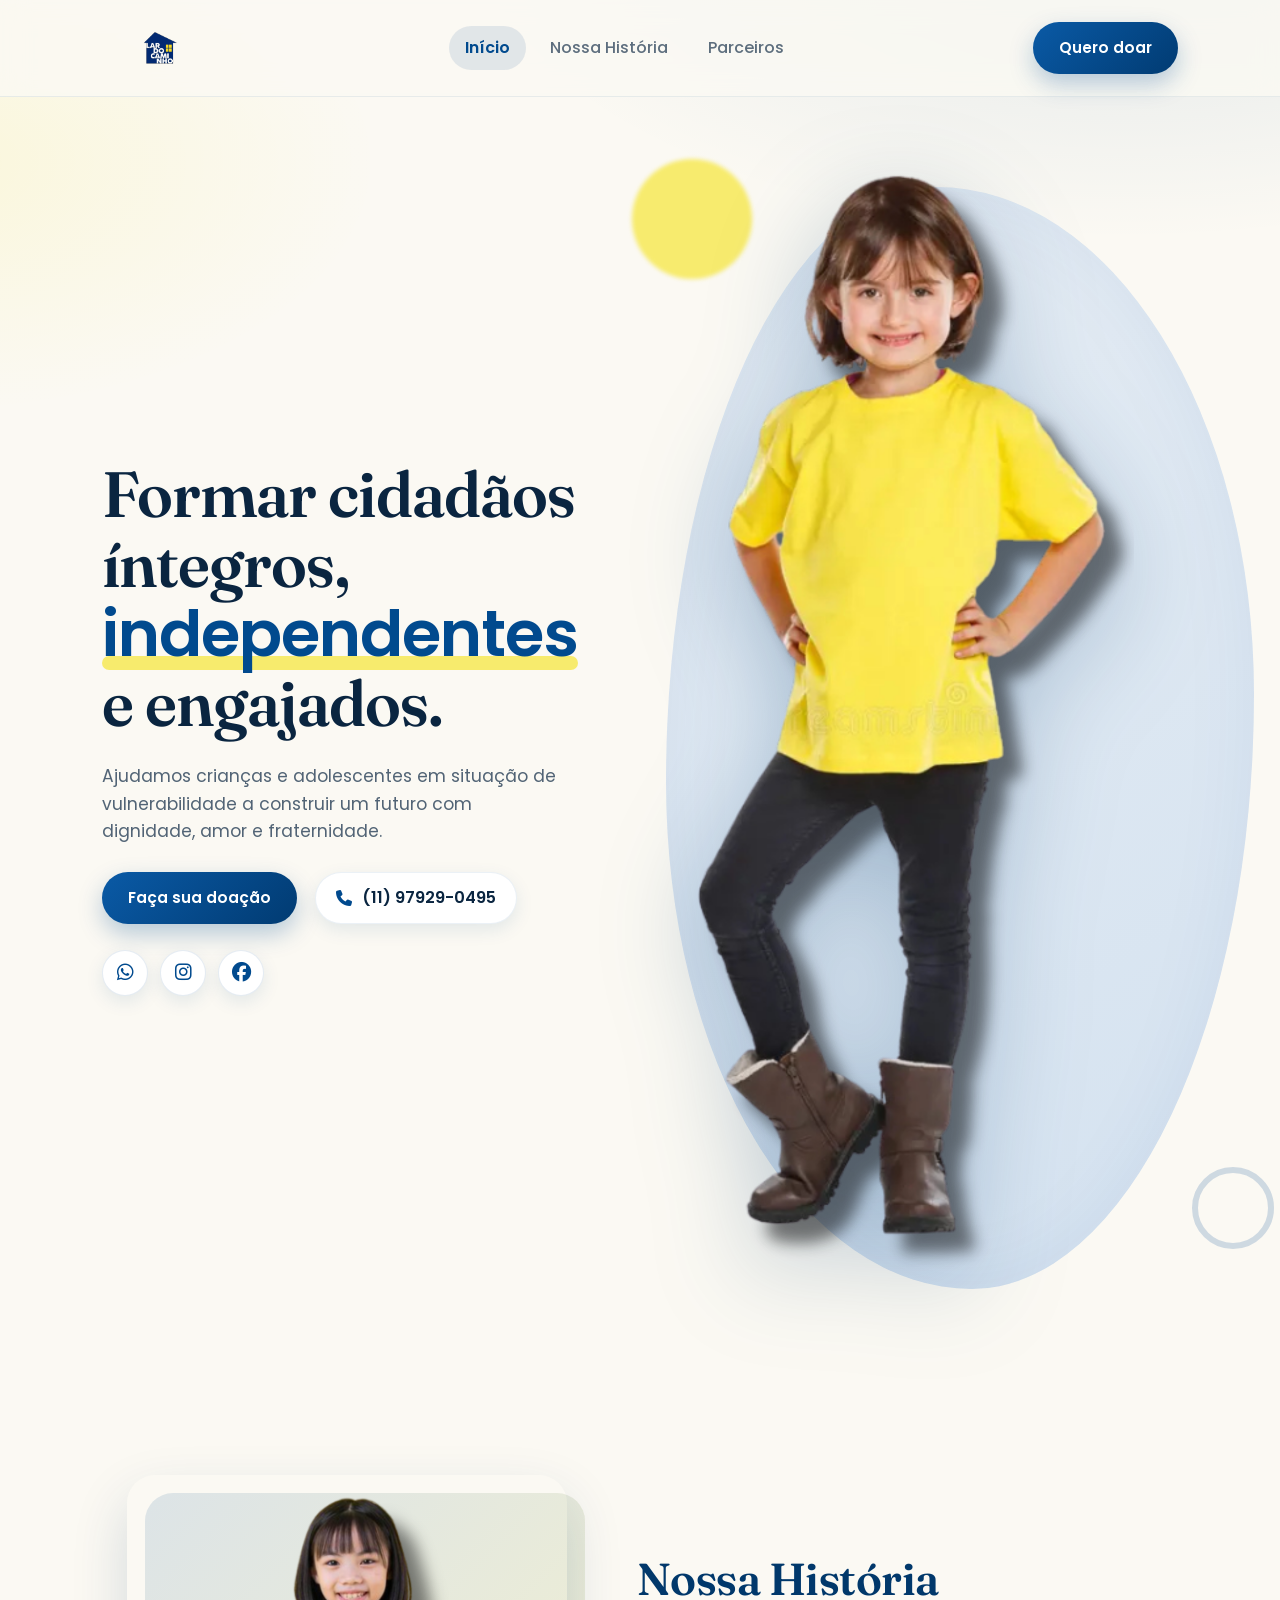
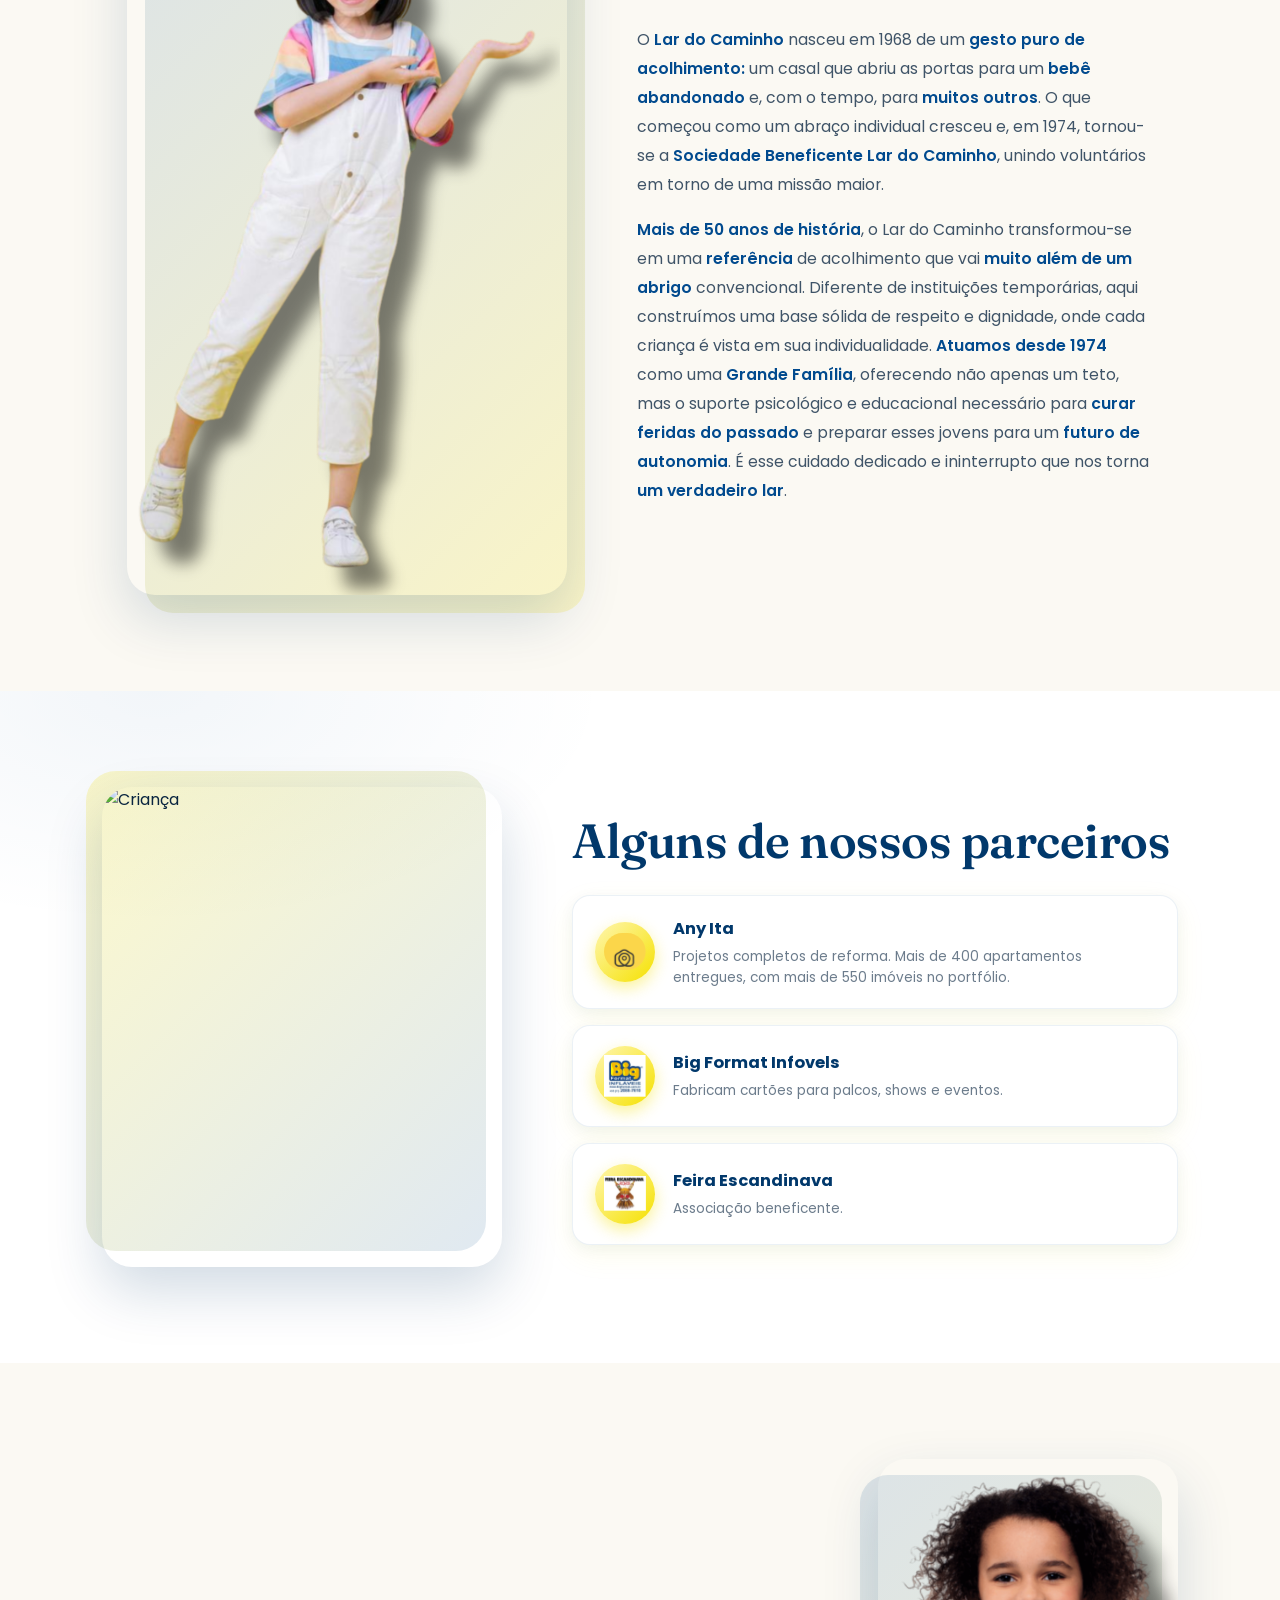
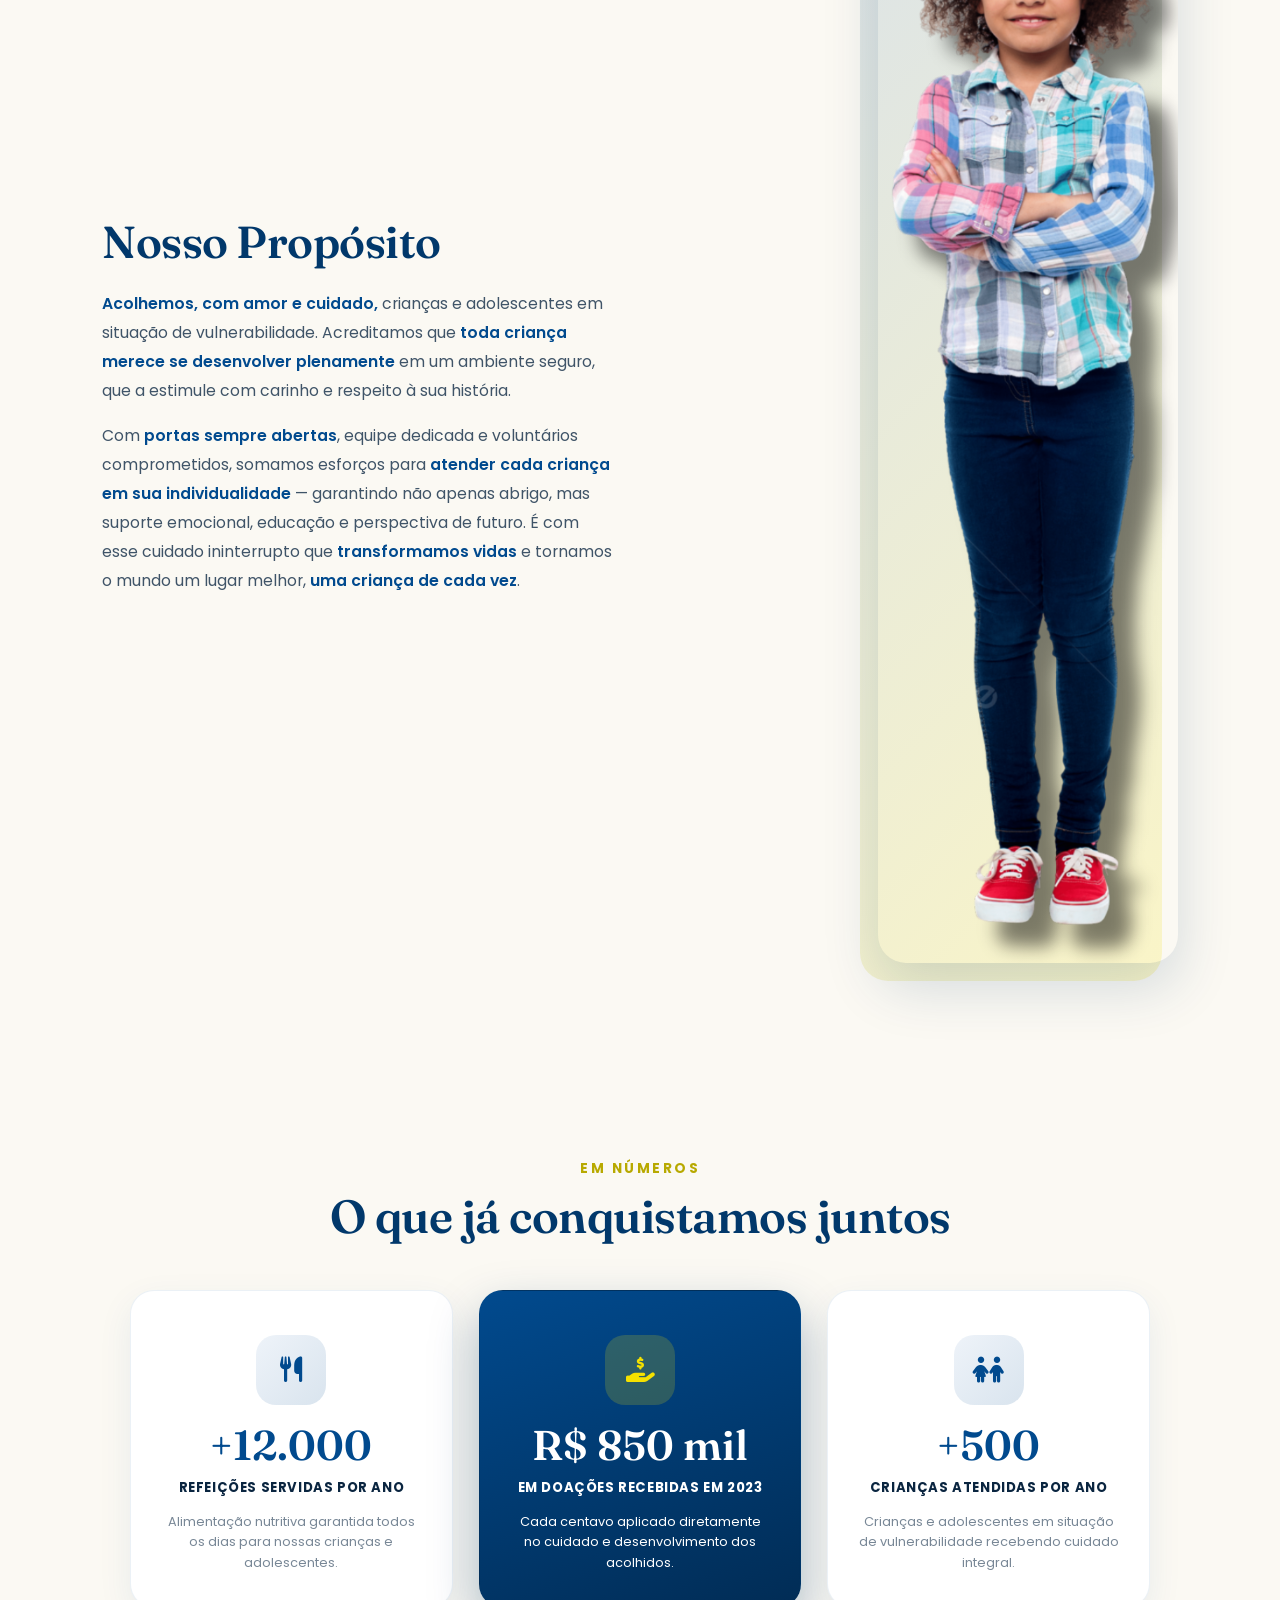
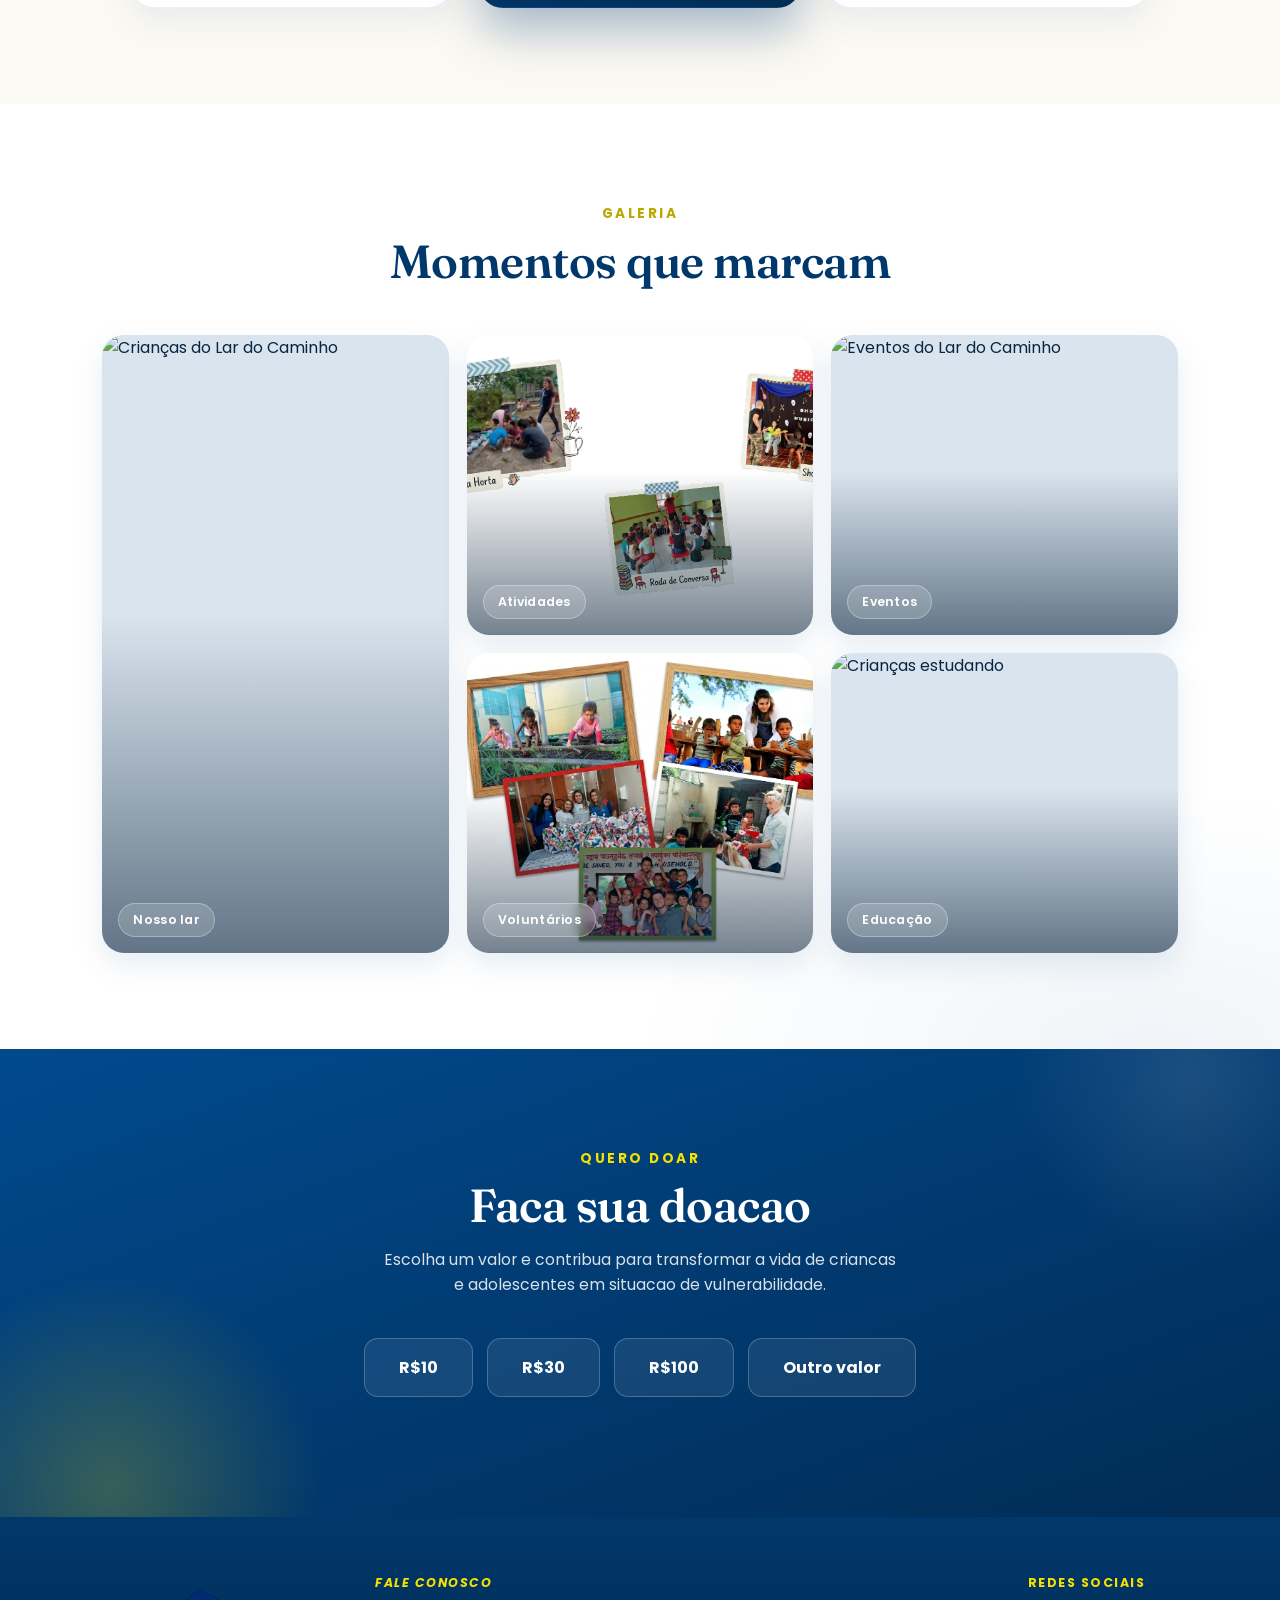
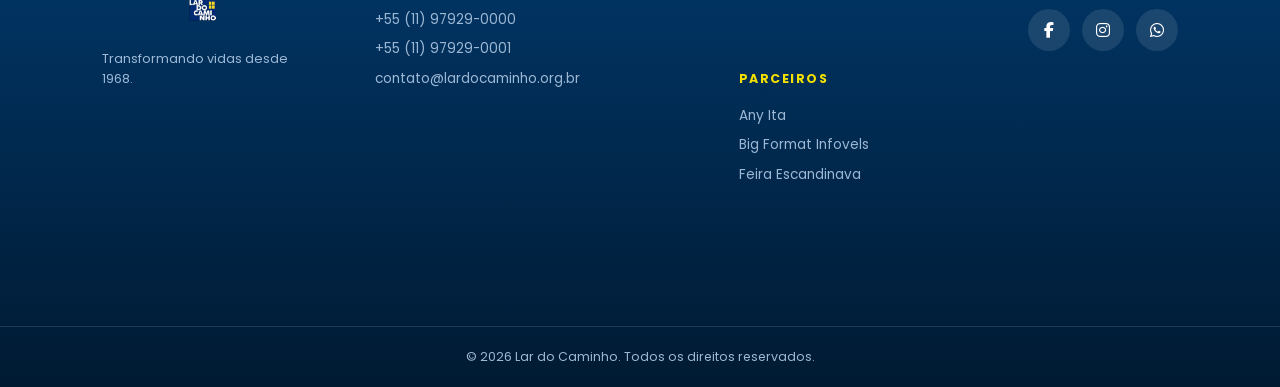
==== commit bcad0c08: "mini ajustes" ====
--- a/index.html
+++ b/index.html
@@ -1,111 +1,125 @@
 <!DOCTYPE html>
 <html lang="pt-br">
+
 <head>
     <meta charset="UTF-8">
     <meta name="viewport" content="width=device-width, initial-scale=1.0">
-    <meta name="description" content="Lar do Caminho — acolhimento de crianças e adolescentes em situação de vulnerabilidade desde 1968. Faça sua doação e transforme vidas.">
-    <link rel="stylesheet" href="https://cdnjs.cloudflare.com/ajax/libs/font-awesome/6.5.1/css/all.min.css" crossorigin="anonymous" referrerpolicy="no-referrer" />
+    <meta name="description"
+        content="Lar do Caminho — acolhimento de crianças e adolescentes em situação de vulnerabilidade desde 1968. Faça sua doação e transforme vidas.">
+    <link rel="stylesheet" href="https://cdnjs.cloudflare.com/ajax/libs/font-awesome/6.5.1/css/all.min.css"
+        crossorigin="anonymous" referrerpolicy="no-referrer" />
     <link rel="stylesheet" href="source/assets/styles/reset.css">
     <link rel="stylesheet" href="source/assets/styles/one.css">
-    <script src="https://cdnjs.cloudflare.com/ajax/libs/jquery/3.7.1/jquery.min.js" crossorigin="anonymous" referrerpolicy="no-referrer"></script>
+    <script src="https://cdnjs.cloudflare.com/ajax/libs/jquery/3.7.1/jquery.min.js" crossorigin="anonymous"
+        referrerpolicy="no-referrer"></script>
     <script src="https://unpkg.com/scrollreveal"></script>
     <title>Lar do Caminho</title>
 </head>
+
 <body>
     <header>
         <nav id="navbar" aria-label="Navegação principal">
             <a id="nav_logo" href="#home">
                 <img src="source/assets/images/logo_lar.svg" alt="Lar do Caminho" />
             </a>
- 
+
             <ul id="nav_list">
-                <li class="nav-item active"><a href="#home">Início</a></li>
-                <li class="nav-item"><a href="#nossa-historia">Nossa História</a></li>
-                <li class="nav-item"><a href="#parceiros">Parceiros</a></li>
+                <a class="nav-item active" href="#home">Início</a>
+                <a class="nav-item" href="#nossa-historia">Nossa História</a>
+                <a class="nav-item" href="#parceiros">Parceiros</a>
             </ul>
- 
+
             <a href="#doacao" class="btn-default desktop-only">Quero doar</a>
- 
-            <button id="mobile_btn" aria-label="Abrir menu de navegação" aria-expanded="false" aria-controls="mobile_menu">
+
+            <button id="mobile_btn" aria-label="Abrir menu de navegação" aria-expanded="false"
+                aria-controls="mobile_menu">
                 <i class="fa-solid fa-bars"></i>
             </button>
         </nav>
- 
+
         <nav id="mobile_menu" aria-label="Menu mobile" aria-hidden="true">
             <ul id="mobile_nav_list">
-                <li class="nav-item"><a href="#home">Início</a></li>
-                <li class="nav-item"><a href="#nossa-historia">Nossa História</a></li>
-                <li class="nav-item"><a href="#parceiros">Parceiros</a></li>
-                <li class="nav-item"><a href="#doacao">Doe agora</a></li>
+                <a class="nav-item" href="#home">Início</a>
+                <a class="nav-item" href="#nossa-historia">Nossa História</a>
+                <a class="nav-item" href="#parceiros">Parceiros</a>
+                <a class="nav-item" href="#doacao">Doe agora</a>
             </ul>
         </nav>
     </header>
- 
+
     <main id="content">
- 
+
         <section id="home">
             <span class="shape"></span>
- 
+
             <article id="cta">
                 <h1 class="title">
                     Formar cidadãos íntegros,<br>
                     <span>independentes</span> e engajados.
                 </h1>
- 
+
                 <p class="description">
                     Ajudamos crianças e adolescentes em situação de vulnerabilidade
                     a construir um futuro com dignidade, amor e fraternidade.
                 </p>
- 
+
                 <ul id="cta_buttons">
-                    <li>
-                        <a href="#doacao" class="btn-default">Faça sua doação</a>
-                    </li>
-                    <li>
-                        <a href="tel:+5511979290495" id="phone_button">
-                            <i class="fa-solid fa-phone"></i>
-                            (11) 97929-0495
-                        </a>
-                    </li>
+                    <a href="#doacao" class="btn-default">Faça sua doação</a>
+                    <a href="tel:+5511979290495" id="phone_button">
+                        <i class="fa-solid fa-phone"></i>
+                        (11) 97929-0495
+                    </a>
                 </ul>
-                
+
                 <ul class="social-media-buttons">
-                    <li><a href="#" aria-label="WhatsApp"><i class="fa-brands fa-whatsapp"></i></a></li>
-                    <li><a href="https://www.instagram.com/lardocaminho.oficial/" target="_blank" rel="noopener noreferrer" aria-label="Instagram"><i class="fa-brands fa-instagram"></i></a></li>
-                    <li><a href="https://www.facebook.com/LarDoCaminho" target="_blank" rel="noopener noreferrer" aria-label="Facebook"><i class="fa-brands fa-facebook"></i></a></li>
+                    <a href="#" aria-label="WhatsApp"><i class="fa-brands fa-whatsapp"></i></a>
+                    <a href="https://www.instagram.com/lardocaminho.oficial/" target="_blank" rel="noopener noreferrer"
+                        aria-label="Instagram"><i class="fa-brands fa-instagram"></i></a>
+                    <a href="https://www.facebook.com/LarDoCaminho" target="_blank" rel="noopener noreferrer"
+                        aria-label="Facebook"><i class="fa-brands fa-facebook"></i></a>
                 </ul>
             </article>
- 
+
             <figure id="banner">
                 <img src="source/assets/images/1 1.svg" alt="Criança sorrindo" />
             </figure>
         </section>
- 
+
         <section id="nossa-historia">
             <figure id="historia-imagem">
                 <img src="source/assets/images/2 1.svg" alt="Criança feliz" />
             </figure>
- 
+
             <article id="historia-texto">
                 <h2>Nossa História</h2>
                 <p>
-                    O <strong>Lar do Caminho</strong> nasceu em 1968 de um <strong>gesto puro de acolhimento:</strong> um casal que abriu as portas para um <strong>bebê abandonado</strong> e, com o tempo, para <strong>muitos outros</strong>. O que começou como um abraço individual cresceu e, em 1974, tornou-se a <strong>Sociedade Beneficente Lar do Caminho</strong>, unindo voluntários em torno de uma missão maior.
+                    O <strong>Lar do Caminho</strong> nasceu em 1968 de um <strong>gesto puro de acolhimento:</strong>
+                    um casal que abriu as portas para um <strong>bebê abandonado</strong> e, com o tempo, para
+                    <strong>muitos outros</strong>. O que começou como um abraço individual cresceu e, em 1974,
+                    tornou-se a <strong>Sociedade Beneficente Lar do Caminho</strong>, unindo voluntários em torno de
+                    uma missão maior.
                 </p>
                 <p>
-                    <strong>Mais de 50 anos de história</strong>, o Lar do Caminho transformou-se em uma <strong>referência</strong> de acolhimento que vai <strong>muito além de um abrigo</strong> convencional. Diferente de instituições temporárias, aqui construímos uma base sólida de respeito e dignidade, onde cada criança é vista em sua individualidade.
-                    <strong>Atuamos desde 1974</strong> como uma <strong>Grande Família</strong>, oferecendo não apenas um teto, mas o suporte psicológico e educacional necessário para <strong>curar feridas do passado</strong> e preparar esses jovens para um <strong>futuro de autonomia</strong>. É esse cuidado dedicado e ininterrupto que nos torna <strong>um verdadeiro lar</strong>.
+                    <strong>Mais de 50 anos de história</strong>, o Lar do Caminho transformou-se em uma
+                    <strong>referência</strong> de acolhimento que vai <strong>muito além de um abrigo</strong>
+                    convencional. Diferente de instituições temporárias, aqui construímos uma base sólida de respeito e
+                    dignidade, onde cada criança é vista em sua individualidade.
+                    <strong>Atuamos desde 1974</strong> como uma <strong>Grande Família</strong>, oferecendo não apenas
+                    um teto, mas o suporte psicológico e educacional necessário para <strong>curar feridas do
+                        passado</strong> e preparar esses jovens para um <strong>futuro de autonomia</strong>. É esse
+                    cuidado dedicado e ininterrupto que nos torna <strong>um verdadeiro lar</strong>.
                 </p>
             </article>
         </section>
- 
+
         <section id="parceiros">
             <figure id="parceiros-imagem">
                 <img src="source/assets/images/crianca catarrenta.svg" alt="Criança" />
             </figure>
- 
+
             <article id="parceiros-conteudo">
                 <h2>Alguns de nossos parceiros</h2>
- 
+
                 <ul class="lista-parceiros">
                     <li class="parceiro-item">
                         <figure class="parceiro-logo">
@@ -113,10 +127,11 @@
                         </figure>
                         <article class="parceiro-info">
                             <h3>Any Ita</h3>
-                            <p>Projetos completos de reforma. Mais de 400 apartamentos entregues, com mais de 550 imóveis no portfólio.</p>
+                            <p>Projetos completos de reforma. Mais de 400 apartamentos entregues, com mais de 550
+                                imóveis no portfólio.</p>
                         </article>
                     </li>
- 
+
                     <li class="parceiro-item">
                         <figure class="parceiro-logo">
                             <img src="source/assets/images/big_format_infovels.svg" alt="Big Format Infovels" />
@@ -126,7 +141,7 @@
                             <p>Fabricam cartões para palcos, shows e eventos.</p>
                         </article>
                     </li>
- 
+
                     <li class="parceiro-item">
                         <figure class="parceiro-logo">
                             <img src="source/assets/images/feira_escandinava.svg" alt="Feira Escandinava" />
@@ -139,27 +154,33 @@
                 </ul>
             </article>
         </section>
- 
+
         <section id="nosso-proposito">
             <figure id="proposito-imagem">
                 <img src="source/assets/images/3 1.svg" alt="Criança feliz" />
             </figure>
- 
+
             <article id="proposito-texto">
                 <h2>Nosso Propósito</h2>
                 <p>
-                    <strong>Acolhemos, com amor e cuidado,</strong> crianças e adolescentes em situação de vulnerabilidade. Acreditamos que <strong>toda criança merece se desenvolver plenamente</strong> em um ambiente seguro, que a estimule com carinho e respeito à sua história.
+                    <strong>Acolhemos, com amor e cuidado,</strong> crianças e adolescentes em situação de
+                    vulnerabilidade. Acreditamos que <strong>toda criança merece se desenvolver plenamente</strong> em
+                    um ambiente seguro, que a estimule com carinho e respeito à sua história.
                 </p>
                 <p>
-                    Com <strong>portas sempre abertas</strong>, equipe dedicada e voluntários comprometidos, somamos esforços para <strong>atender cada criança em sua individualidade</strong> — garantindo não apenas abrigo, mas suporte emocional, educação e perspectiva de futuro. É com esse cuidado ininterrupto que <strong>transformamos vidas</strong> e tornamos o mundo um lugar melhor, <strong>uma criança de cada vez</strong>.
+                    Com <strong>portas sempre abertas</strong>, equipe dedicada e voluntários comprometidos, somamos
+                    esforços para <strong>atender cada criança em sua individualidade</strong> — garantindo não apenas
+                    abrigo, mas suporte emocional, educação e perspectiva de futuro. É com esse cuidado ininterrupto que
+                    <strong>transformamos vidas</strong> e tornamos o mundo um lugar melhor, <strong>uma criança de cada
+                        vez</strong>.
                 </p>
             </article>
         </section>
- 
+
         <section id="dados">
             <h2 class="section-title">Em números</h2>
             <h3 class="section-subtitle">O que já conquistamos juntos</h3>
- 
+
             <ul id="dados-grid">
                 <li class="dado-card">
                     <span class="dado-icone">
@@ -167,33 +188,36 @@
                     </span>
                     <strong class="dado-numero">+12.000</strong>
                     <p class="dado-label">Refeições servidas por ano</p>
-                    <span class="dado-desc">Alimentação nutritiva garantida todos os dias para nossas crianças e adolescentes.</span>
-                </li>
- 
+                    <span class="dado-desc">Alimentação nutritiva garantida todos os dias para nossas crianças e
+                        adolescentes.</span>
+                </li>
+
                 <li class="dado-card dado-destaque">
                     <span class="dado-icone">
                         <i class="fa-solid fa-hand-holding-dollar"></i>
                     </span>
                     <strong class="dado-numero">R$ 850 mil</strong>
                     <p class="dado-label">Em doações recebidas em 2023</p>
-                    <span class="dado-desc">Cada centavo aplicado diretamente no cuidado e desenvolvimento dos acolhidos.</span>
-                </li>
- 
+                    <span class="dado-desc">Cada centavo aplicado diretamente no cuidado e desenvolvimento dos
+                        acolhidos.</span>
+                </li>
+
                 <li class="dado-card">
                     <span class="dado-icone">
                         <i class="fa-solid fa-children"></i>
                     </span>
                     <strong class="dado-numero">+500</strong>
                     <p class="dado-label">Crianças atendidas por ano</p>
-                    <span class="dado-desc">Crianças e adolescentes em situação de vulnerabilidade recebendo cuidado integral.</span>
+                    <span class="dado-desc">Crianças e adolescentes em situação de vulnerabilidade recebendo cuidado
+                        integral.</span>
                 </li>
             </ul>
         </section>
- 
+
         <section id="galeria">
             <h2 class="section-title">Galeria</h2>
             <h3 class="section-subtitle">Momentos que marcam</h3>
- 
+
             <ul id="galeria-grid">
                 <li class="galeria-item galeria-destaque">
                     <img src="source/assets/images/nosso_lar.svg" alt="Crianças do Lar do Caminho" />
@@ -217,7 +241,7 @@
                 </li>
             </ul>
         </section>
- 
+
         <section id="doacao">
             <h2 class="section-title">Quero Doar</h2>
             <h3 class="section-subtitle">Faca sua doacao</h3>
@@ -227,17 +251,17 @@
             </p>
 
             <ul class="valores">
-                <li><button type="button" data-modal="modal_10">R$10</button></li>
-                <li><button type="button" data-modal="modal_30">R$30</button></li>
-                <li><button type="button" data-modal="modal_100">R$100</button></li>
-                <li><button type="button" data-modal="modal_outro">Outro valor</button></li>
+                <button type="button" data-modal="modal_10">R$10</button>
+                <button type="button" data-modal="modal_30">R$30</button>
+                <button type="button" data-modal="modal_100">R$100</button>
+                <button type="button" data-modal="modal_outro">Outro valor</button>
             </ul>
 
-            <button type="button" class="btn-fazer-doacao">Fazer doacao</button>
-
-            <section id="modal_10" class="modal-overlay" role="dialog" aria-modal="true" aria-labelledby="modal_10_titulo" aria-hidden="true">
+            <section id="modal_10" class="modal-overlay" role="dialog" aria-modal="true"
+                aria-labelledby="modal_10_titulo" aria-hidden="true">
                 <article class="modal-box">
-                    <button type="button" class="modal-fechar" aria-label="Fechar"><i class="fa-solid fa-xmark"></i></button>
+                    <button type="button" class="modal-fechar" aria-label="Fechar"><i
+                            class="fa-solid fa-xmark"></i></button>
                     <section class="modal-conteudo">
                         <figure class="modal-qr">
                             <img src="source/assets/images/qr_pix_10.png" alt="QR Code Pix para doacao de R$ 10">
@@ -246,15 +270,18 @@
                         <article class="modal-texto">
                             <span class="modal-kicker">Doacao via Pix</span>
                             <h3 id="modal_10_titulo">Obrigado pela sua doacao de R$ 10!</h3>
-                            <p>Aponte a camera do seu banco para o QR Code ao lado para concluir. Cada contribuicao garante acolhimento, alimentacao e educacao para nossas criancas.</p>
+                            <p>Aponte a camera do seu banco para o QR Code ao lado para concluir. Cada contribuicao
+                                garante acolhimento, alimentacao e educacao para nossas criancas.</p>
                         </article>
                     </section>
                 </article>
             </section>
 
-            <section id="modal_30" class="modal-overlay" role="dialog" aria-modal="true" aria-labelledby="modal_30_titulo" aria-hidden="true">
+            <section id="modal_30" class="modal-overlay" role="dialog" aria-modal="true"
+                aria-labelledby="modal_30_titulo" aria-hidden="true">
                 <article class="modal-box">
-                    <button type="button" class="modal-fechar" aria-label="Fechar"><i class="fa-solid fa-xmark"></i></button>
+                    <button type="button" class="modal-fechar" aria-label="Fechar"><i
+                            class="fa-solid fa-xmark"></i></button>
                     <section class="modal-conteudo">
                         <figure class="modal-qr">
                             <img src="source/assets/images/qr_pix_30.png" alt="QR Code Pix para doacao de R$ 30">
@@ -263,15 +290,18 @@
                         <article class="modal-texto">
                             <span class="modal-kicker">Doacao via Pix</span>
                             <h3 id="modal_30_titulo">Obrigado pela sua doacao de R$ 30!</h3>
-                            <p>Aponte a camera do seu banco para o QR Code ao lado para concluir. Cada contribuicao garante acolhimento, alimentacao e educacao para nossas criancas.</p>
+                            <p>Aponte a camera do seu banco para o QR Code ao lado para concluir. Cada contribuicao
+                                garante acolhimento, alimentacao e educacao para nossas criancas.</p>
                         </article>
                     </section>
                 </article>
             </section>
 
-            <section id="modal_100" class="modal-overlay" role="dialog" aria-modal="true" aria-labelledby="modal_100_titulo" aria-hidden="true">
+            <section id="modal_100" class="modal-overlay" role="dialog" aria-modal="true"
+                aria-labelledby="modal_100_titulo" aria-hidden="true">
                 <article class="modal-box">
-                    <button type="button" class="modal-fechar" aria-label="Fechar"><i class="fa-solid fa-xmark"></i></button>
+                    <button type="button" class="modal-fechar" aria-label="Fechar"><i
+                            class="fa-solid fa-xmark"></i></button>
                     <section class="modal-conteudo">
                         <figure class="modal-qr">
                             <img src="source/assets/images/qr_pix_100.png" alt="QR Code Pix para doacao de R$ 100">
@@ -280,24 +310,29 @@
                         <article class="modal-texto">
                             <span class="modal-kicker">Doacao via Pix</span>
                             <h3 id="modal_100_titulo">Obrigado pela sua doacao de R$ 100!</h3>
-                            <p>Aponte a camera do seu banco para o QR Code ao lado para concluir. Cada contribuicao garante acolhimento, alimentacao e educacao para nossas criancas.</p>
+                            <p>Aponte a camera do seu banco para o QR Code ao lado para concluir. Cada contribuicao
+                                garante acolhimento, alimentacao e educacao para nossas criancas.</p>
                         </article>
                     </section>
                 </article>
             </section>
 
-            <section id="modal_outro" class="modal-overlay" role="dialog" aria-modal="true" aria-labelledby="modal_outro_titulo" aria-hidden="true">
+            <section id="modal_outro" class="modal-overlay" role="dialog" aria-modal="true"
+                aria-labelledby="modal_outro_titulo" aria-hidden="true">
                 <article class="modal-box">
-                    <button type="button" class="modal-fechar" aria-label="Fechar"><i class="fa-solid fa-xmark"></i></button>
+                    <button type="button" class="modal-fechar" aria-label="Fechar"><i
+                            class="fa-solid fa-xmark"></i></button>
                     <section class="modal-conteudo">
                         <figure class="modal-qr">
-                            <img src="source/assets/images/qr_pix_outro.png" alt="QR Code Pix para doacao de qualquer valor">
+                            <img src="source/assets/images/qr_pix_outro.png"
+                                alt="QR Code Pix para doacao de qualquer valor">
                             <figcaption>Pix - qualquer valor</figcaption>
                         </figure>
                         <article class="modal-texto">
                             <span class="modal-kicker">Doacao via Pix</span>
                             <h3 id="modal_outro_titulo">Obrigado por escolher doar!</h3>
-                            <p>Escaneie o QR Code ao lado e informe o valor que desejar no aplicativo do seu banco. Cada contribuicao garante acolhimento, alimentacao e educacao para nossas criancas.</p>
+                            <p>Escaneie o QR Code ao lado e informe o valor que desejar no aplicativo do seu banco. Cada
+                                contribuicao garante acolhimento, alimentacao e educacao para nossas criancas.</p>
                         </article>
                     </section>
                 </article>
@@ -329,9 +364,11 @@
             <nav class="footer-col" aria-label="Redes sociais">
                 <h4>Redes Sociais</h4>
                 <ul class="redes-icones">
-                    <li><a href="https://www.facebook.com/LarDoCaminho" target="_blank" rel="noopener noreferrer" aria-label="Facebook"><i class="fa-brands fa-facebook-f"></i></a></li>
-                    <li><a href="https://www.instagram.com/lardocaminho.oficial/" target="_blank" rel="noopener noreferrer" aria-label="Instagram"><i class="fa-brands fa-instagram"></i></a></li>
-                    <li><a href="#" aria-label="WhatsApp"><i class="fa-brands fa-whatsapp"></i></a></li>
+                    <a href="https://www.facebook.com/LarDoCaminho" target="_blank" rel="noopener noreferrer"
+                        aria-label="Facebook"><i class="fa-brands fa-facebook-f"></i></a>
+                    <a href="https://www.instagram.com/lardocaminho.oficial/" target="_blank" rel="noopener noreferrer"
+                        aria-label="Instagram"><i class="fa-brands fa-instagram"></i></a>
+                    <a href="#" aria-label="WhatsApp"><i class="fa-brands fa-whatsapp"></i></a>
                 </ul>
             </nav>
         </section>
@@ -397,6 +434,26 @@
                 document.querySelectorAll('.modal-overlay.open').forEach(fecharModal);
             }
         });
+
+        const spyLinks = document.querySelectorAll('.nav-item');
+        const spySections = document.querySelectorAll('#home, #nossa-historia, #parceiros');
+
+        function ativarNav(id) {
+            spyLinks.forEach(function (link) {
+                link.classList.toggle('active', link.getAttribute('href') === '#' + id);
+            });
+        }
+
+        const navObserver = new IntersectionObserver(function (entries) {
+            entries.forEach(function (entry) {
+                if (entry.isIntersecting) ativarNav(entry.target.id);
+            });
+        }, { rootMargin: '-45% 0px -50% 0px', threshold: 0 });
+
+        spySections.forEach(function (section) {
+            navObserver.observe(section);
+        });
     </script>
 </body>
+
 </html>
--- a/source/assets/styles/one.css
+++ b/source/assets/styles/one.css
@@ -1,19 +1,77 @@
-@import url('https://fonts.googleapis.com/css2?family=Poppins:wght@100;200;300;400;500;600;700;800;900&display=swap');
-
+/* ==========================================================================
+   Lar do Caminho — Folha de estilos principal
+   ========================================================================== */
+
+@import url('https://fonts.googleapis.com/css2?family=Fraunces:ital,opsz,wght@0,9..144,400..900;1,9..144,400..700&family=Poppins:wght@300;400;500;600;700;800&display=swap');
+
+/* --------------------------------------------------------------------------
+   Tokens de design (fonte única de verdade)
+   -------------------------------------------------------------------------- */
+:root {
+    /* Tipografia */
+    --font-body: 'Poppins', sans-serif;
+    --font-display: 'Fraunces', serif;
+
+    /* Cores — texto e fundo */
+    --color-ink: #0a2540;
+    --color-cream: #fbf9f3;
+    --color-white: #ffffff;
+
+    /* Cores — azul (marca) */
+    --color-blue: #014a8e;
+    --color-blue-light: #0a5aa6;
+    --color-blue-grad: #013b72;
+    --color-blue-700: #01386b;
+    --color-blue-800: #012c55;
+    --color-blue-900: #001a32;
+
+    /* Cores — amarelo (acento) */
+    --color-yellow: #f5e100;
+    --color-yellow-bright: #ffe600;
+    --color-yellow-pale: #fff6b0;
+    --color-gold: #b8a900;
+
+    /* Cores — neutros frios */
+    --color-ice-100: #e6edf4;
+    --color-ice-200: #d9e4ee;
+    --color-ice-300: #d4e2f0;
+    --color-ice: #eef3f9;
+    --color-slate: #9db8d4;
+
+    /* Layout */
+    --shell-padding: 8%;
+    --radius-pill: 999px;
+}
+
+/* --------------------------------------------------------------------------
+   Base / reset complementar
+   -------------------------------------------------------------------------- */
 * {
-    font-family: 'Poppins', sans-serif;
+    font-family: var(--font-body);
     margin: 0;
     padding: 0;
     box-sizing: border-box;
 }
 
+html {
+    scroll-behavior: smooth;
+    scroll-padding-top: 110px;
+}
+
 body {
-    background-color: #ffffff;
-    color: #001a32;
+    color: var(--color-ink);
+    background-color: var(--color-cream);
+    background-image:
+        radial-gradient(1100px 520px at 88% -8%, rgba(1, 74, 142, 0.10), transparent 60%),
+        radial-gradient(760px 420px at -6% 18%, rgba(245, 225, 0, 0.10), transparent 60%);
+    background-attachment: fixed;
+    line-height: 1.6;
+    -webkit-font-smoothing: antialiased;
+    overflow-x: hidden;
 }
 
 section {
-    padding: 70px 8%;
+    padding: 96px var(--shell-padding);
 }
 
 img {
@@ -22,81 +80,95 @@
     height: auto;
 }
 
-ul {
-    list-style: none;
-}
-
-
+/* Utilitário: visível apenas no desktop */
+.desktop-only {
+    display: inline-flex;
+}
+
+/* --------------------------------------------------------------------------
+   Componentes reutilizáveis
+   -------------------------------------------------------------------------- */
 .btn-default {
     border: none;
-    display: flex;
+    display: inline-flex;
     align-items: center;
     justify-content: center;
-    background-color: #014a8e;
-    border-radius: 12px;
-    padding: 10px 14px;
+    gap: 9px;
+    background-color: var(--color-blue);
+    background-image: linear-gradient(135deg, var(--color-blue-light) 0%, var(--color-blue-grad) 100%);
+    border-radius: var(--radius-pill);
+    padding: 14px 26px;
     font-weight: 600;
-    box-shadow: 0 4px 16px rgba(1, 74, 142, 0.12);
+    font-size: 0.95rem;
+    box-shadow: 0 10px 24px rgba(1, 74, 142, 0.28);
     cursor: pointer;
-    transition: background-color 0.3s ease;
-    color: #ffffff;
+    transition: transform 0.25s ease, box-shadow 0.25s ease;
+    color: var(--color-white);
     text-decoration: none;
 }
 
 .btn-default:hover {
-    background-color: #014380;
+    transform: translateY(-3px);
+    box-shadow: 0 16px 34px rgba(1, 74, 142, 0.34);
 }
 
 .social-media-buttons {
     display: flex;
-    gap: 18px;
-}
-
-.social-media-buttons li {
-    display: flex;
+    gap: 12px;
 }
 
 .social-media-buttons a {
     display: flex;
     align-items: center;
     justify-content: center;
-    width: 45px;
-    height: 40px;
-    background-color: #ffffff;
-    font-size: 1.25rem;
-    border-radius: 12px;
+    width: 46px;
+    height: 46px;
+    background-color: var(--color-white);
+    font-size: 1.2rem;
+    border-radius: 50%;
     text-decoration: none;
-    color: #014a8e;
-    box-shadow: 0 4px 16px rgba(1, 74, 142, 0.12);
-    transition: box-shadow 0.3s ease, color 0.3s ease;
+    color: var(--color-blue);
+    border: 1px solid rgba(1, 74, 142, 0.10);
+    box-shadow: 0 6px 18px rgba(1, 74, 142, 0.10);
+    transition: transform 0.25s ease, background-color 0.25s ease, color 0.25s ease;
 }
 
 .social-media-buttons a:hover {
-    box-shadow: 0 0 12px 8px rgba(1, 74, 142, 0.18);
+    transform: translateY(-3px);
+    background-color: var(--color-blue);
+    color: var(--color-white);
 }
 
 .section-title {
-    color: #014a8e;
-    font-size: 1.2rem;
+    display: inline-block;
+    color: var(--color-gold);
+    font-size: 0.85rem;
     font-weight: 700;
     text-transform: uppercase;
-    letter-spacing: 1px;
+    letter-spacing: 2.5px;
 }
 
 .section-subtitle {
-    font-size: 2.2rem;
-    font-weight: 800;
-    color: #01386b;
-}
-
-
+    font-family: var(--font-display);
+    font-size: clamp(2rem, 4vw, 2.9rem);
+    font-weight: 600;
+    color: var(--color-blue-700);
+    letter-spacing: -0.5px;
+    line-height: 1.1;
+}
+
+/* --------------------------------------------------------------------------
+   Cabeçalho e navegação
+   -------------------------------------------------------------------------- */
 header {
     width: 100%;
-    padding: 28px 8%;
+    padding: 16px var(--shell-padding);
     position: sticky;
     top: 0;
-    background-color: #ffffff;
-    z-index: 3;
+    background-color: rgba(251, 249, 243, 0.82);
+    backdrop-filter: blur(14px);
+    border-bottom: 1px solid rgba(1, 74, 142, 0.08);
+    z-index: 30;
 }
 
 #navbar {
@@ -107,24 +179,33 @@
 }
 
 #nav_logo img {
-    height: 72px;
+    height: 64px;
     width: auto;
 }
 
 #nav_list {
     display: flex;
-    gap: 48px;
-}
-
-.nav-item a {
+    gap: 8px;
+}
+
+.nav-item {
     text-decoration: none;
-    color: rgba(0, 26, 50, 0.62);
+    color: rgba(10, 37, 64, 0.66);
+    font-weight: 500;
+    padding: 9px 16px;
+    border-radius: var(--radius-pill);
+    transition: background-color 0.2s ease, color 0.2s ease;
+}
+
+.nav-item:hover {
+    color: var(--color-blue);
+    background-color: rgba(1, 74, 142, 0.08);
+}
+
+.nav-item.active {
+    color: var(--color-blue);
+    background-color: rgba(1, 74, 142, 0.10);
     font-weight: 600;
-}
-
-.nav-item.active a {
-    color: #001a32;
-    border-bottom: 3px solid #014a8e;
 }
 
 #mobile_btn {
@@ -137,7 +218,7 @@
 
 @media screen and (max-width: 1170px) {
     #nav_list,
-    #navbar .btn-default {
+    .desktop-only {
         display: none;
     }
 
@@ -145,98 +226,134 @@
         display: block;
         border: none;
         background-color: transparent;
-        font-size: 1.5rem;
+        font-size: 1.6rem;
         cursor: pointer;
-        color: #014a8e;
+        color: var(--color-blue);
     }
 
     #mobile_menu.active {
         display: flex;
         flex-direction: column;
         align-items: center;
-        padding: 16px 0;
+        padding: 8px 0 20px;
+        animation: dropdown 0.3s ease;
     }
 
     #mobile_nav_list {
         display: flex;
         flex-direction: column;
-        gap: 12px;
-        margin: 12px 0;
+        gap: 6px;
+        margin: 8px 0;
+        width: 100%;
     }
 
     #mobile_nav_list .nav-item {
+        display: block;
         text-align: center;
     }
 }
 
-
+@keyframes dropdown {
+    from { opacity: 0; transform: translateY(-8px); }
+    to { opacity: 1; transform: translateY(0); }
+}
+
+/* --------------------------------------------------------------------------
+   Seção: Início (#home)
+   -------------------------------------------------------------------------- */
 #home {
     display: flex;
-    min-height: calc(100vh - 128px);
+    align-items: center;
+    min-height: calc(100vh - 96px);
     position: relative;
-    padding: 28px 8% 0;
+    padding: 40px var(--shell-padding) 60px;
+    gap: 40px;
 }
 
 #cta {
-    width: 45%;
+    width: 48%;
     display: flex;
     flex-direction: column;
-    gap: 28px;
-    margin-top: 5%;
+    gap: 26px;
     z-index: 2;
 }
 
 #cta .title {
-    font-size: 3.2rem;
-    font-weight: 800;
-    color: #001a32;
-    line-height: 1.2;
+    font-family: var(--font-display);
+    font-size: clamp(2.6rem, 5vw, 4rem);
+    font-weight: 600;
+    color: var(--color-ink);
+    line-height: 1.08;
+    letter-spacing: -1px;
 }
 
 #cta .title span {
-    color: #014a8e;
+    position: relative;
+    color: var(--color-blue);
+    white-space: nowrap;
+}
+
+#cta .title span::after {
+    content: "";
+    position: absolute;
+    left: 0;
+    right: 0;
+    bottom: 8px;
+    height: 14px;
+    background-color: rgba(245, 225, 0, 0.55);
+    border-radius: 8px;
+    z-index: -1;
 }
 
 #cta .description {
-    font-size: 1rem;
-    color: rgba(0, 26, 50, 0.70);
-    max-width: 420px;
+    font-size: 1.08rem;
+    color: rgba(10, 37, 64, 0.70);
+    max-width: 460px;
 }
 
 #cta_buttons {
     display: flex;
-    gap: 24px;
-}
-
-#cta_buttons li {
-    display: flex;
+    align-items: center;
+    gap: 18px;
+    flex-wrap: wrap;
 }
 
 #cta_buttons a {
     text-decoration: none;
-    color: #001a32;
+    color: var(--color-ink);
+}
+
+#cta_buttons .btn-default {
+    text-decoration: none;
+    color: var(--color-white);
 }
 
 #phone_button {
     display: flex;
-    gap: 8px;
-    align-items: center;
-    background-color: #ffffff;
-    padding: 8px 14px;
-    font-weight: 500;
-    box-shadow: 0 4px 16px rgba(1, 74, 142, 0.12);
-    border-radius: 12px;
+    gap: 10px;
+    align-items: center;
+    background-color: var(--color-white);
+    padding: 12px 20px;
+    font-weight: 600;
+    box-shadow: 0 6px 18px rgba(1, 74, 142, 0.10);
+    border: 1px solid rgba(1, 74, 142, 0.08);
+    border-radius: var(--radius-pill);
     text-decoration: none;
-    color: #001a32;
+    color: var(--color-ink);
+    transition: transform 0.25s ease;
+}
+
+#phone_button:hover {
+    transform: translateY(-3px);
 }
 
 #phone_button i {
-    color: #014a8e;
+    color: var(--color-blue);
 }
 
 #banner {
     display: flex;
-    align-items: flex-end;
+    align-items: center;
     justify-content: center;
     width: 50%;
     z-index: 2;
@@ -245,26 +362,59 @@
 
 #banner img {
     width: 100%;
-    max-width: 350px;
+    max-width: 440px;
     height: auto;
     object-fit: contain;
+    filter: drop-shadow(0 30px 50px rgba(1, 56, 107, 0.28));
+    animation: floaty 6s ease-in-out infinite;
+}
+
+@keyframes floaty {
+    0%, 100% { transform: translateY(0); }
+    50% { transform: translateY(-14px); }
 }
 
 .shape {
-    background-color: #e6edf4;
-    width: 50%;
-    height: 100%;
     position: absolute;
-    border-radius: 40% 30% 0% 20%;
-    top: 0;
-    right: 0;
+    width: 46%;
+    height: 86%;
+    top: 7%;
+    right: 2%;
     z-index: 1;
+    background-image: linear-gradient(150deg, var(--color-ice-100) 0%, var(--color-ice-300) 100%);
+    border-radius: 46% 54% 48% 52% / 54% 46% 54% 46%;
+    box-shadow: inset 0 0 80px rgba(1, 74, 142, 0.06);
+}
+
+.shape::before {
+    content: "";
+    position: absolute;
+    width: 120px;
+    height: 120px;
+    border-radius: 50%;
+    background-color: rgba(245, 225, 0, 0.55);
+    top: -28px;
+    left: -34px;
+    filter: blur(2px);
+}
+
+.shape::after {
+    content: "";
+    position: absolute;
+    width: 70px;
+    height: 70px;
+    border-radius: 50%;
+    border: 6px solid rgba(1, 74, 142, 0.18);
+    bottom: 40px;
+    right: -20px;
 }
 
 @media screen and (max-width: 1170px) {
     #home {
         min-height: 100%;
-        padding-top: 0;
+        flex-direction: column;
+        text-align: center;
+        padding: 30px var(--shell-padding) 70px;
     }
 
     #banner,
@@ -274,7 +424,6 @@
 
     #cta {
         width: 100%;
-        text-align: center;
         align-items: center;
     }
 }
@@ -285,45 +434,67 @@
     }
 }
 
-
+/* --------------------------------------------------------------------------
+   Seção: Nossa História (#nossa-historia)
+   -------------------------------------------------------------------------- */
 #nossa-historia {
     display: flex;
     align-items: center;
     justify-content: center;
-    gap: 60px;
-    background: #ffffff;
+    gap: 70px;
+    background: transparent;
 }
 
 #historia-imagem {
-    width: 450px;
+    width: 440px;
     flex-shrink: 0;
     margin: 0;
+    position: relative;
+}
+
+#historia-imagem::before {
+    content: "";
+    position: absolute;
+    inset: 18px -18px -18px 18px;
+    border-radius: 28px;
+    background-image: linear-gradient(135deg, rgba(1, 74, 142, 0.12), rgba(245, 225, 0, 0.18));
+    z-index: 0;
 }
 
 #historia-imagem img {
+    position: relative;
+    z-index: 1;
     width: 100%;
     height: auto;
-    object-fit: contain;
-    border-radius: 20px;
+    object-fit: cover;
+    border-radius: 28px;
+    box-shadow: 0 24px 56px rgba(1, 56, 107, 0.16);
 }
 
 #historia-texto {
-    width: 50%;
+    width: 48%;
 }
 
 #historia-texto h2 {
-    font-size: 2.2rem;
-    font-weight: 800;
-    color: #01386b;
-    margin: 8px 0 20px;
+    font-family: var(--font-display);
+    font-size: clamp(2rem, 4vw, 2.8rem);
+    font-weight: 600;
+    color: var(--color-blue-700);
+    letter-spacing: -0.5px;
+    margin: 6px 0 22px;
+    line-height: 1.1;
 }
 
 #historia-texto p {
-    font-size: 0.875rem;
-    color: rgba(0, 26, 50, 0.80);
-    margin-bottom: 14px;
-    line-height: 1.8;
-    text-align: justify;
+    font-size: 0.98rem;
+    color: rgba(10, 37, 64, 0.78);
+    margin-bottom: 16px;
+    line-height: 1.85;
+}
+
+#historia-texto strong {
+    color: var(--color-blue);
+    font-weight: 600;
 }
 
 @media screen and (max-width: 1170px) {
@@ -336,88 +507,116 @@
     }
 
     #historia-texto {
-        width: 90%;
-    }
-}
-
-
+        width: 92%;
+    }
+}
+
+/* --------------------------------------------------------------------------
+   Seção: Parceiros (#parceiros)
+   -------------------------------------------------------------------------- */
 #parceiros {
-    background: #e6edf4;
-    display: flex;
-    align-items: center;
-    gap: 60px;
+    background-color: var(--color-white);
+    background-image: radial-gradient(700px 360px at 12% 0%, rgba(1, 74, 142, 0.05), transparent 65%);
+    display: flex;
+    align-items: center;
+    gap: 70px;
 }
 
 #parceiros-imagem {
     width: 400px;
     flex-shrink: 0;
     margin: 0;
+    position: relative;
+}
+
+#parceiros-imagem::before {
+    content: "";
+    position: absolute;
+    inset: -16px 16px 16px -16px;
+    border-radius: 30px;
+    background-image: linear-gradient(135deg, rgba(245, 225, 0, 0.20), rgba(1, 74, 142, 0.12));
+    z-index: 0;
 }
 
 #parceiros-imagem img {
+    position: relative;
+    z-index: 1;
     width: 100%;
     height: 480px;
-    object-fit: contain;
-    border-radius: 20px;
-}
-
-#parceiros-conteudo h2 {
-    font-size: 2.2rem;
-    font-weight: 800;
-    color: #01386b;
-    margin: 8px 0 20px;
+    object-fit: cover;
+    border-radius: 30px;
+    box-shadow: 0 24px 56px rgba(1, 56, 107, 0.18);
 }
 
 #parceiros-conteudo {
     flex: 1;
 }
 
+#parceiros-conteudo h2 {
+    font-family: var(--font-display);
+    font-size: clamp(2rem, 4.4vw, 3rem);
+    font-weight: 600;
+    color: var(--color-blue-700);
+    letter-spacing: -0.5px;
+    margin: 6px 0 28px;
+    line-height: 1.08;
+}
+
 .lista-parceiros {
     display: flex;
     flex-direction: column;
-    gap: 14px;
+    gap: 16px;
 }
 
 .parceiro-item {
-    background: #ffffff;
-    border-radius: 12px;
-    padding: 16px 18px;
-    display: flex;
-    align-items: center;
-    gap: 16px;
-    box-shadow: 0 2px 10px rgba(1, 74, 142, 0.08);
+    background: var(--color-white);
+    border: 1px solid rgba(1, 74, 142, 0.08);
+    border-radius: 18px;
+    padding: 20px 22px;
+    display: flex;
+    align-items: center;
+    gap: 18px;
+    box-shadow: 0 10px 30px rgba(245, 225, 0, 0.08), 0 4px 14px rgba(1, 74, 142, 0.06);
+    transition: transform 0.25s ease, box-shadow 0.25s ease, border-color 0.25s ease;
+}
+
+.parceiro-item:hover {
+    transform: translateX(8px);
+    border-color: rgba(245, 225, 0, 0.6);
+    box-shadow: 0 16px 40px rgba(245, 225, 0, 0.18), 0 6px 18px rgba(1, 74, 142, 0.10);
 }
 
 .parceiro-logo {
-    width: 52px;
-    height: 52px;
+    width: 60px;
+    height: 60px;
     border-radius: 50%;
     flex-shrink: 0;
-    background: #e6edf4;
+    background-image: linear-gradient(135deg, var(--color-yellow-pale), var(--color-yellow));
     display: flex;
     align-items: center;
     justify-content: center;
     overflow: hidden;
     margin: 0;
+    box-shadow: 0 6px 16px rgba(245, 225, 0, 0.4);
 }
 
 .parceiro-logo img {
-    width: 100%;
-    height: 100%;
+    width: 70%;
+    height: 70%;
     object-fit: contain;
 }
 
 .parceiro-info h3 {
-    font-size: 0.875rem;
+    font-size: 1.02rem;
     font-weight: 700;
-    color: #001a32;
-    margin-bottom: 3px;
+    color: var(--color-blue-700);
+    margin-bottom: 4px;
 }
 
 .parceiro-info p {
-    font-size: 0.75rem;
-    color: rgba(0, 26, 50, 0.55);
-    line-height: 1.5;
+    font-size: 0.85rem;
+    color: rgba(10, 37, 64, 0.60);
+    line-height: 1.55;
 }
 
 @media screen and (max-width: 1170px) {
@@ -430,47 +629,69 @@
     }
 }
 
-
+/* --------------------------------------------------------------------------
+   Seção: Nosso Propósito (#nosso-proposito)
+   -------------------------------------------------------------------------- */
 #nosso-proposito {
     display: flex;
     flex-direction: row-reverse;
     align-items: center;
     justify-content: center;
-    gap: 60px;
-    background: #ffffff;
+    gap: 70px;
+    background: transparent;
 }
 
 #proposito-imagem {
-    width: 250px;
+    width: 300px;
     flex-shrink: 0;
     margin: 0;
+    position: relative;
+}
+
+#proposito-imagem::before {
+    content: "";
+    position: absolute;
+    inset: 16px 16px -18px -18px;
+    border-radius: 28px;
+    background-image: linear-gradient(135deg, rgba(1, 74, 142, 0.12), rgba(245, 225, 0, 0.18));
+    z-index: 0;
 }
 
 #proposito-imagem img {
+    position: relative;
+    z-index: 1;
     width: 100%;
     height: auto;
-    object-fit: contain;
-    border-radius: 20px;
+    object-fit: cover;
+    border-radius: 28px;
+    box-shadow: 0 24px 56px rgba(1, 56, 107, 0.16);
 }
 
 #proposito-texto {
-    width: 50%;
+    width: 48%;
     margin-right: auto;
 }
 
 #proposito-texto h2 {
-    font-size: 2.2rem;
-    font-weight: 800;
-    color: #01386b;
-    margin: 8px 0 20px;
+    font-family: var(--font-display);
+    font-size: clamp(2rem, 4vw, 2.8rem);
+    font-weight: 600;
+    color: var(--color-blue-700);
+    letter-spacing: -0.5px;
+    margin: 6px 0 22px;
+    line-height: 1.1;
 }
 
 #proposito-texto p {
-    font-size: 0.875rem;
-    color: rgba(0, 26, 50, 0.80);
-    margin-bottom: 14px;
-    line-height: 1.8;
-    text-align: justify;
+    font-size: 0.98rem;
+    color: rgba(10, 37, 64, 0.78);
+    margin-bottom: 16px;
+    line-height: 1.85;
+}
+
+#proposito-texto strong {
+    color: var(--color-blue);
+    font-weight: 600;
 }
 
 @media screen and (max-width: 1170px) {
@@ -483,145 +704,163 @@
     }
 
     #proposito-texto {
-        width: 90%;
-    }
-}
-
-
+        width: 92%;
+    }
+}
+
+/* --------------------------------------------------------------------------
+   Seção: Em números (#dados)
+   -------------------------------------------------------------------------- */
 #dados {
-    background: #ffffff;
+    background: transparent;
     text-align: center;
 }
 
 #dados .section-subtitle {
-    margin-bottom: 36px;
+    margin: 10px 0 48px;
 }
 
 #dados-grid {
     display: flex;
     justify-content: center;
-    gap: 28px;
+    gap: 26px;
     flex-wrap: wrap;
 }
 
 .dado-card {
-    background: #e6edf4;
-    border-radius: 20px;
-    padding: 40px 28px 32px;
-    width: 28%;
-    min-width: 220px;
+    background: var(--color-white);
+    border: 1px solid rgba(1, 74, 142, 0.08);
+    border-radius: 24px;
+    padding: 44px 30px 34px;
+    width: 30%;
+    min-width: 240px;
     display: flex;
     flex-direction: column;
     align-items: center;
     gap: 10px;
-    border-bottom: 4px solid transparent;
-    transition: border-color 0.3s, transform 0.3s, box-shadow 0.3s;
+    box-shadow: 0 12px 34px rgba(1, 74, 142, 0.08);
+    transition: transform 0.3s ease, box-shadow 0.3s ease;
 }
 
 .dado-card:hover {
-    border-color: #014a8e;
-    transform: translateY(-6px);
-    box-shadow: 0 12px 32px rgba(1, 74, 142, 0.18);
+    transform: translateY(-8px);
+    box-shadow: 0 22px 48px rgba(1, 74, 142, 0.16);
 }
 
 .dado-destaque {
-    background: #01386b;
-    border-bottom-color: #f5e100;
+    background-image: linear-gradient(160deg, var(--color-blue) 0%, var(--color-blue-800) 100%);
+    border-color: transparent;
+    box-shadow: 0 22px 48px rgba(1, 56, 107, 0.34);
 }
 
 .dado-destaque .dado-numero,
 .dado-destaque .dado-label,
 .dado-destaque .dado-desc {
-    color: #ffffff;
+    color: var(--color-white);
 }
 
 .dado-destaque .dado-icone {
     background: rgba(245, 225, 0, 0.18);
-    color: #f5e100;
-}
-
-.dado-destaque:hover {
-    border-color: #f5e100;
+    color: var(--color-yellow);
 }
 
 .dado-icone {
-    width: 64px;
-    height: 64px;
-    border-radius: 50%;
-    background: #e6edf4;
-    color: #014a8e;
+    width: 70px;
+    height: 70px;
+    border-radius: 20px;
+    background-image: linear-gradient(135deg, var(--color-ice), var(--color-ice-200));
+    color: var(--color-blue);
     display: flex;
     align-items: center;
     justify-content: center;
     font-size: 1.6rem;
-    margin-bottom: 8px;
+    margin-bottom: 10px;
 }
 
 .dado-numero {
-    font-size: 2.2rem;
-    font-weight: 800;
-    color: #014a8e;
+    font-family: var(--font-display);
+    font-size: 2.6rem;
+    font-weight: 600;
+    color: var(--color-blue);
     line-height: 1;
 }
 
 .dado-label {
-    font-size: 0.8125rem;
+    font-size: 0.82rem;
     font-weight: 700;
-    color: #001a32;
+    color: var(--color-ink);
     text-transform: uppercase;
-    letter-spacing: 0.5px;
+    letter-spacing: 0.6px;
 }
 
 .dado-desc {
-    font-size: 0.75rem;
-    color: rgba(0, 26, 50, 0.55);
+    font-size: 0.8rem;
+    color: rgba(10, 37, 64, 0.55);
     line-height: 1.6;
     margin-top: 4px;
 }
 
 @media screen and (max-width: 900px) {
-    .dado-card { width: calc(50% - 14px); }
+    .dado-card {
+        width: calc(50% - 13px);
+    }
 }
 
 @media screen and (max-width: 500px) {
-    .dado-card { width: 100%; }
-}
-
-
+    .dado-card {
+        width: 100%;
+    }
+}
+
+/* --------------------------------------------------------------------------
+   Seção: Galeria (#galeria)
+   -------------------------------------------------------------------------- */
 #galeria {
-    background: #e6edf4;
+    background-color: var(--color-white);
+    background-image: radial-gradient(800px 400px at 90% 100%, rgba(1, 74, 142, 0.06), transparent 65%);
+    text-align: center;
 }
 
 #galeria .section-subtitle {
-    margin-bottom: 36px;
+    margin: 10px 0 48px;
 }
 
 #galeria-grid {
     display: grid;
     grid-template-columns: repeat(3, 1fr);
     grid-template-rows: 300px 300px;
-    gap: 16px;
+    gap: 18px;
+    text-align: left;
 }
 
 .galeria-item {
     position: relative;
-    border-radius: 16px;
+    border-radius: 22px;
     overflow: hidden;
     cursor: pointer;
-    background: #d9e4ee;
+    background: var(--color-ice-200);
+    box-shadow: 0 12px 30px rgba(1, 74, 142, 0.10);
+}
+
+.galeria-item::after {
+    content: "";
+    position: absolute;
+    inset: 0;
+    background-image: linear-gradient(180deg, transparent 45%, rgba(1, 26, 50, 0.55) 100%);
+    z-index: 1;
 }
 
 .galeria-item img {
     width: 100%;
     height: 100%;
-    object-fit: contain;
+    object-fit: cover;
     object-position: center center;
-    transition: transform 0.4s ease;
+    transition: transform 0.5s ease;
     display: block;
 }
 
 .galeria-item:hover img {
-    transform: scale(1.04);
+    transform: scale(1.07);
 }
 
 .galeria-destaque {
@@ -630,15 +869,18 @@
 
 .galeria-label {
     position: absolute;
-    bottom: 14px;
-    left: 14px;
-    background: rgba(1, 56, 107, 0.85);
-    color: #ffffff;
-    font-size: 0.75rem;
+    bottom: 16px;
+    left: 16px;
+    z-index: 2;
+    background: rgba(255, 255, 255, 0.16);
+    backdrop-filter: blur(6px);
+    border: 1px solid rgba(255, 255, 255, 0.3);
+    color: var(--color-white);
+    font-size: 0.78rem;
     font-weight: 600;
-    padding: 5px 12px;
-    border-radius: 20px;
-    letter-spacing: 0.5px;
+    padding: 6px 14px;
+    border-radius: var(--radius-pill);
+    letter-spacing: 0.3px;
 }
 
 @media screen and (max-width: 768px) {
@@ -663,35 +905,68 @@
     }
 }
 
-
+/* --------------------------------------------------------------------------
+   Seção: Quero Doar (#doacao)
+   -------------------------------------------------------------------------- */
 #doacao {
-    background: #014a8e;
+    position: relative;
+    background-image: linear-gradient(160deg, var(--color-blue) 0%, var(--color-blue-800) 100%);
     text-align: center;
+    overflow: hidden;
+}
+
+#doacao::before {
+    content: "";
+    position: absolute;
+    width: 460px;
+    height: 460px;
+    border-radius: 50%;
+    background-image: radial-gradient(circle, rgba(245, 225, 0, 0.22), transparent 65%);
+    bottom: -200px;
+    left: -120px;
+}
+
+#doacao::after {
+    content: "";
+    position: absolute;
+    width: 380px;
+    height: 380px;
+    border-radius: 50%;
+    background-image: radial-gradient(circle, rgba(255, 255, 255, 0.10), transparent 65%);
+    top: -160px;
+    right: -100px;
+}
+
+#doacao .section-title,
+#doacao .section-subtitle,
+#doacao > p,
+#doacao .valores,
+#doacao .btn-fazer-doacao {
+    position: relative;
+    z-index: 1;
 }
 
 #doacao .section-title {
-    color: #f5e100;
+    color: var(--color-yellow);
 }
 
 #doacao .section-subtitle {
-    color: #ffffff;
-    margin-bottom: 14px;
+    color: var(--color-white);
+    margin: 10px 0 16px;
 }
 
 #doacao > p {
-    font-size: 0.875rem;
-    color: #ffffff;
-    margin-bottom: 36px;
-    max-width: 500px;
-    margin-left: auto;
-    margin-right: auto;
+    font-size: 0.98rem;
+    color: rgba(255, 255, 255, 0.85);
+    margin: 0 auto 40px;
+    max-width: 520px;
 }
 
 .valores {
     display: flex;
     justify-content: center;
     gap: 14px;
-    margin-bottom: 20px;
+    margin-bottom: 24px;
     flex-wrap: wrap;
 }
 
@@ -700,87 +975,95 @@
 }
 
 .valores button {
-    background: #ffffff;
-    color: #001a32;
-    border: 2px solid transparent;
-    border-radius: 12px;
-    padding: 12px 28px;
-    font-size: 0.9375rem;
+    background: rgba(255, 255, 255, 0.08);
+    color: var(--color-white);
+    border: 1.5px solid rgba(255, 255, 255, 0.22);
+    border-radius: 14px;
+    padding: 16px 34px;
+    font-size: 1rem;
     font-weight: 700;
     cursor: pointer;
-    transition: border-color 0.2s, background 0.2s, color 0.2s;
+    transition: border-color 0.2s, background 0.2s, color 0.2s, transform 0.2s;
 }
 
 .valores button:hover,
 .valores button.ativo {
-    border-color: #001a32;
-    background: #001a32;
-    color: #ffffff;
+    border-color: var(--color-yellow);
+    background: var(--color-yellow);
+    color: var(--color-blue-700);
+    transform: translateY(-3px);
 }
 
 .btn-fazer-doacao {
-    background: #f5e100;
-    color: #001a32;
+    background-image: linear-gradient(135deg, var(--color-yellow-bright), var(--color-yellow));
+    color: var(--color-blue-700);
     border: none;
-    border-radius: 12px;
-    padding: 14px 44px;
-    font-size: 0.9375rem;
+    border-radius: var(--radius-pill);
+    padding: 17px 50px;
+    font-size: 1rem;
     font-weight: 700;
     cursor: pointer;
-    display: block;
-    margin: 16px auto 0;
-    transition: background 0.2s;
+    display: inline-flex;
+    align-items: center;
+    gap: 10px;
+    margin: 18px auto 0;
+    box-shadow: 0 14px 32px rgba(245, 225, 0, 0.4);
+    transition: transform 0.25s ease, box-shadow 0.25s ease;
 }
 
 .btn-fazer-doacao:hover {
-    background: #ddcb00;
-}
-
-
+    transform: translateY(-3px);
+    box-shadow: 0 20px 40px rgba(245, 225, 0, 0.5);
+}
+
+/* --------------------------------------------------------------------------
+   Rodapé
+   -------------------------------------------------------------------------- */
 footer {
-    background-color: #01386b;
+    background-image: linear-gradient(180deg, var(--color-blue-700) 0%, var(--color-blue-900) 100%);
 }
 
 #footer-items {
     display: flex;
     justify-content: space-between;
     align-items: flex-start;
-    padding: 36px 8% 28px;
+    padding: 56px var(--shell-padding) 36px;
     flex-wrap: wrap;
-    gap: 32px;
+    gap: 40px;
 }
 
 .footer-logo {
     display: flex;
     flex-direction: column;
-    gap: 10px;
+    gap: 12px;
     margin: 0;
 }
 
 .footer-logo img {
-    height: 72px;
+    height: 64px;
     width: auto;
 }
 
 .footer-logo figcaption {
-    font-size: 0.75rem;
-    color: #b0c6dc;
-    max-width: 180px;
+    font-size: 0.8rem;
+    color: var(--color-slate);
+    max-width: 200px;
+    line-height: 1.6;
 }
 
 .footer-col h4 {
-    font-size: 0.8125rem;
+    font-size: 0.78rem;
     font-weight: 700;
     text-transform: uppercase;
-    letter-spacing: 1px;
-    margin-bottom: 12px;
-    color: #f5e100;
+    letter-spacing: 1.5px;
+    margin-bottom: 16px;
+    color: var(--color-yellow);
 }
 
 .footer-col p {
-    font-size: 0.75rem;
-    color: #b0c6dc;
-    margin-bottom: 6px;
+    font-size: 0.85rem;
+    color: var(--color-slate);
+    margin-bottom: 8px;
     font-style: normal;
 }
 
@@ -794,31 +1077,32 @@
 }
 
 .redes-icones a {
-    background: rgba(255, 255, 255, 0.12);
+    background: rgba(255, 255, 255, 0.1);
     border-radius: 50%;
-    width: 38px;
-    height: 38px;
+    width: 42px;
+    height: 42px;
     display: flex;
     align-items: center;
     justify-content: center;
     font-size: 1rem;
     cursor: pointer;
-    transition: background 0.2s, color 0.2s;
-    color: #ffffff;
+    transition: background 0.25s, color 0.25s, transform 0.25s;
+    color: var(--color-white);
     text-decoration: none;
 }
 
 .redes-icones a:hover {
-    background: #f5e100;
-    color: #001a32;
+    background: var(--color-yellow);
+    color: var(--color-blue-700);
+    transform: translateY(-3px);
 }
 
 #footer-bottom {
-    border-top: 1px solid rgba(255, 255, 255, 0.15);
-    padding: 16px 8%;
+    border-top: 1px solid rgba(255, 255, 255, 0.12);
+    padding: 20px var(--shell-padding);
     text-align: center;
-    font-size: 0.75rem;
-    color: #b0c6dc;
+    font-size: 0.78rem;
+    color: var(--color-slate);
 }
 
 @media screen and (max-width: 600px) {
@@ -833,11 +1117,14 @@
     }
 }
 
-
+/* --------------------------------------------------------------------------
+   Modais de doação
+   -------------------------------------------------------------------------- */
 .modal-overlay {
     position: fixed;
     inset: 0;
-    background: rgba(0, 26, 50, 0.6);
+    background: rgba(0, 26, 50, 0.55);
+    backdrop-filter: blur(6px);
     display: flex;
     align-items: center;
     justify-content: center;
@@ -855,33 +1142,30 @@
 
 .modal-box {
     position: relative;
-    background: #ffffff;
-    border-radius: 20px;
-    padding: 40px 36px 32px;
-    max-width: 580px;
+    background: var(--color-white);
+    border-radius: 26px;
+    padding: 44px 40px 36px;
+    max-width: 600px;
     width: 100%;
-    box-shadow: 0 20px 60px rgba(0, 26, 50, 0.25);
-    display: flex;
-    align-items: center;
-    gap: 28px;
-    transform: translateY(12px);
-    transition: transform 0.25s ease;
+    box-shadow: 0 30px 70px rgba(0, 26, 50, 0.3);
+    transform: translateY(16px) scale(0.97);
+    transition: transform 0.3s ease;
 }
 
 .modal-overlay.open .modal-box {
-    transform: translateY(0);
+    transform: translateY(0) scale(1);
 }
 
 .modal-fechar {
     position: absolute;
-    top: 14px;
-    right: 14px;
-    width: 36px;
-    height: 36px;
+    top: 16px;
+    right: 16px;
+    width: 38px;
+    height: 38px;
     border: none;
     border-radius: 50%;
-    background: #e6edf4;
-    color: #01386b;
+    background: var(--color-ice);
+    color: var(--color-blue-700);
     font-size: 1rem;
     cursor: pointer;
     display: flex;
@@ -891,8 +1175,14 @@
 }
 
 .modal-fechar:hover {
-    background: #014a8e;
-    color: #ffffff;
+    background: var(--color-blue);
+    color: var(--color-white);
+}
+
+.modal-conteudo {
+    display: flex;
+    align-items: center;
+    gap: 30px;
 }
 
 .modal-qr {
@@ -901,21 +1191,23 @@
     display: flex;
     flex-direction: column;
     align-items: center;
-    gap: 8px;
+    gap: 10px;
 }
 
 .modal-qr img {
     width: 180px;
     height: 180px;
-    border-radius: 16px;
-    background: #e6edf4;
+    border-radius: 18px;
+    background: var(--color-ice);
+    padding: 8px;
     display: block;
+    box-shadow: 0 10px 26px rgba(1, 74, 142, 0.14);
 }
 
 .modal-qr figcaption {
-    font-size: 0.8125rem;
+    font-size: 0.82rem;
     font-weight: 700;
-    color: #014a8e;
+    color: var(--color-blue);
 }
 
 .modal-texto {
@@ -924,33 +1216,37 @@
 
 .modal-kicker {
     display: inline-block;
-    font-size: 0.75rem;
+    font-size: 0.72rem;
     font-weight: 700;
     text-transform: uppercase;
-    letter-spacing: 1px;
-    color: #014a8e;
-    margin-bottom: 6px;
+    letter-spacing: 1.5px;
+    color: var(--color-gold);
+    margin-bottom: 8px;
 }
 
 .modal-texto h3 {
-    font-size: 1.4rem;
-    font-weight: 800;
-    color: #01386b;
+    font-family: var(--font-display);
+    font-size: 1.5rem;
+    font-weight: 600;
+    color: var(--color-blue-700);
     line-height: 1.25;
-    margin-bottom: 10px;
+    margin-bottom: 12px;
 }
 
 .modal-texto p {
-    font-size: 0.875rem;
-    color: rgba(0, 26, 50, 0.80);
-    line-height: 1.6;
+    font-size: 0.9rem;
+    color: rgba(10, 37, 64, 0.78);
+    line-height: 1.65;
 }
 
 @media screen and (max-width: 560px) {
     .modal-box {
+        padding: 40px 24px 28px;
+    }
+
+    .modal-conteudo {
         flex-direction: column;
         text-align: center;
-        gap: 18px;
-        padding: 36px 22px 26px;
-    }
-}
+        gap: 20px;
+    }
+}
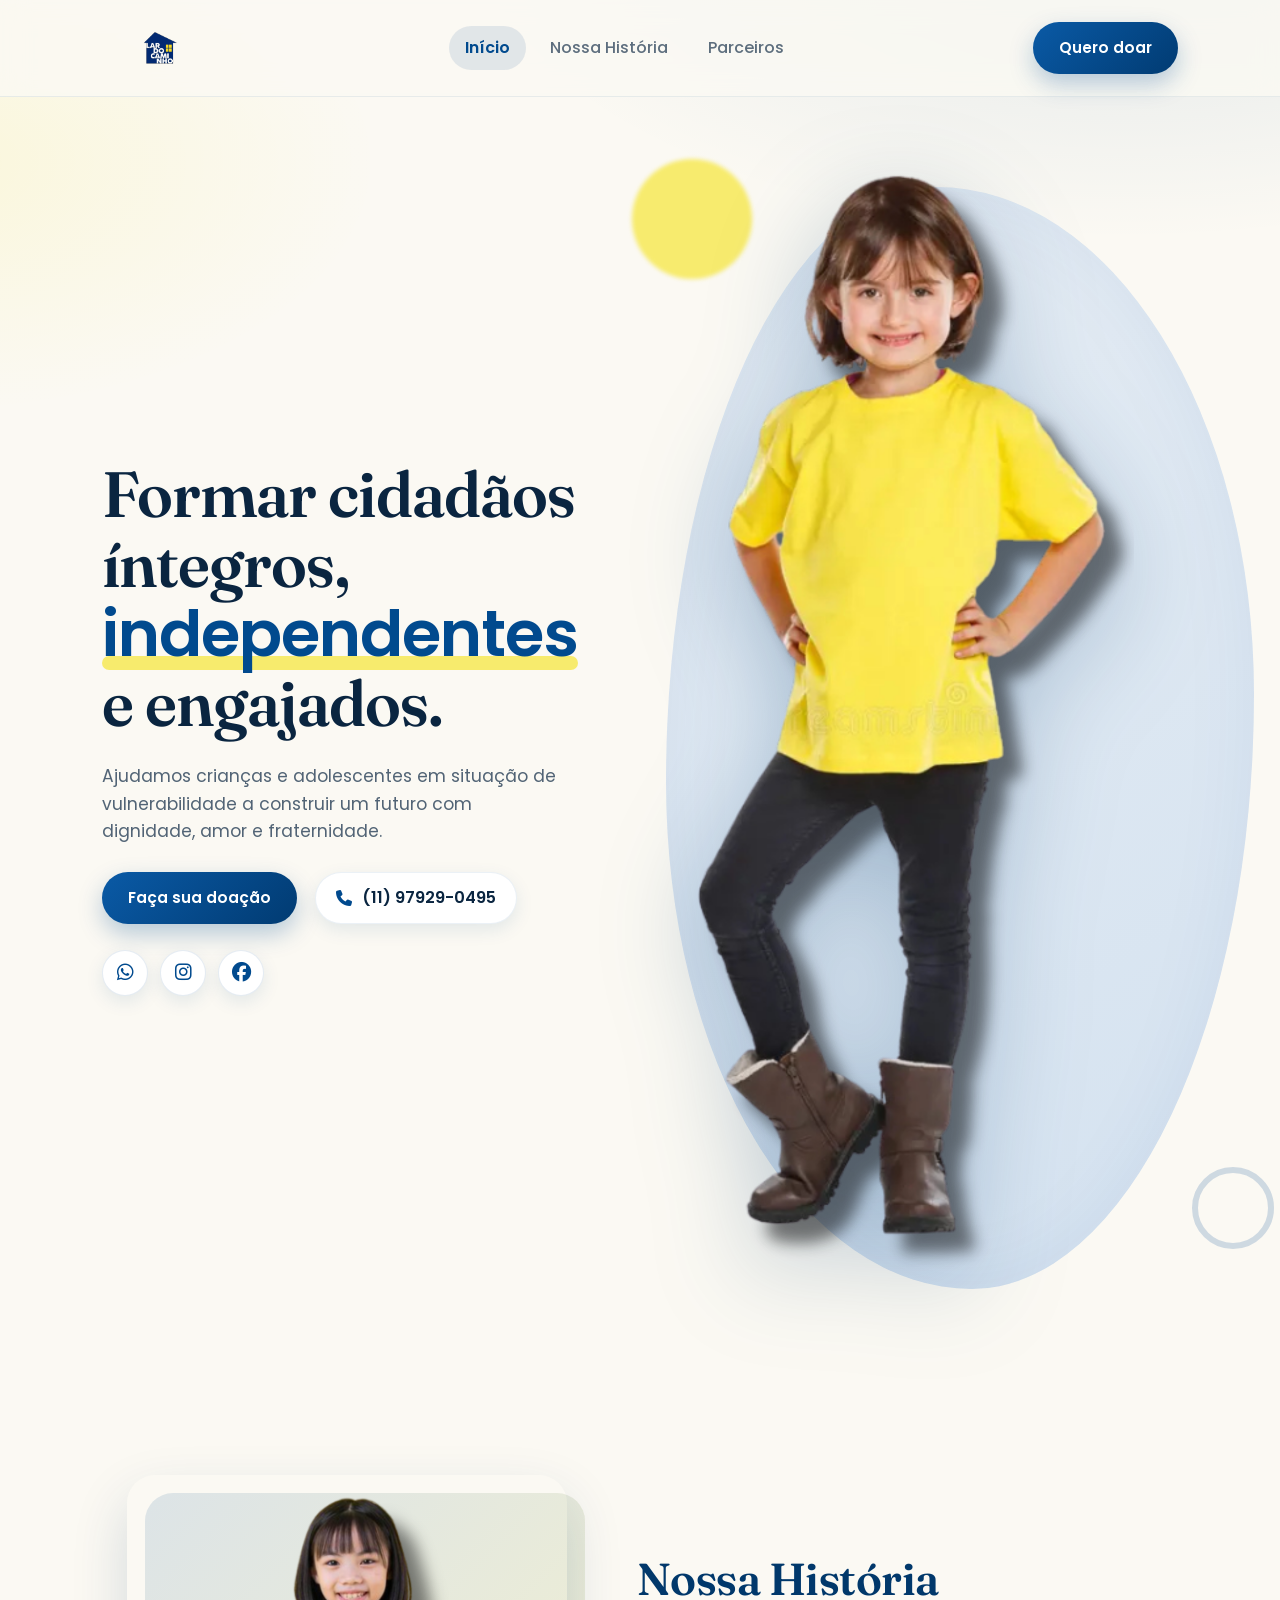
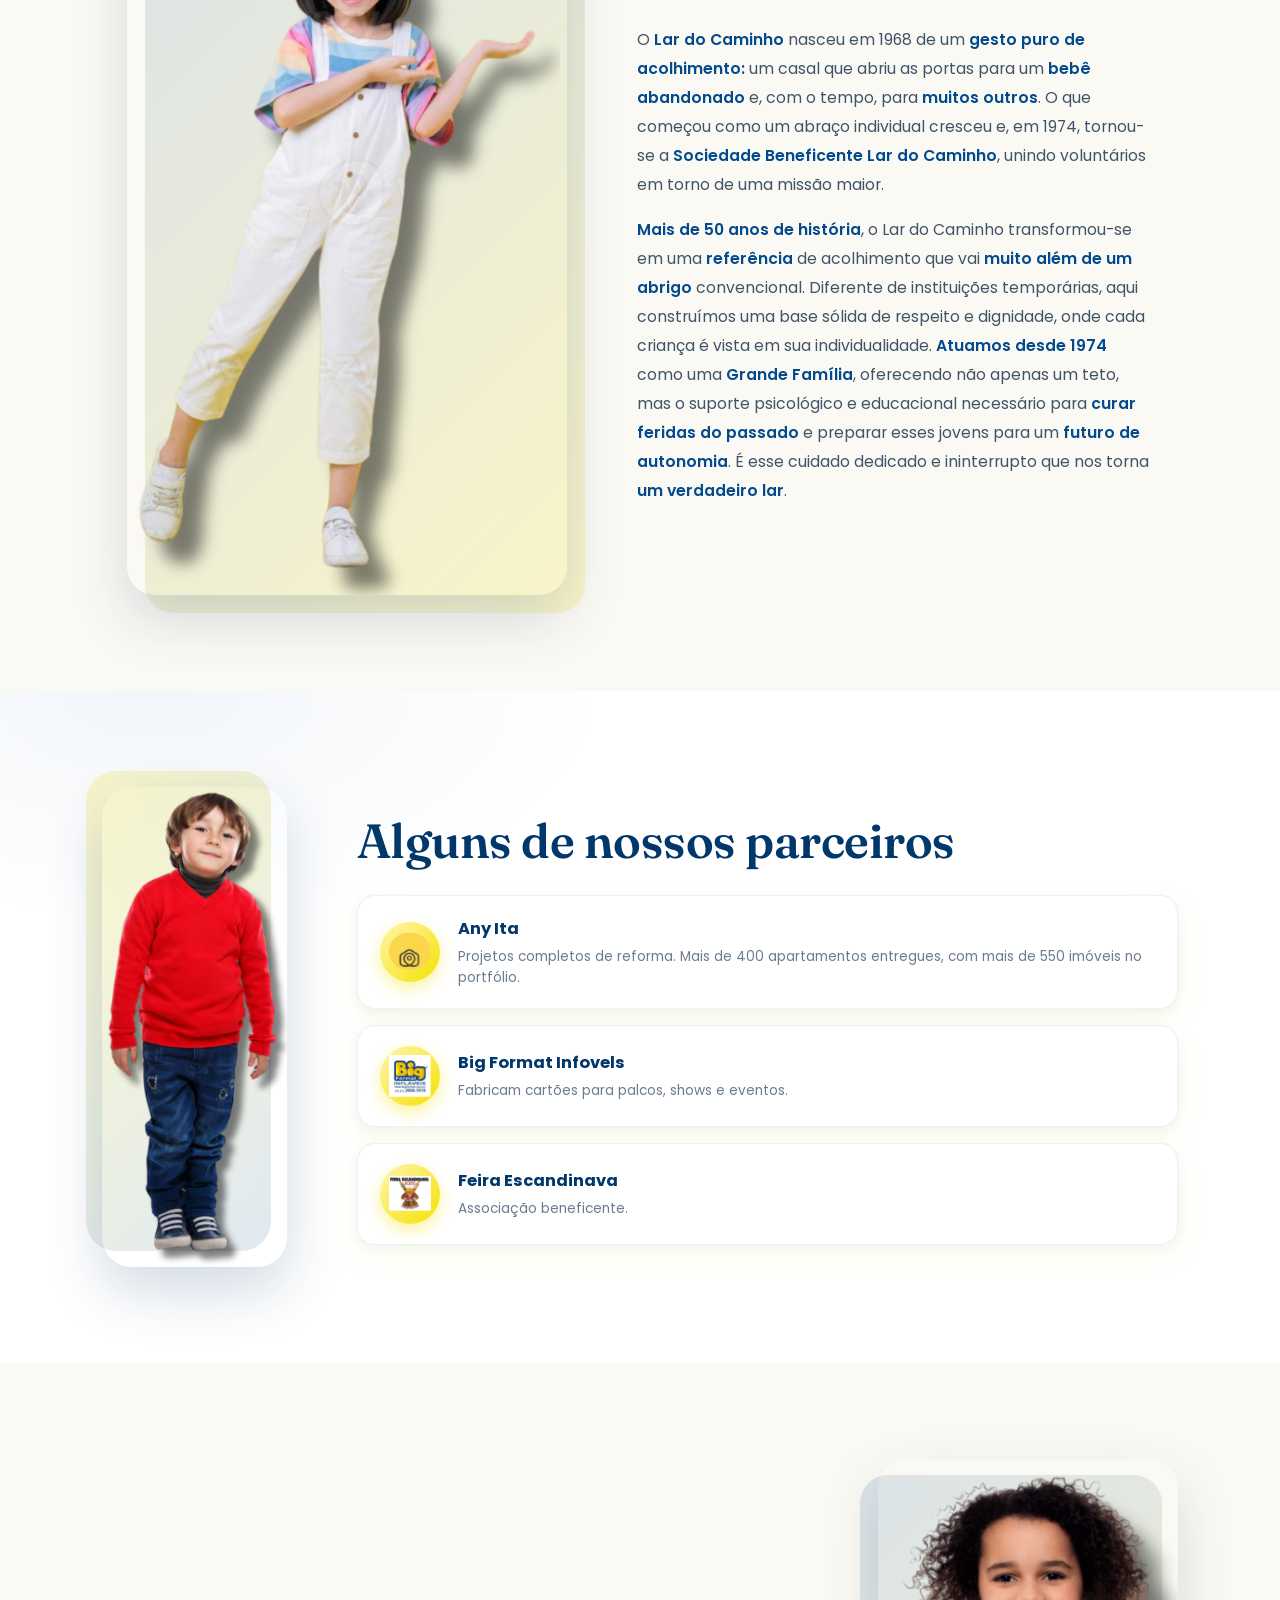
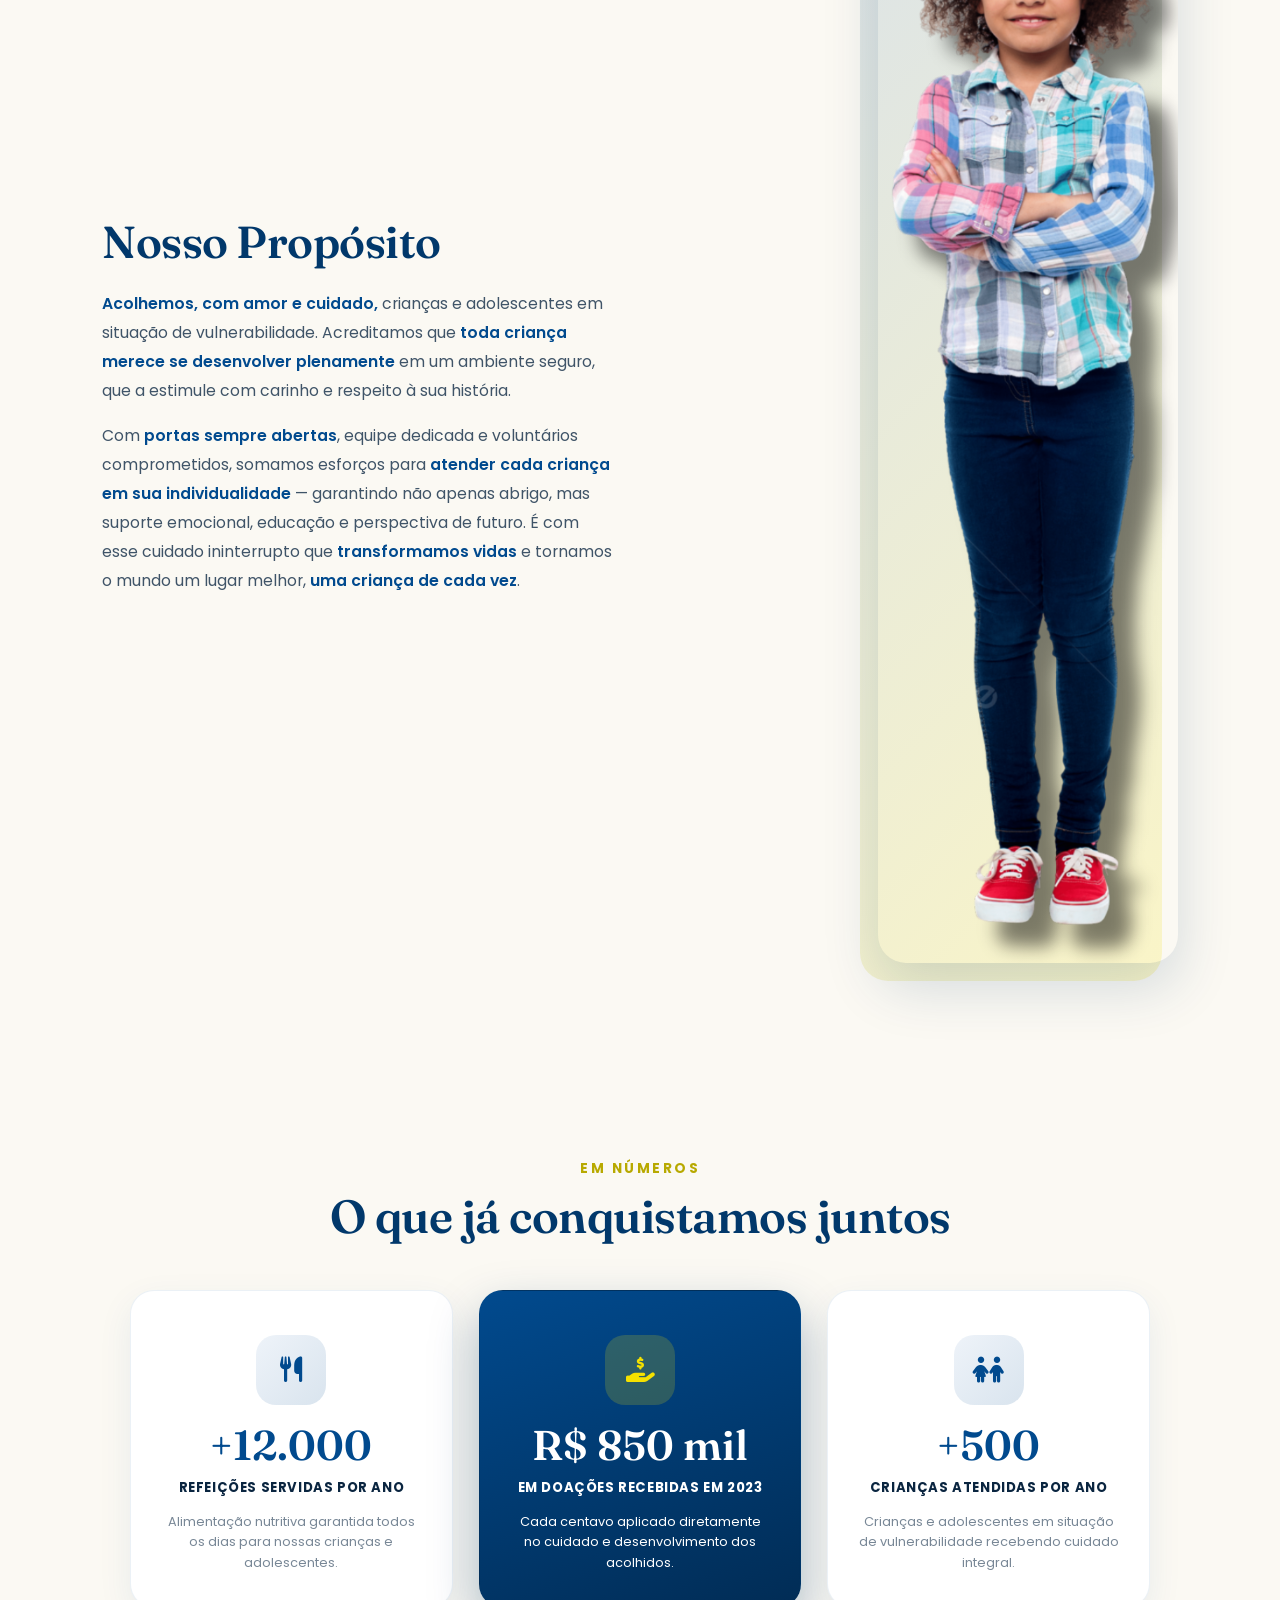
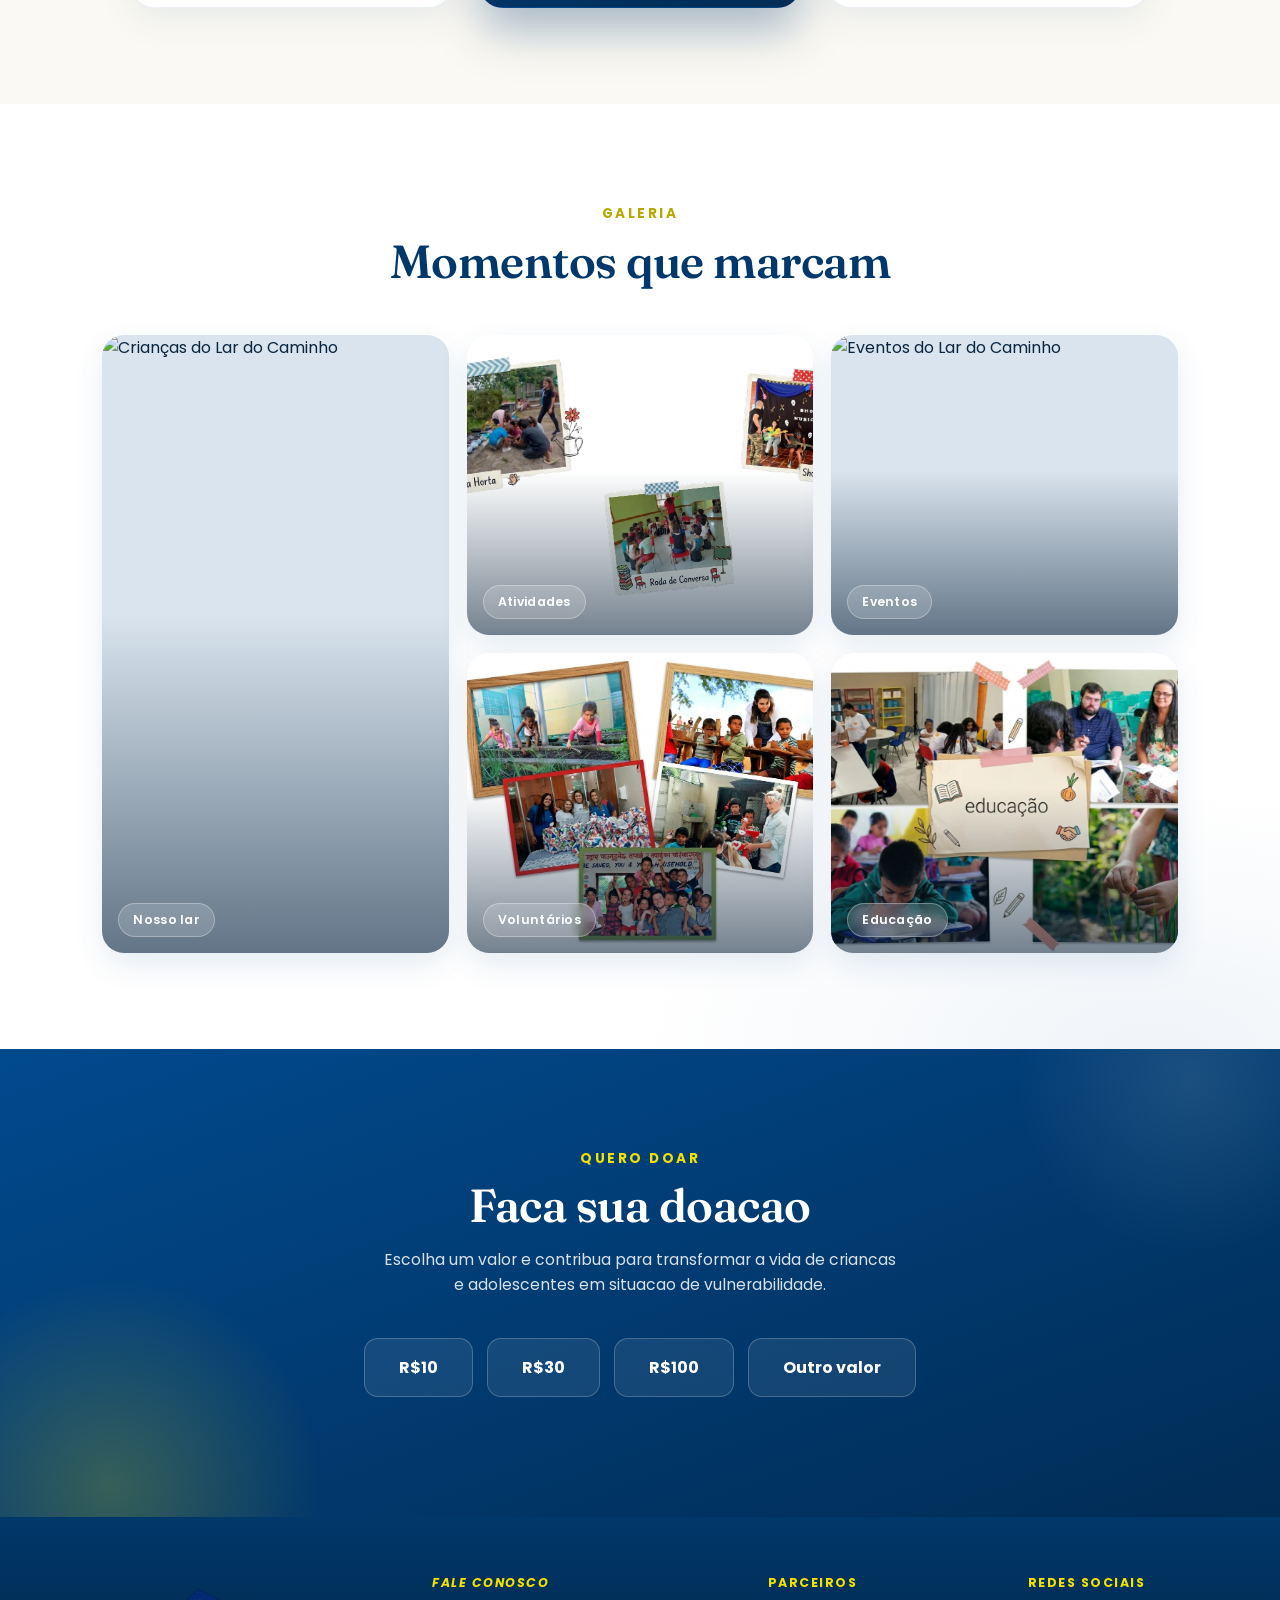
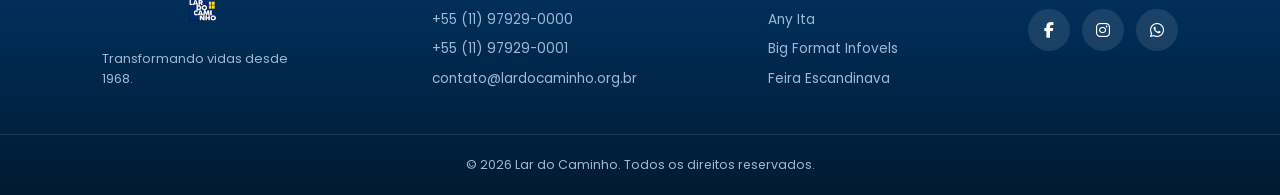
==== commit 99bc2d1c: "qr_pix e svg adiconadas" ====
--- a/index.html
+++ b/index.html
@@ -114,7 +114,7 @@
 
         <section id="parceiros">
             <figure id="parceiros-imagem">
-                <img src="source/assets/images/crianca catarrenta.svg" alt="Criança" />
+                <img src="source/assets/images/4 1.svg" alt="Criança" />
             </figure>
 
             <article id="parceiros-conteudo">
@@ -236,7 +236,7 @@
                     <span class="galeria-label">Voluntários</span>
                 </li>
                 <li class="galeria-item">
-                    <img src="source/assets/images/educacao.svg" alt="Crianças estudando" />
+                    <img src="source/assets/images/educação_lar.svg" alt="Crianças estudando" />
                     <span class="galeria-label">Educação</span>
                 </li>
             </ul>
@@ -264,7 +264,7 @@
                             class="fa-solid fa-xmark"></i></button>
                     <section class="modal-conteudo">
                         <figure class="modal-qr">
-                            <img src="source/assets/images/qr_pix_10.png" alt="QR Code Pix para doacao de R$ 10">
+                            <img src="source/assets/images/pix_de_10.svg" alt="QR Code Pix para doacao de R$ 10">
                             <figcaption>Pix - R$ 10</figcaption>
                         </figure>
                         <article class="modal-texto">
@@ -284,7 +284,7 @@
                             class="fa-solid fa-xmark"></i></button>
                     <section class="modal-conteudo">
                         <figure class="modal-qr">
-                            <img src="source/assets/images/qr_pix_30.png" alt="QR Code Pix para doacao de R$ 30">
+                            <img src="source/assets/images/qr_pix_30.svg" alt="QR Code Pix para doacao de R$ 30">
                             <figcaption>Pix - R$ 30</figcaption>
                         </figure>
                         <article class="modal-texto">
@@ -304,7 +304,7 @@
                             class="fa-solid fa-xmark"></i></button>
                     <section class="modal-conteudo">
                         <figure class="modal-qr">
-                            <img src="source/assets/images/qr_pix_100.png" alt="QR Code Pix para doacao de R$ 100">
+                            <img src="source/assets/images/qr_pix_100.svg" alt="QR Code Pix para doacao de R$ 100">
                             <figcaption>Pix - R$ 100</figcaption>
                         </figure>
                         <article class="modal-texto">
@@ -324,7 +324,7 @@
                             class="fa-solid fa-xmark"></i></button>
                     <section class="modal-conteudo">
                         <figure class="modal-qr">
-                            <img src="source/assets/images/qr_pix_outro.png"
+                            <img src="source/assets/images/qr_pix_outro.svg"
                                 alt="QR Code Pix para doacao de qualquer valor">
                             <figcaption>Pix - qualquer valor</figcaption>
                         </figure>
--- a/source/assets/styles/one.css
+++ b/source/assets/styles/one.css
@@ -1,14 +1,6 @@
-/* ==========================================================================
-   Lar do Caminho — Folha de estilos principal
-   ========================================================================== */
-
 @import url('https://fonts.googleapis.com/css2?family=Fraunces:ital,opsz,wght@0,9..144,400..900;1,9..144,400..700&family=Poppins:wght@300;400;500;600;700;800&display=swap');
 
-/* --------------------------------------------------------------------------
-   Tokens de design (fonte única de verdade)
-   -------------------------------------------------------------------------- */
 :root {
-    /* Tipografia */
     --font-body: 'Poppins', sans-serif;
     --font-display: 'Fraunces', serif;
 
@@ -43,9 +35,6 @@
     --radius-pill: 999px;
 }
 
-/* --------------------------------------------------------------------------
-   Base / reset complementar
-   -------------------------------------------------------------------------- */
 * {
     font-family: var(--font-body);
     margin: 0;
@@ -85,9 +74,6 @@
     display: inline-flex;
 }
 
-/* --------------------------------------------------------------------------
-   Componentes reutilizáveis
-   -------------------------------------------------------------------------- */
 .btn-default {
     border: none;
     display: inline-flex;
@@ -159,7 +145,7 @@
 
 /* --------------------------------------------------------------------------
    Cabeçalho e navegação
-   -------------------------------------------------------------------------- */
+    */
 header {
     width: 100%;
     padding: 16px var(--shell-padding);
@@ -258,9 +244,7 @@
     to { opacity: 1; transform: translateY(0); }
 }
 
-/* --------------------------------------------------------------------------
-   Seção: Início (#home)
-   -------------------------------------------------------------------------- */
+/* Seção: Início (#home) */
 #home {
     display: flex;
     align-items: center;
@@ -434,9 +418,7 @@
     }
 }
 
-/* --------------------------------------------------------------------------
-   Seção: Nossa História (#nossa-historia)
-   -------------------------------------------------------------------------- */
+/* Seção: Nossa História (#nossa-historia) */
 #nossa-historia {
     display: flex;
     align-items: center;
@@ -511,9 +493,6 @@
     }
 }
 
-/* --------------------------------------------------------------------------
-   Seção: Parceiros (#parceiros)
-   -------------------------------------------------------------------------- */
 #parceiros {
     background-color: var(--color-white);
     background-image: radial-gradient(700px 360px at 12% 0%, rgba(1, 74, 142, 0.05), transparent 65%);
@@ -523,7 +502,6 @@
 }
 
 #parceiros-imagem {
-    width: 400px;
     flex-shrink: 0;
     margin: 0;
     position: relative;
@@ -629,9 +607,6 @@
     }
 }
 
-/* --------------------------------------------------------------------------
-   Seção: Nosso Propósito (#nosso-proposito)
-   -------------------------------------------------------------------------- */
 #nosso-proposito {
     display: flex;
     flex-direction: row-reverse;
@@ -708,9 +683,6 @@
     }
 }
 
-/* --------------------------------------------------------------------------
-   Seção: Em números (#dados)
-   -------------------------------------------------------------------------- */
 #dados {
     background: transparent;
     text-align: center;
@@ -812,9 +784,6 @@
     }
 }
 
-/* --------------------------------------------------------------------------
-   Seção: Galeria (#galeria)
-   -------------------------------------------------------------------------- */
 #galeria {
     background-color: var(--color-white);
     background-image: radial-gradient(800px 400px at 90% 100%, rgba(1, 74, 142, 0.06), transparent 65%);
@@ -905,9 +874,6 @@
     }
 }
 
-/* --------------------------------------------------------------------------
-   Seção: Quero Doar (#doacao)
-   -------------------------------------------------------------------------- */
 #doacao {
     position: relative;
     background-image: linear-gradient(160deg, var(--color-blue) 0%, var(--color-blue-800) 100%);
@@ -1016,9 +982,6 @@
     box-shadow: 0 20px 40px rgba(245, 225, 0, 0.5);
 }
 
-/* --------------------------------------------------------------------------
-   Rodapé
-   -------------------------------------------------------------------------- */
 footer {
     background-image: linear-gradient(180deg, var(--color-blue-700) 0%, var(--color-blue-900) 100%);
 }
@@ -1028,7 +991,7 @@
     justify-content: space-between;
     align-items: flex-start;
     padding: 56px var(--shell-padding) 36px;
-    flex-wrap: wrap;
+    flex-wrap: nowrap;
     gap: 40px;
 }
 
@@ -1049,6 +1012,10 @@
     color: var(--color-slate);
     max-width: 200px;
     line-height: 1.6;
+}
+
+.footer-col {
+    padding: 0;
 }
 
 .footer-col h4 {
@@ -1117,9 +1084,6 @@
     }
 }
 
-/* --------------------------------------------------------------------------
-   Modais de doação
-   -------------------------------------------------------------------------- */
 .modal-overlay {
     position: fixed;
     inset: 0;
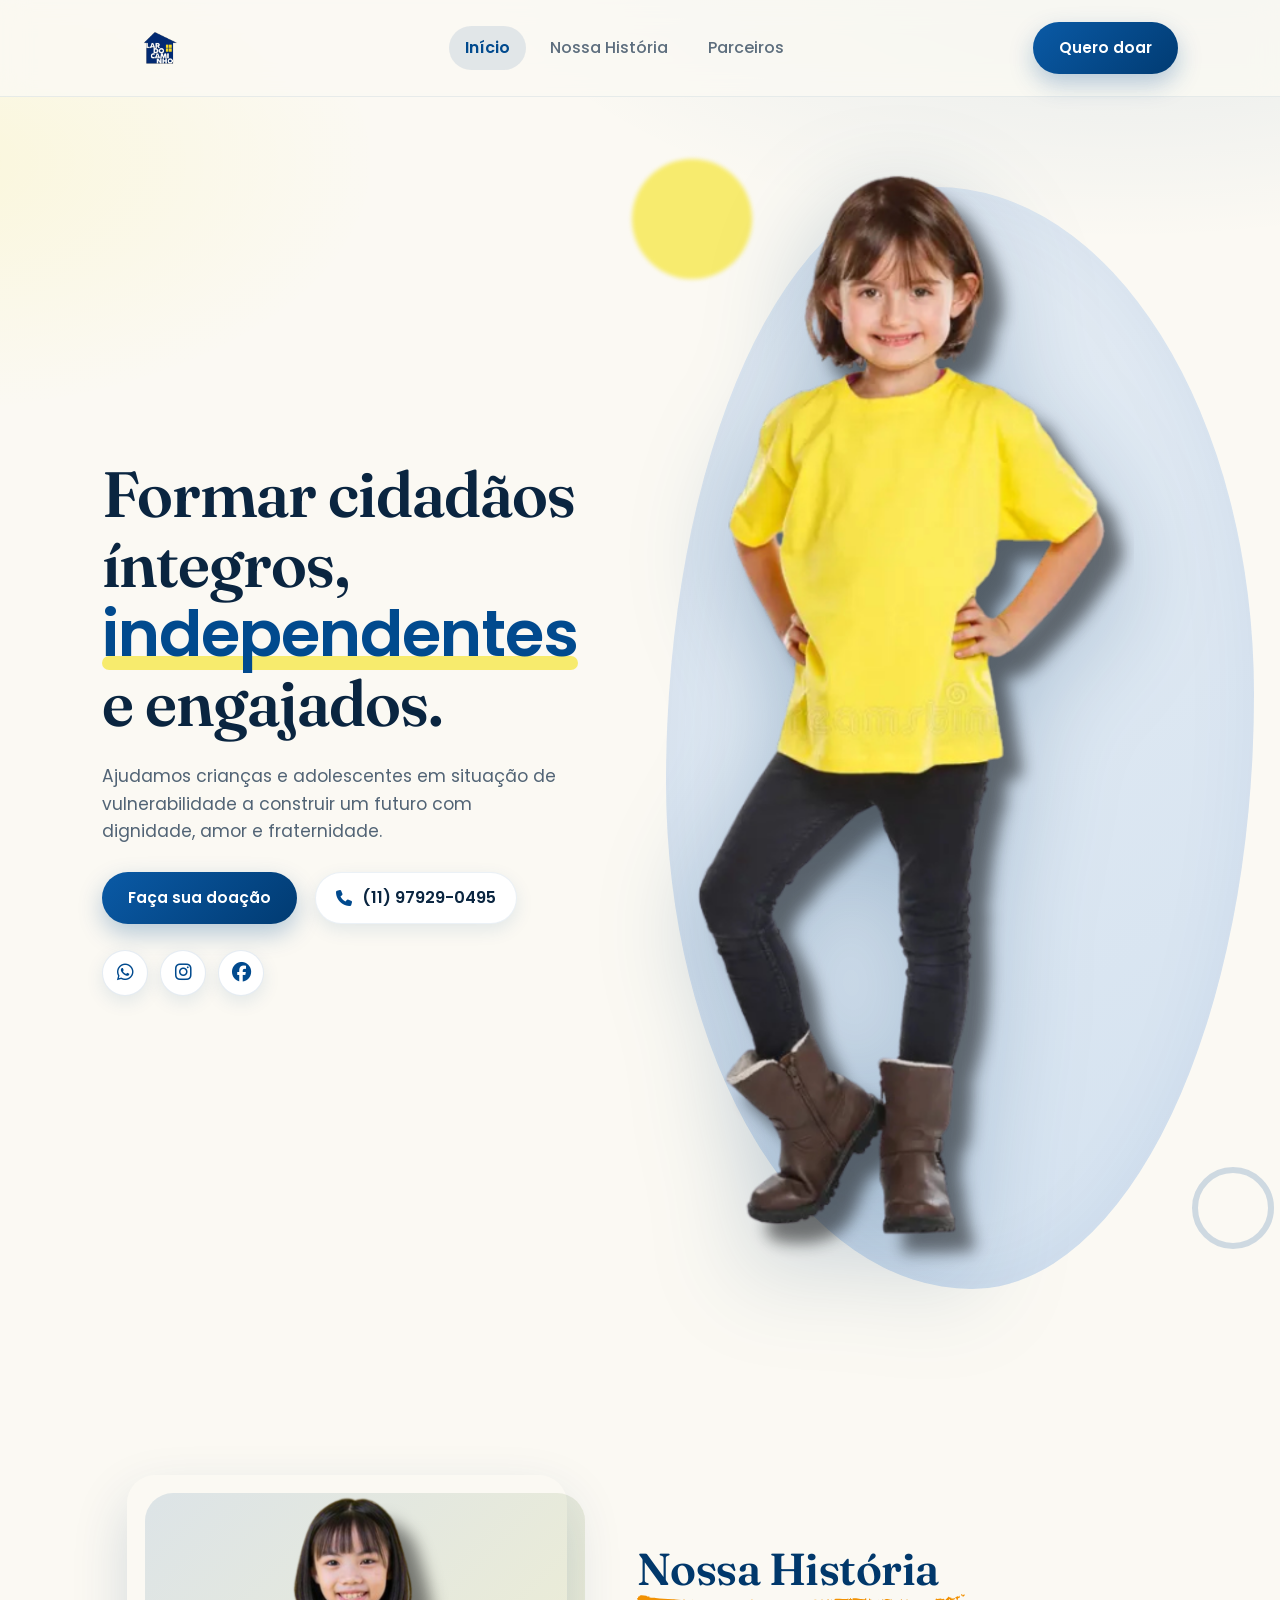
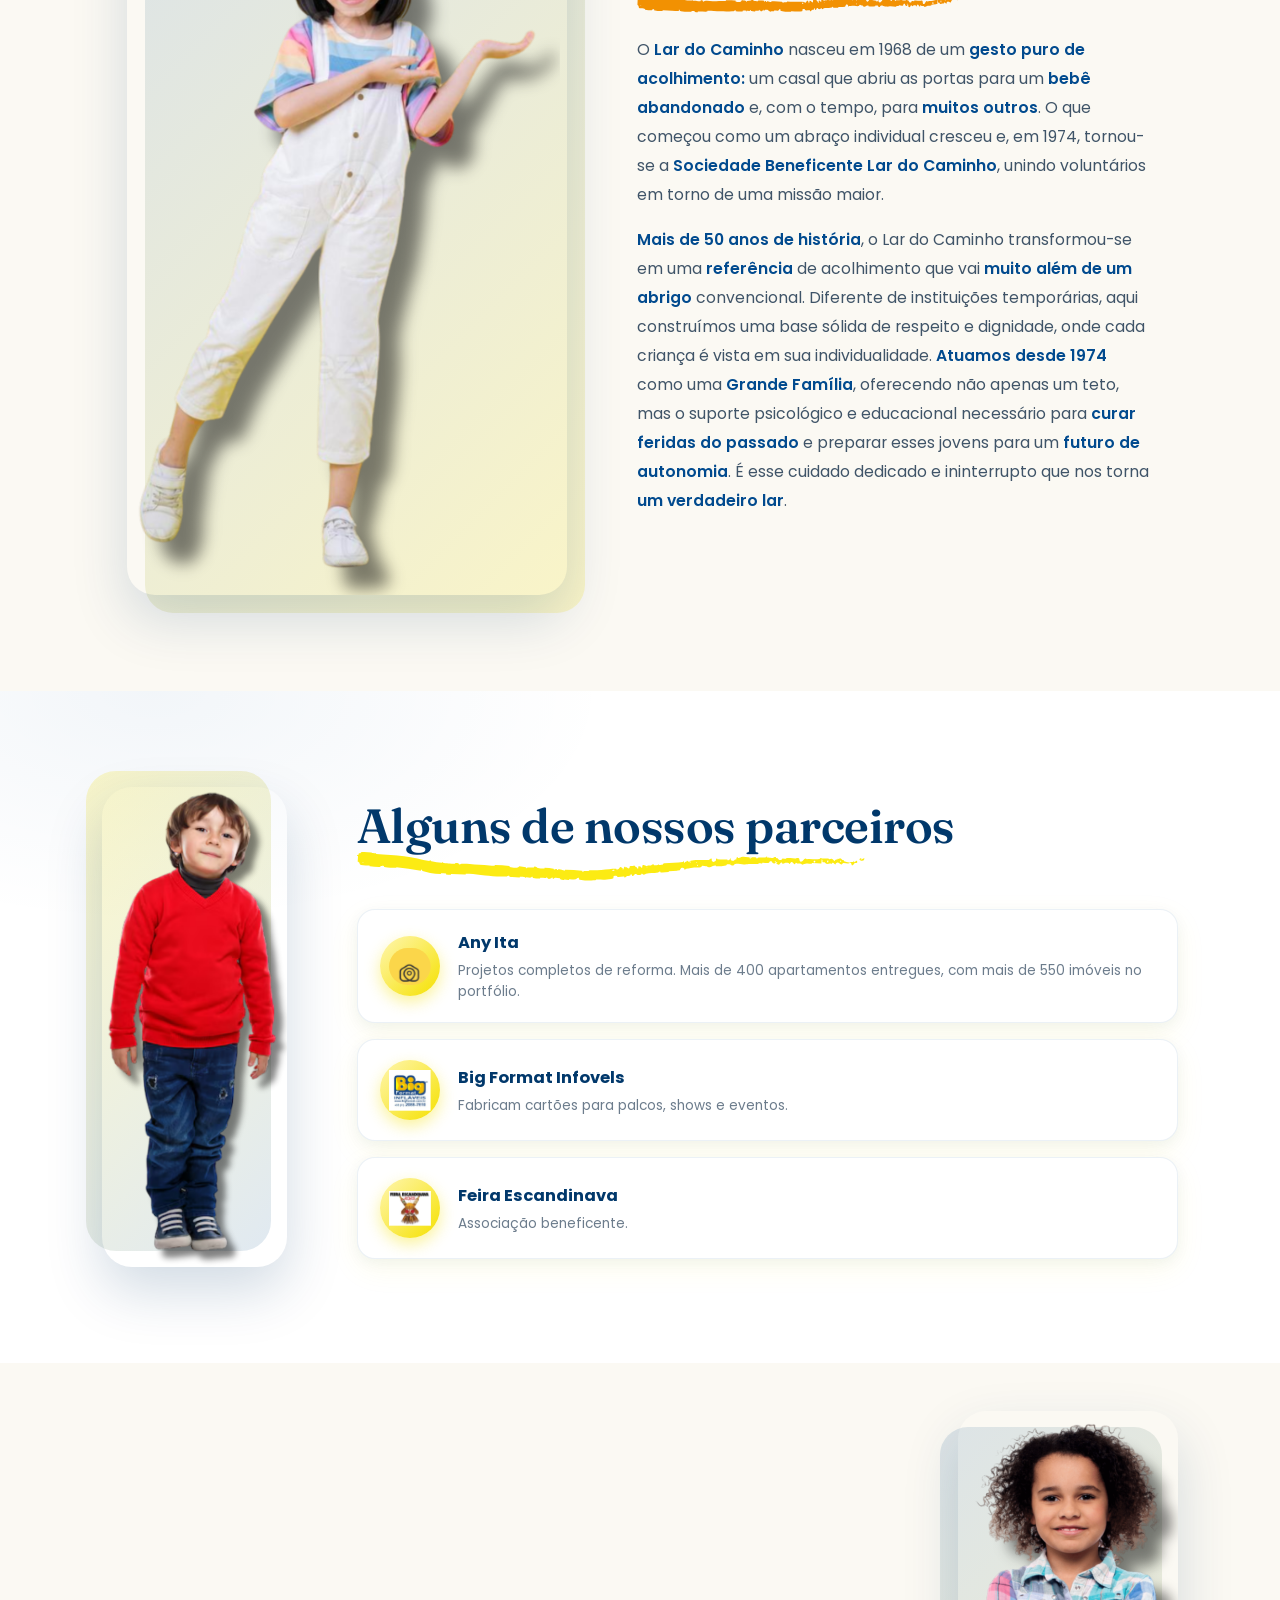
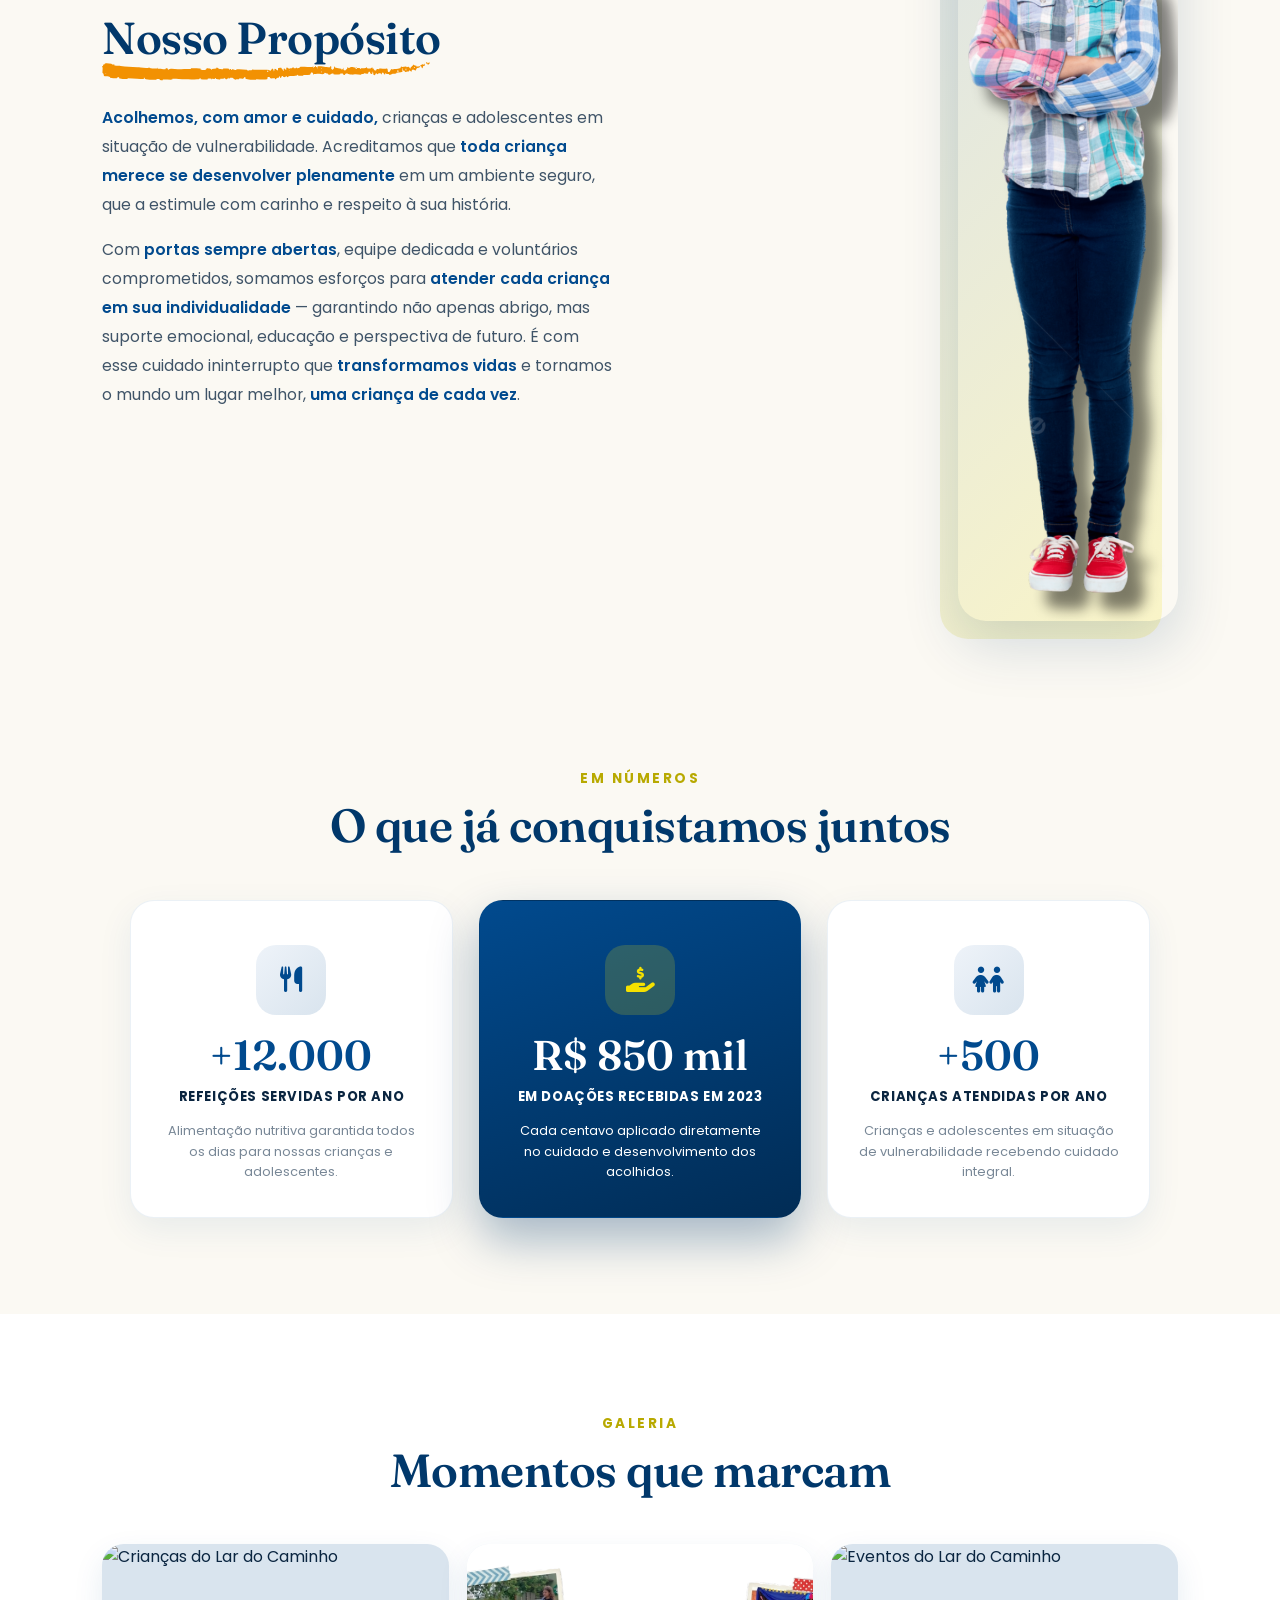
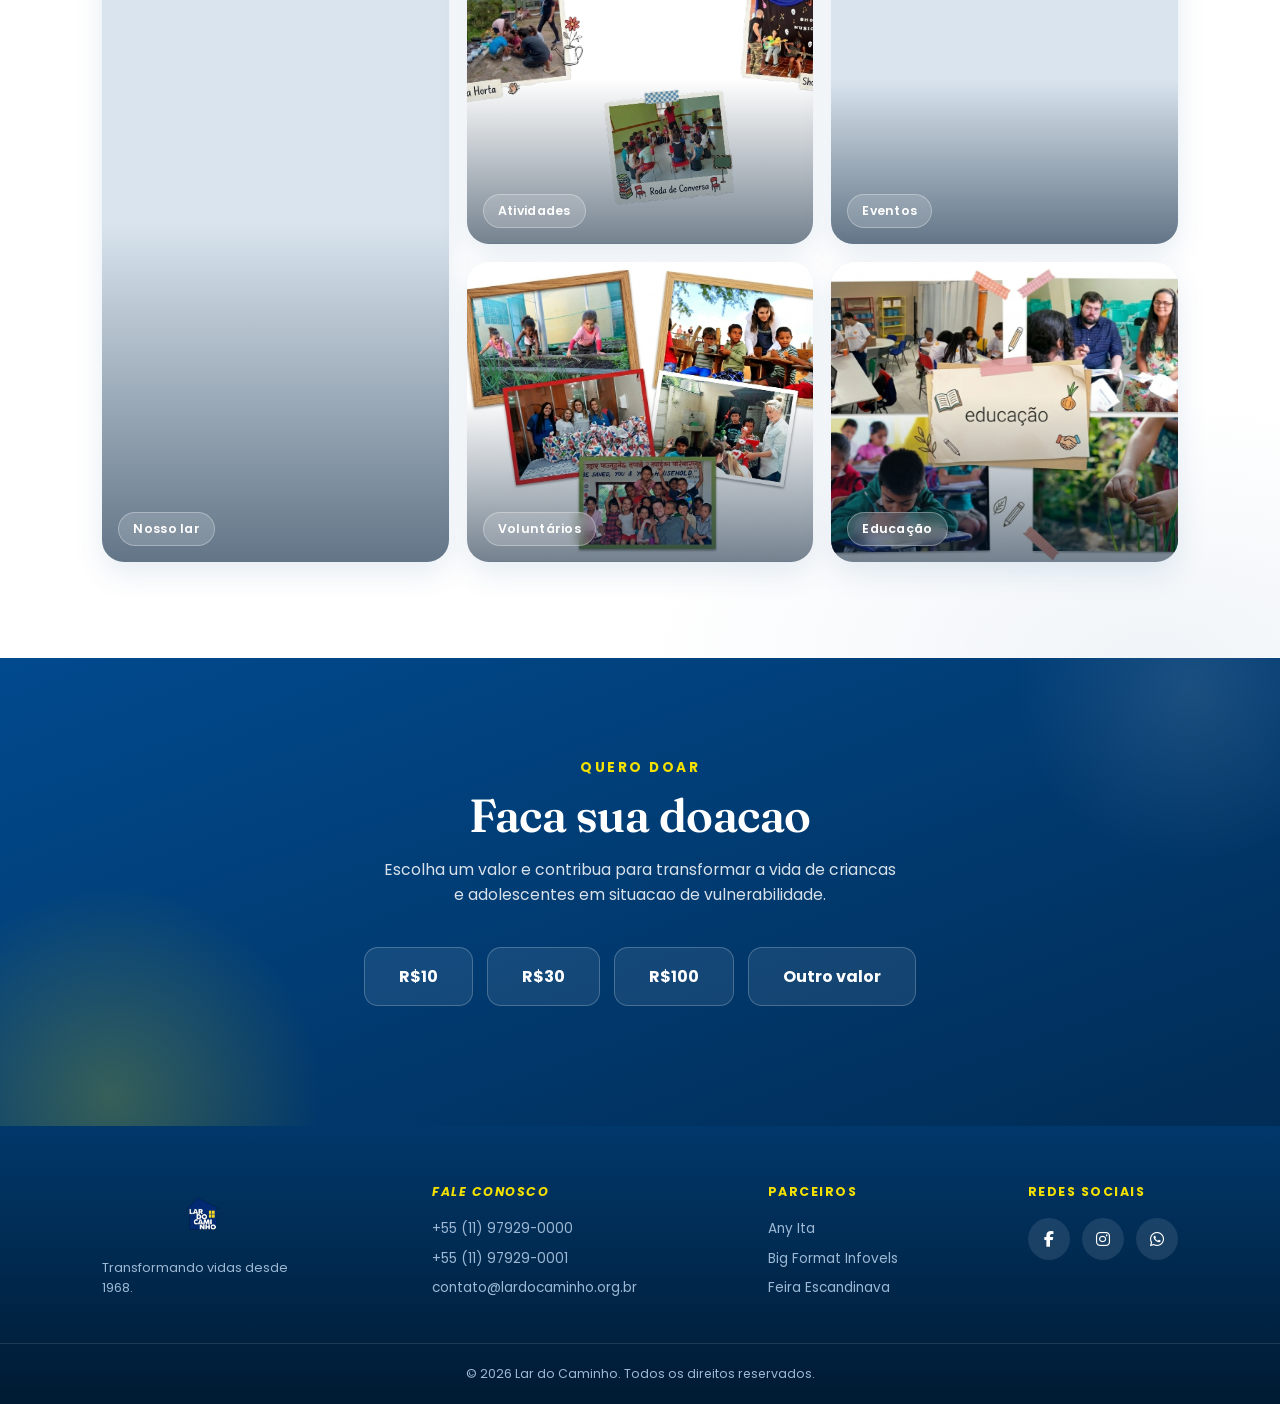
==== commit 0a951b13: "cabo" ====
--- a/index.html
+++ b/index.html
@@ -91,7 +91,9 @@
             </figure>
 
             <article id="historia-texto">
-                <h2>Nossa História</h2>
+                <h2>Nossa História
+                    <img src="source/assets/images/rabisco1.svg" alt="rabisco de texto">
+                </h2>
                 <p>
                     O <strong>Lar do Caminho</strong> nasceu em 1968 de um <strong>gesto puro de acolhimento:</strong>
                     um casal que abriu as portas para um <strong>bebê abandonado</strong> e, com o tempo, para
@@ -118,7 +120,9 @@
             </figure>
 
             <article id="parceiros-conteudo">
-                <h2>Alguns de nossos parceiros</h2>
+                <h2>Alguns de nossos parceiros
+                    <img src="source/assets/images/rabisco3.svg" alt="rabisco de texto">
+                </h2>
 
                 <ul class="lista-parceiros">
                     <li class="parceiro-item">
@@ -161,7 +165,9 @@
             </figure>
 
             <article id="proposito-texto">
-                <h2>Nosso Propósito</h2>
+                <h2>Nosso Propósito
+                    <img src="source/assets/images/rabisco1.svg" alt="rabisco de texto">
+                </h2>
                 <p>
                     <strong>Acolhemos, com amor e cuidado,</strong> crianças e adolescentes em situação de
                     vulnerabilidade. Acreditamos que <strong>toda criança merece se desenvolver plenamente</strong> em
@@ -179,7 +185,8 @@
 
         <section id="dados">
             <h2 class="section-title">Em números</h2>
-            <h3 class="section-subtitle">O que já conquistamos juntos</h3>
+            <h3 class="section-subtitle">O que já conquistamos juntos
+            </h3>
 
             <ul id="dados-grid">
                 <li class="dado-card">
@@ -216,7 +223,8 @@
 
         <section id="galeria">
             <h2 class="section-title">Galeria</h2>
-            <h3 class="section-subtitle">Momentos que marcam</h3>
+            <h3 class="section-subtitle">Momentos que marcam
+            </h3>
 
             <ul id="galeria-grid">
                 <li class="galeria-item galeria-destaque">
--- a/source/assets/styles/one.css
+++ b/source/assets/styles/one.css
@@ -614,10 +614,11 @@
     justify-content: center;
     gap: 70px;
     background: transparent;
+    padding: 48px var(--shell-padding);
 }
 
 #proposito-imagem {
-    width: 300px;
+    width: 220px;
     flex-shrink: 0;
     margin: 0;
     position: relative;
